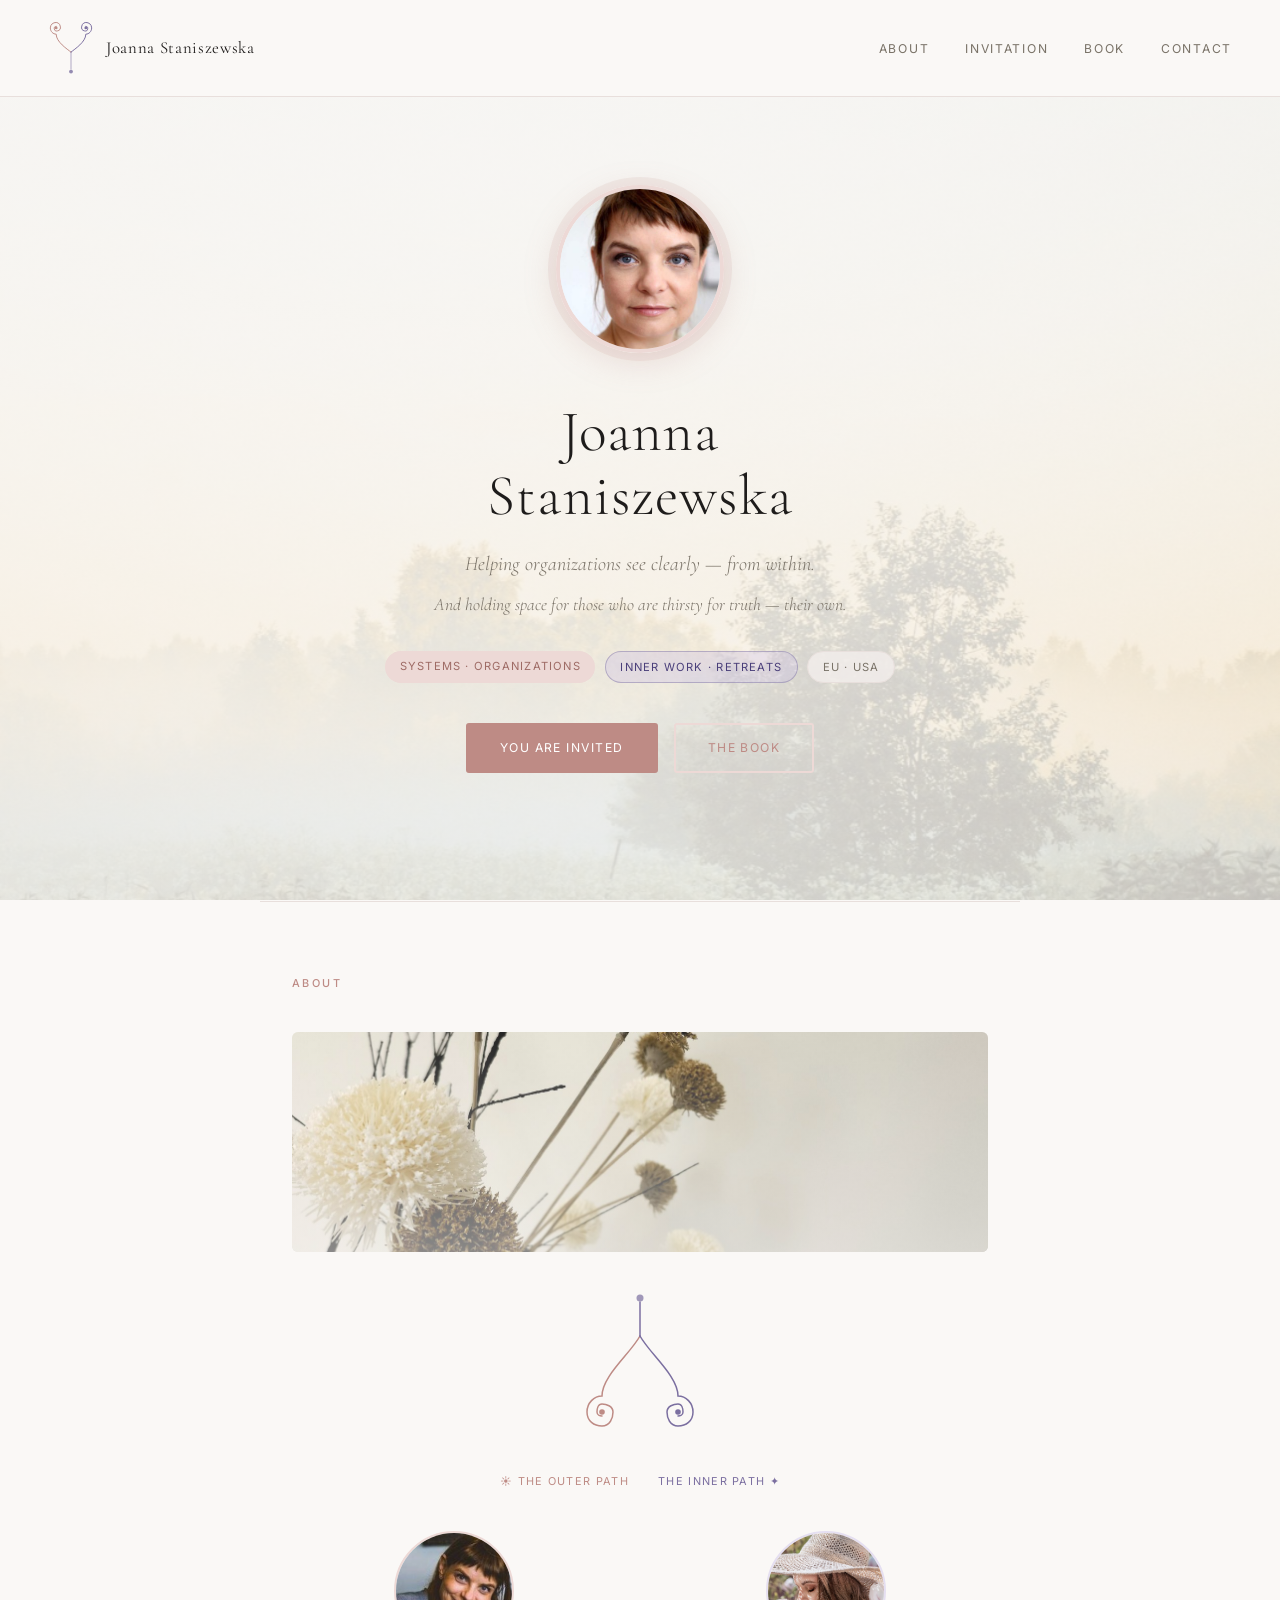
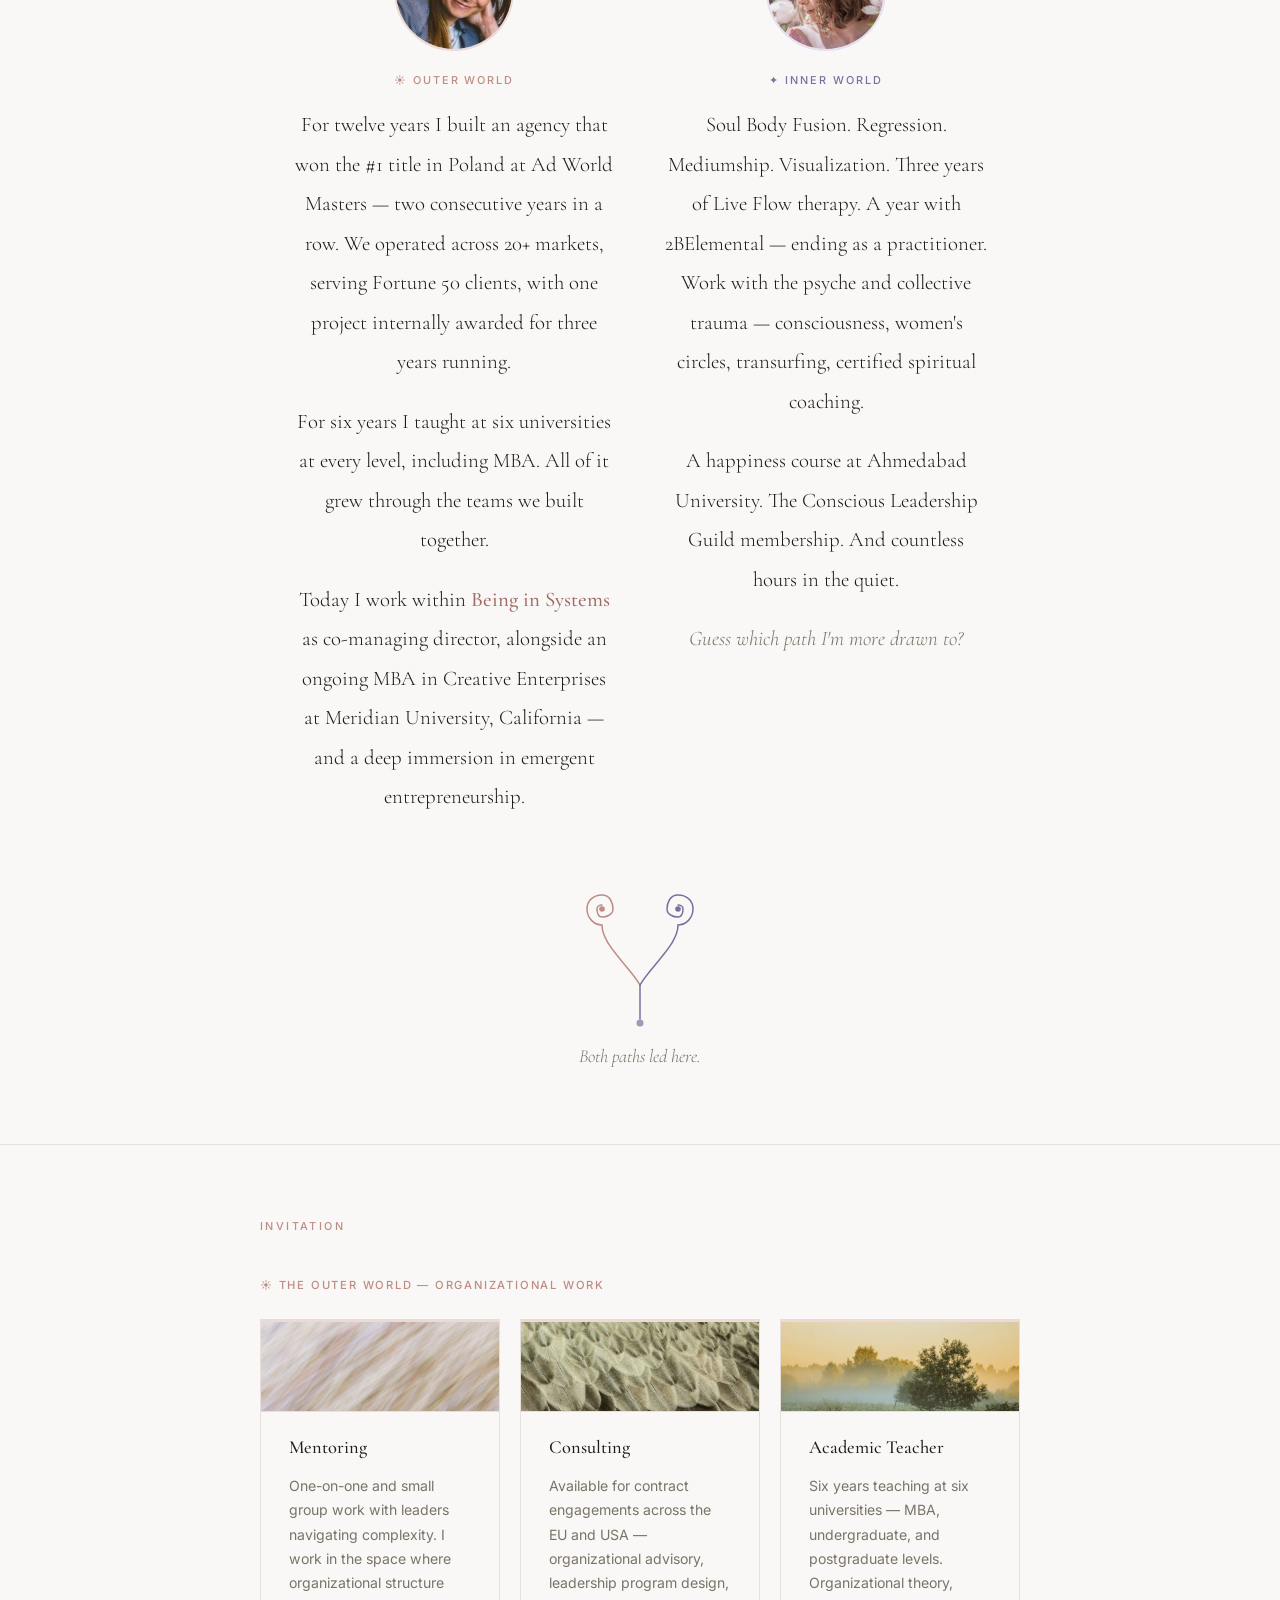
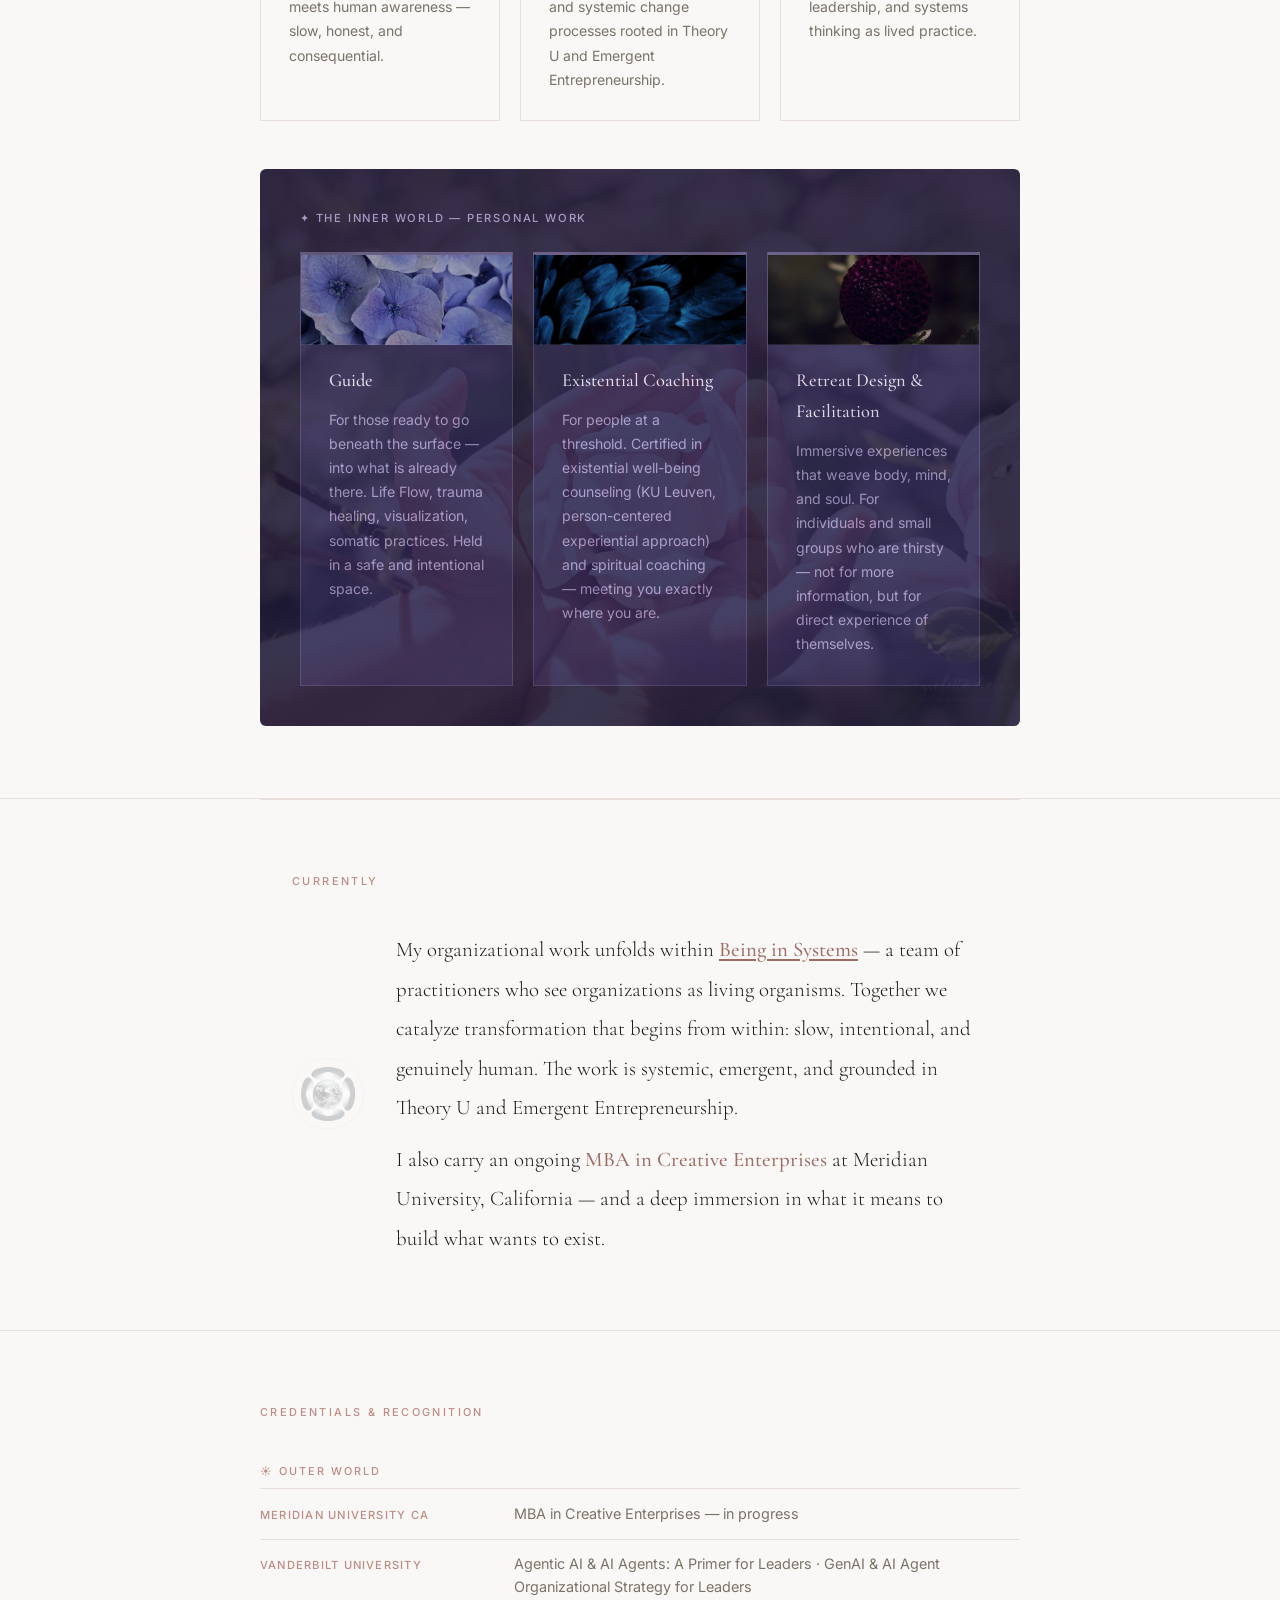
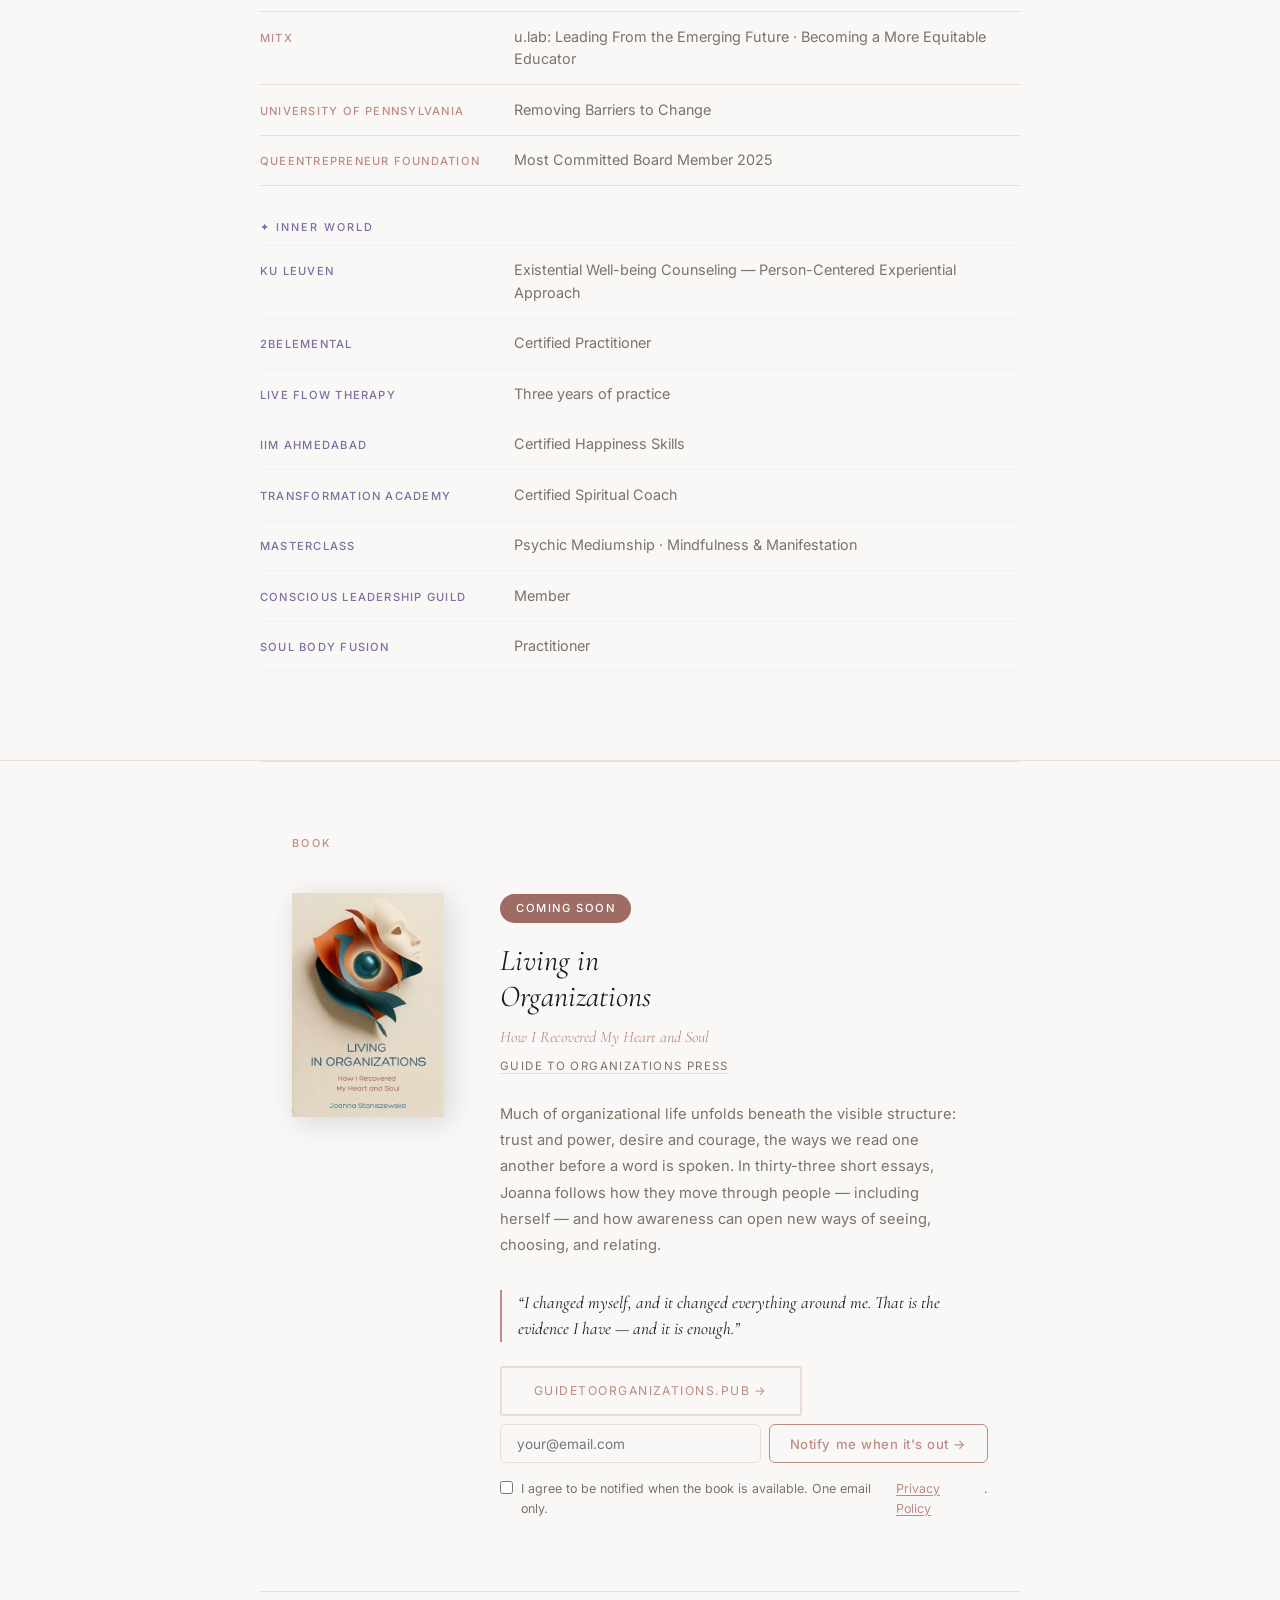
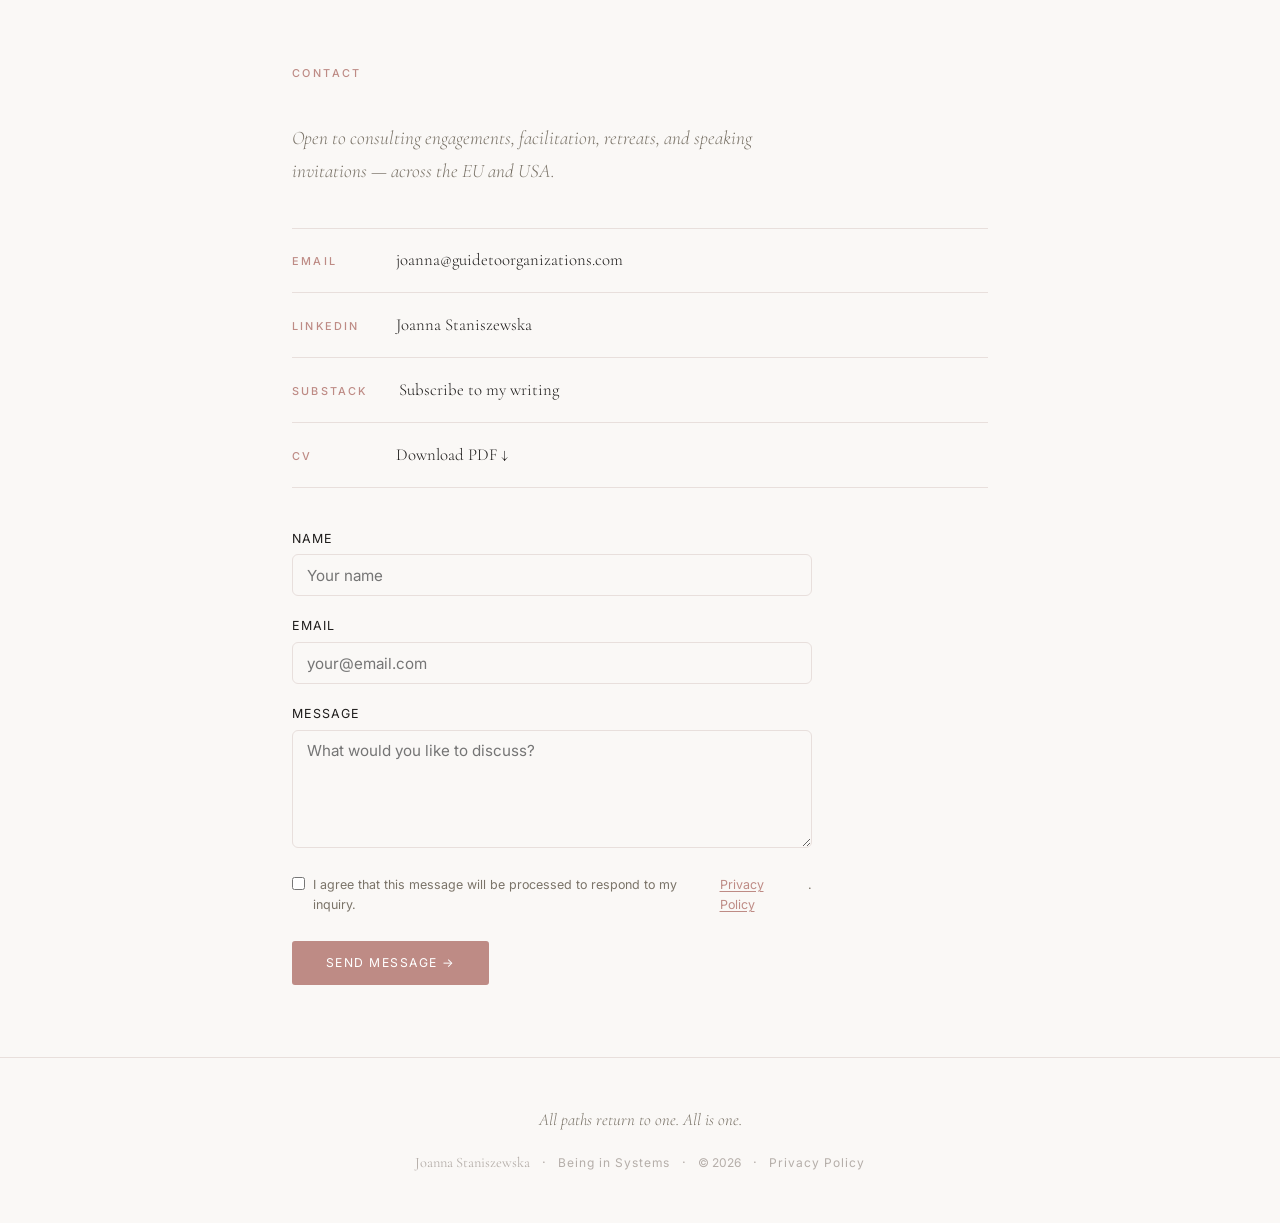
==== index.html @ 924b937a "Reuse back-cover copy: new blurb + pull quote in book section Replace generic book description with " ====
<!DOCTYPE html>
<html lang="en">
<head>
  <meta charset="UTF-8" />
  <meta name="viewport" content="width=device-width, initial-scale=1.0" />
  <meta name="description" content="Joanna Staniszewska — facilitator, systems thinker, and author. Helping organizations see clearly — from within. Available across the EU and USA." />
  <meta property="og:title" content="Joanna Staniszewska" />
  <meta property="og:description" content="Facilitator · Systems Thinker · Author · Being in Systems" />
  <meta property="og:type" content="website" />
  <meta property="og:url" content="https://jstaniszewska-101.github.io/" />
  <meta property="og:image" content="https://jstaniszewska-101.github.io/Joanna_Staniszewska_400x400.jpeg" />
  <meta property="og:image:width" content="400" />
  <meta property="og:image:height" content="400" />
  <meta name="twitter:card" content="summary" />
  <meta name="twitter:title" content="Joanna Staniszewska" />
  <meta name="twitter:description" content="Facilitator · Systems Thinker · Author · Being in Systems" />
  <meta name="twitter:image" content="https://jstaniszewska-101.github.io/Joanna_Staniszewska_400x400.jpeg" />

  <link rel="icon" type="image/svg+xml" href="favicon.svg" />
  <link rel="apple-touch-icon" href="Joanna_Staniszewska_400x400.jpeg" />
  <title>Joanna Staniszewska</title>

  <!--
    Typography: two families only.
    Cormorant Garamond — serif, for headings and flowing prose
    Inter — sans-serif, for labels, captions, navigation
  -->
  <link rel="preconnect" href="https://fonts.googleapis.com" />
  <link rel="preconnect" href="https://fonts.gstatic.com" crossorigin />
  <link href="https://fonts.googleapis.com/css2?family=Cormorant+Garamond:ital,wght@0,300;0,400;0,500;1,300;1,400;1,500&family=Inter:wght@300;400;500&display=swap" rel="stylesheet" />
  <link rel="stylesheet" href="style.css" />
</head>
<body>

  <!-- ——— Navigation ——— -->
  <nav>
    <a href="#" class="nav-brand">
      <svg width="46" height="56" viewBox="41 56 118 143" fill="none" xmlns="http://www.w3.org/2000/svg" aria-hidden="true">
        <circle cx="62" cy="76" r="3.5" fill="#BE8B85"/>
        <path d="M 62 72 C 60 72, 57 73, 57 76 C 57 79, 58 84, 62 84 C 66 84, 73 82, 73 76 C 73 70, 70 62, 62 62 C 54 62, 47 67, 47 76 C 47 85, 54 92, 62 92 C 62 112, 90 130, 100 138" stroke="#BE8B85" stroke-width="2.5" stroke-linecap="round" fill="none"/>
        <circle cx="138" cy="76" r="3.5" fill="#7b6fa0"/>
        <path d="M 138 72 C 140 72, 143 73, 143 76 C 143 79, 142 84, 138 84 C 134 84, 127 82, 127 76 C 127 70, 130 62, 138 62 C 146 62, 153 67, 153 76 C 153 85, 146 92, 138 92 C 138 112, 110 130, 100 138" stroke="#7b6fa0" stroke-width="2.5" stroke-linecap="round" fill="none"/>
        <path d="M 100 138 L 100 182" stroke="#7b6fa0" stroke-width="1.5" stroke-linecap="round"/>
        <circle cx="100" cy="188" r="5" fill="#7b6fa0" opacity="0.8"/>
      </svg>
      <span class="nav-name">Joanna Staniszewska</span>
    </a>
    <ul class="nav-links">
      <li><a href="#about">About</a></li>
      <li><a href="#invitation">Invitation</a></li>
      <li><a href="#book">Book</a></li>
      <li><a href="#contact">Contact</a></li>
    </ul>
  </nav>

  <!-- ——— Hero ——— -->
  <section class="hero">

    <div class="hero-center-photo-wrap">
      <img src="Joanna_Staniszewska_400x400.jpeg"
           alt="Joanna Staniszewska"
           class="hero-center-photo" />
    </div>

    <h1>Joanna<br>Staniszewska</h1>

    <p class="tagline">
      Helping organizations see clearly — from within.
    </p>
    <p class="tagline-inner">
      And holding space for those who are thirsty for truth — their own.
    </p>

    <div class="hero-badges">
      <span class="badge badge--day">Systems · Organizations</span>
      <span class="badge badge--night">Inner Work · Retreats</span>
      <span class="badge">EU · USA</span>
    </div>

    <div class="hero-cta">
      <a href="#invitation" class="btn btn-primary">You are invited</a>
      <a href="#book" class="btn btn-outline">The Book</a>
    </div>


  </section>

  <!-- ——— About: Two Paths ——— -->
  <section class="section" id="about">
    <span class="section-label">About</span>

    <!-- Two paths atmospheric photo -->
    <div class="about-wide-photo" aria-hidden="true">
      <img src="about_wide.jpg" alt="" class="about-wide-img" />
      <div class="about-wide-overlay"></div>
    </div>

    <!-- Fork visual — same muted spirals as the merge-visual below, flipped upside down.
         One stem at the top divides into two paths. -->
    <div class="fork-visual">
      <svg viewBox="0 0 200 172" fill="none" xmlns="http://www.w3.org/2000/svg" aria-hidden="true">
        <!-- scale(1,-1) translate(0,-172) = vertical flip of the merge-visual.
             End dot (100,166)→(100,6) becomes the top stem.
             Junction (100,128) flips up; spirals (y 38–68) drop below. -->
        <g transform="scale(1,-1) translate(0,-172)">
          <circle cx="62" cy="52" r="2.8" fill="#BE8B85"/>
          <path d="M 62 48
                   C 60 48, 57 49, 57 52
                   C 57 55, 58 60, 62 60
                   C 66 60, 73 58, 73 52
                   C 73 46, 70 38, 62 38
                   C 54 38, 47 43, 47 52
                   C 47 61, 54 68, 62 68
                   C 62 88, 90 110, 100 128"
                stroke="#BE8B85" stroke-width="1.5" stroke-linecap="round" fill="none"/>
          <circle cx="138" cy="52" r="2.8" fill="#7b6fa0"/>
          <path d="M 138 48
                   C 140 48, 143 49, 143 52
                   C 143 55, 142 60, 138 60
                   C 134 60, 127 58, 127 52
                   C 127 46, 130 38, 138 38
                   C 146 38, 153 43, 153 52
                   C 153 61, 146 68, 138 68
                   C 138 88, 110 110, 100 128"
                stroke="#7b6fa0" stroke-width="1.5" stroke-linecap="round" fill="none"/>
          <path d="M100 128 L100 162" stroke="#7b6fa0" stroke-width="1.5" stroke-linecap="round"/>
          <circle cx="100" cy="166" r="3.5" fill="#7b6fa0" opacity="0.7"/>
        </g>
      </svg>
      <p class="fork-label">
        <span class="fork-label--day">☀ the outer path</span>
        <span class="fork-label--night">the inner path ✦</span>
      </p>
    </div>

    <!-- Two paths -->
    <div class="paths-grid">

      <div class="path path--day">
        <div class="path-photo-wrap">
          <img src="Joanna_business.jpeg"
               alt="Joanna — the outer world"
               class="path-photo" />
        </div>
        <p class="path-label-small">☀ outer world</p>
        <p class="about-text">
          For twelve years I built an agency that won the&nbsp;#1 title in Poland
          at Ad World Masters — two consecutive years in a row. We operated
          across 20+ markets, serving Fortune&nbsp;50 clients, with one
          project internally awarded for three years running.
        </p>
        <p class="about-text">
          For six years I taught at six universities at every level,
          including MBA. All of it grew through the teams we built together.
        </p>
        <p class="about-text">
          Today I work within <strong>Being in Systems</strong> as
          co-managing director, alongside an ongoing MBA in Creative Enterprises
          at Meridian University, California — and a deep immersion
          in emergent entrepreneurship.
        </p>
      </div>

      <div class="path path--night">
        <div class="path-photo-wrap">
          <img src="Joanna_spirit.jpeg"
               alt="Joanna — the inner world"
               class="path-photo" />
        </div>
        <p class="path-label-small">✦ inner world</p>
        <p class="about-text">
          Soul Body Fusion. Regression. Mediumship. Visualization. Three years of
          Live Flow therapy. A year with 2BElemental — ending as a practitioner.
          Work with the psyche and collective trauma — consciousness, women's
          circles, transurfing, certified spiritual coaching.
        </p>
        <p class="about-text">
          A happiness course at Ahmedabad University. The Conscious Leadership
          Guild membership. And countless hours in the quiet.
        </p>
        <p class="about-text">
          <em>Guess which path I'm more drawn to?</em>
        </p>
      </div>

    </div>

    <!-- Merge visual — Version A spirals at top, arms converge to single line -->
    <div class="merge-visual">
      <svg viewBox="0 0 200 172" fill="none" xmlns="http://www.w3.org/2000/svg" aria-hidden="true">
        <!-- Left A spiral (CCW) — centre (62,52), winding left-first -->
        <circle cx="62" cy="52" r="2.8" fill="#BE8B85"/>
        <path d="M 62 48
                 C 60 48, 57 49, 57 52
                 C 57 55, 58 60, 62 60
                 C 66 60, 73 58, 73 52
                 C 73 46, 70 38, 62 38
                 C 54 38, 47 43, 47 52
                 C 47 61, 54 68, 62 68
                 C 62 88, 90 110, 100 128"
              stroke="#BE8B85" stroke-width="1.5" stroke-linecap="round" fill="none"/>
        <!-- Right A spiral (CW mirror) — centre (138,52) -->
        <circle cx="138" cy="52" r="2.8" fill="#7b6fa0"/>
        <path d="M 138 48
                 C 140 48, 143 49, 143 52
                 C 143 55, 142 60, 138 60
                 C 134 60, 127 58, 127 52
                 C 127 46, 130 38, 138 38
                 C 146 38, 153 43, 153 52
                 C 153 61, 146 68, 138 68
                 C 138 88, 110 110, 100 128"
              stroke="#7b6fa0" stroke-width="1.5" stroke-linecap="round" fill="none"/>
        <!-- Merged single line + end dot -->
        <path d="M100 128 L100 162" stroke="#7b6fa0" stroke-width="1.5" stroke-linecap="round"/>
        <circle cx="100" cy="166" r="3.5" fill="#7b6fa0" opacity="0.7"/>
      </svg>
      <p class="merge-caption">Both paths led here.</p>
    </div>

  </section>

  <!-- ——— Invitation (formerly Work) ——— -->
  <div class="section-wide" id="invitation">
    <div class="section-wide-inner">
      <span class="section-label">Invitation</span>

      <!-- Day: business offerings -->
      <div class="offers-block offers-block--day">
        <p class="offers-subtitle">☀ the outer world — organizational work</p>
        <div class="roles-grid">

          <div class="role-card role-card--day">
            <div class="card-photo" style="background-image: url('card_mentoring.jpg')"></div>
            <h3 class="role-title">Mentoring</h3>
            <p class="role-desc">
              One-on-one and small group work with leaders navigating complexity.
              I work in the space where organizational structure meets human
              awareness — slow, honest, and consequential.
            </p>
          </div>

          <div class="role-card role-card--day">
            <div class="card-photo" style="background-image: url('card_consulting.jpg')"></div>
            <h3 class="role-title">Consulting</h3>
            <p class="role-desc">
              Available for contract engagements across the EU and USA —
              organizational advisory, leadership program design, and
              systemic change processes rooted in Theory U and
              Emergent Entrepreneurship.
            </p>
          </div>

          <div class="role-card role-card--day">
            <div class="card-photo" style="background-image: url('card_writing.jpg')"></div>
            <h3 class="role-title">Academic Teacher</h3>
            <p class="role-desc">
              Six years teaching at six universities — MBA, undergraduate,
              and postgraduate levels. Organizational theory, leadership,
              and systems thinking as lived practice.
            </p>
          </div>

        </div>
      </div>

      <!-- Night: inner offerings -->
      <div class="offers-block offers-block--night">
        <p class="offers-subtitle offers-subtitle--night">✦ the inner world — personal work</p>
        <div class="roles-grid">

          <div class="role-card role-card--night">
            <div class="card-photo card-photo--night" style="background-image: url('card_guide.jpg')"></div>
            <h3 class="role-title role-title--night">Guide</h3>
            <p class="role-desc role-desc--night">
              For those ready to go beneath the surface — into what is already
              there. Life Flow, trauma healing, visualization, somatic
              practices. Held in a safe and intentional space.
            </p>
          </div>

          <div class="role-card role-card--night">
            <div class="card-photo card-photo--night" style="background-image: url('card_coaching.jpg')"></div>
            <h3 class="role-title role-title--night">Existential Coaching</h3>
            <p class="role-desc role-desc--night">
              For people at a threshold. Certified in existential well-being
              counseling (KU Leuven, person-centered experiential approach)
              and spiritual coaching — meeting you exactly where you are.
            </p>
          </div>

          <div class="role-card role-card--night">
            <div class="card-photo card-photo--night" style="background-image: url('card_retreat.jpg')"></div>
            <h3 class="role-title role-title--night">Retreat Design &amp; Facilitation</h3>
            <p class="role-desc role-desc--night">
              Immersive experiences that weave body, mind, and soul.
              For individuals and small groups who are thirsty — not for
              more information, but for direct experience of themselves.
            </p>
          </div>

        </div>
      </div>

    </div>
  </div>

  <!-- ——— Being in Systems ——— -->
  <section class="section" id="being">
    <span class="section-label">Currently</span>
    <div class="bis-currently">
      <img src="bis_globe.png" alt="Being in Systems" class="bis-globe"/>
      <div>
        <p class="about-text">
          My organizational work unfolds within
          <strong><a href="https://www.beinginsystems.com" class="inline-link" target="_blank" rel="noopener">Being in Systems</a></strong> —
          a team of practitioners who see organizations as living organisms.
          Together we catalyze transformation that begins from within: slow,
          intentional, and genuinely human. The work is systemic, emergent,
          and grounded in Theory U and Emergent Entrepreneurship.
        </p>
        <p class="about-text" style="margin-top:0.75rem;">
          I also carry an ongoing <strong>MBA in Creative Enterprises</strong>
          at Meridian University, California — and a deep immersion in
          what it means to build what wants to exist.
        </p>
      </div>
    </div>
  </section>

  <!-- ——— Credentials ——— -->
  <div class="section-wide" id="credentials">
    <div class="section-wide-inner">
      <span class="section-label">Credentials &amp; Recognition</span>

      <p class="cred-path-label">☀ outer world</p>
      <ul class="cred-list">
        <li class="cred-item">
          <span class="cred-org">Meridian University CA</span>
          <span class="cred-name">MBA in Creative Enterprises — in progress</span>
        </li>
        <li class="cred-item">
          <span class="cred-org">Vanderbilt University</span>
          <span class="cred-name">Agentic AI &amp; AI Agents: A Primer for Leaders · GenAI &amp; AI Agent Organizational Strategy for Leaders</span>
        </li>
        <li class="cred-item">
          <span class="cred-org">MITx</span>
          <span class="cred-name">u.lab: Leading From the Emerging Future · Becoming a More Equitable Educator</span>
        </li>
        <li class="cred-item">
          <span class="cred-org">University of Pennsylvania</span>
          <span class="cred-name">Removing Barriers to Change</span>
        </li>
        <li class="cred-item">
          <span class="cred-org">Queentrepreneur Foundation</span>
          <span class="cred-name">Most Committed Board Member 2025</span>
        </li>
      </ul>

      <p class="cred-path-label cred-path-label--night">✦ inner world</p>
      <ul class="cred-list cred-list--night">
        <li class="cred-item cred-item--night">
          <span class="cred-org cred-org--night">KU Leuven</span>
          <span class="cred-name cred-name--night">Existential Well-being Counseling — Person-Centered Experiential Approach</span>
        </li>
        <li class="cred-item cred-item--night">
          <span class="cred-org cred-org--night">2BElemental</span>
          <span class="cred-name cred-name--night">Certified Practitioner</span>
        </li>
        <li class="cred-item cred-item--night">
          <span class="cred-org cred-org--night">Live Flow Therapy</span>
          <span class="cred-name cred-name--night">Three years of practice</span>
        </li>
        <li class="cred-item cred-item--night">
          <span class="cred-org cred-org--night">IIM Ahmedabad</span>
          <span class="cred-name cred-name--night">Certified Happiness Skills</span>
        </li>
        <li class="cred-item cred-item--night">
          <span class="cred-org cred-org--night">Transformation Academy</span>
          <span class="cred-name cred-name--night">Certified Spiritual Coach</span>
        </li>
        <li class="cred-item cred-item--night">
          <span class="cred-org cred-org--night">Masterclass</span>
          <span class="cred-name cred-name--night">Psychic Mediumship · Mindfulness &amp; Manifestation</span>
        </li>
        <li class="cred-item cred-item--night">
          <span class="cred-org cred-org--night">Conscious Leadership Guild</span>
          <span class="cred-name cred-name--night">Member</span>
        </li>
        <li class="cred-item cred-item--night">
          <span class="cred-org cred-org--night">Soul Body Fusion</span>
          <span class="cred-name cred-name--night">Practitioner</span>
        </li>
      </ul>

    </div>
  </div>

  <!-- ——— Book ——— -->
  <section class="section" id="book">
    <span class="section-label">Book</span>

    <div class="book-inner">

      <div class="book-cover-wrapper">
        <img src="book-cover.png" alt="Living in Organizations — How I Recovered My Heart and Soul" class="book-cover-img" />
      </div>

      <div class="book-content">
        <span class="badge-pill">Coming Soon</span>

        <h2 class="book-title">
          <em>Living in<br>Organizations</em>
        </h2>
        <p class="book-subtitle">How I Recovered My Heart and Soul</p>
        <p class="book-publisher"><a href="https://guidetoorganizations.pub" target="_blank" rel="noopener">Guide to Organizations Press</a></p>

        <p class="book-desc">
          Much of organizational life unfolds beneath the visible structure:
          trust and power, desire and courage, the ways we read one another
          before a word is spoken. In thirty-three short essays, Joanna follows
          how they move through people — including herself — and how awareness
          can open new ways of seeing, choosing, and relating.
        </p>

        <blockquote class="book-quote">
          &ldquo;I changed myself, and it changed everything around me. That is the evidence I have &mdash; and it is enough.&rdquo;
        </blockquote>

        <a href="https://guidetoorganizations.pub" class="btn btn-outline" target="_blank" rel="noopener">
          guidetoorganizations.pub &rarr;
        </a>

        <form action="https://formspree.io/f/xpqvgyab" method="POST" class="notify-form-inline">
          <input type="hidden" name="_next" value="https://jstaniszewska-101.github.io/?subscribed=1" />
          <input type="email" name="email" placeholder="your@email.com" required autocomplete="email" aria-label="Email address" />
          <button type="submit">Notify me when it's out &rarr;</button>
          <label class="consent-label">
            <input type="checkbox" name="consent" value="yes" required />
            I agree to be notified when the book is available. One email only. <a href="privacy-policy.html" target="_blank">Privacy Policy</a>.
          </label>
        </form>
      </div>

    </div>
  </section>

  <!-- ——— Contact ——— -->
  <section class="section" id="contact">
    <span class="section-label">Contact</span>

    <p class="contact-intro">
      Open to consulting engagements, facilitation, retreats, and speaking
      invitations — across the EU and USA.
    </p>

    <div class="contact-list">

      <a href="mailto:joanna@guidetoorganizations.com" class="contact-link">
        <span class="contact-link-label">Email</span>
        <span class="contact-link-value">joanna@guidetoorganizations.com</span>
      </a>

      <a href="https://www.linkedin.com/in/joannastaniszewska" class="contact-link" target="_blank" rel="noopener noreferrer">
        <span class="contact-link-label">LinkedIn</span>
        <span class="contact-link-value">Joanna Staniszewska</span>
      </a>

      <a href="https://substack.com/@joannastaniszewska" class="contact-link" target="_blank" rel="noopener noreferrer">
        <span class="contact-link-label">Substack</span>
        <span class="contact-link-value">Subscribe to my writing</span>
      </a>

      <a href="CV_Joanna_Staniszewska.pdf" class="contact-link" download>
        <span class="contact-link-label">CV</span>
        <span class="contact-link-value">Download PDF &darr;</span>
      </a>

    </div>

    <form action="https://formspree.io/f/xdennyqb" method="POST" class="contact-form">
      <input type="hidden" name="_next" value="https://guidetoorganizations.pub/?sent=1" />
      <div class="contact-form-row">
        <label for="cf-name">Name</label>
        <input type="text" id="cf-name" name="name" placeholder="Your name" required autocomplete="name" />
      </div>
      <div class="contact-form-row">
        <label for="cf-email">Email</label>
        <input type="email" id="cf-email" name="email" placeholder="your@email.com" required autocomplete="email" />
      </div>
      <div class="contact-form-row">
        <label for="cf-message">Message</label>
        <textarea id="cf-message" name="message" rows="5" placeholder="What would you like to discuss?" required></textarea>
      </div>
      <label class="consent-label">
        <input type="checkbox" name="consent" value="yes" required />
        I agree that this message will be processed to respond to my inquiry. <a href="privacy-policy.html" target="_blank">Privacy Policy</a>.
      </label>
      <button type="submit" class="btn btn-primary">Send message &rarr;</button>
    </form>

  </section>

  <!-- ——— Footer ——— -->
  <footer>
    <div class="footer-inner">
      <p class="footer-philosophy">
        All paths return to one. All is one.
      </p>
      <div class="footer-meta">
        <span class="footer-name">Joanna Staniszewska</span>
        <span class="footer-sep">&middot;</span>
        <a href="https://www.beinginsystems.com" class="footer-org" target="_blank" rel="noopener">Being in Systems</a>
        <span class="footer-sep">&middot;</span>
        <span class="footer-copy">&copy; 2026</span>
        <span class="footer-sep">&middot;</span>
        <a href="privacy-policy.html" class="footer-org">Privacy Policy</a>
      </div>
    </div>
  </footer>

</body>
</html>
---- style.css ----
/* ============================================
   JOANNA STANISZEWSKA — Personal Website
   Two paths: Day (outer) · Night (inner)

   Typography — two families, three sizes:
   • Cormorant Garamond  — headings, prose (serif)
   • Inter               — labels, navigation, captions (sans-serif)

   Palette — Day:
   • Dusty Rose  #BE8B85 · rose-light #EDD9D6 · rose-deep #9E6B65
   Palette — Night:
   • Deep indigo #1e1a38 · soft lavender #c5b8e8 · gold #d4af7a
   ============================================ */

:root {
  /* Layout */
  --max-w: 760px;

  /* Backgrounds */
  --bg:       #FAF8F6;
  --bg-alt:   #F3EEEC;
  --bg-night: #1e1a38;

  /* Day palette */
  --rose:       #BE8B85;
  --rose-light: #EDD9D6;
  --rose-deep:  #9E6B65;

  /* Night palette */
  --night-mid:  #2a2550;
  --star:       #c5b8e8;
  --gold:       #d4af7a;

  /* Text */
  --text:       #1E1C1B;
  --text-muted: #7A7368;
  --text-light: #B5AEA9;
  --text-night: #e8e2f8;
  --text-night-muted: #a396c8;

  /* Borders */
  --border:       #E8DFDC;
  --border-night: rgba(197, 184, 232, 0.18);
}

/* ——— Reset ——— */
*, *::before, *::after {
  margin: 0;
  padding: 0;
  box-sizing: border-box;
}

html {
  scroll-behavior: smooth;
}

body {
  font-family: 'Inter', -apple-system, BlinkMacSystemFont, sans-serif;
  background: var(--bg);
  color: var(--text);
  font-size: 16px;
  line-height: 1.7;
  -webkit-font-smoothing: antialiased;
}

/* ——— Navigation ——— */

nav {
  position: sticky;
  top: 0;
  z-index: 100;
  background: rgba(250, 248, 246, 0.94);
  backdrop-filter: blur(14px);
  -webkit-backdrop-filter: blur(14px);
  border-bottom: 1px solid var(--border);
  padding: 1.25rem 3rem;
  display: flex;
  justify-content: space-between;
  align-items: center;
}

.nav-brand {
  display: flex;
  align-items: center;
  gap: 0.75rem;
  text-decoration: none;
}

.nav-name {
  font-family: 'Cormorant Garamond', Georgia, serif;
  font-size: 1.05rem;
  font-weight: 400;
  letter-spacing: 0.04em;
  color: var(--text);
  text-decoration: none;
}

.bis-currently {
  display: flex;
  align-items: center;
  gap: 2rem;
  margin-top: 1.5rem;
}

.bis-globe {
  width: 72px;
  height: 72px;
  border-radius: 50%;
  object-fit: contain;
  flex-shrink: 0;
  opacity: 0.45;
  filter: saturate(0.3) brightness(1.05);
  background: rgba(243,238,236,0.5);
  border: 1px solid var(--border);
  padding: 6px;
}

.nav-links {
  list-style: none;
  display: flex;
  gap: 2.25rem;
}

.nav-links a {
  font-size: 0.76rem;
  font-weight: 400;
  letter-spacing: 0.14em;
  text-transform: uppercase;
  color: var(--text-muted);
  text-decoration: none;
  transition: color 0.2s ease;
}

.nav-links a:hover { color: var(--rose); }

/* ——— Hero ——— */

.hero {
  position: relative;
  overflow: hidden;
  /* Parallax background */
  background-image: url('hero_bg.jpg');
  background-size: cover;
  background-position: center 30%;
  background-attachment: fixed;
  /* Cream overlay so text is legible */
  padding: 0;
}

/* Overlay gradient — warm cream from top, transparent at bottom */
.hero::before {
  content: '';
  position: absolute;
  inset: 0;
  background: linear-gradient(
    160deg,
    rgba(250,248,246,0.93) 0%,
    rgba(250,248,246,0.86) 50%,
    rgba(250,248,246,0.75) 100%
  );
  pointer-events: none;
  z-index: 1;
}

.hero > * { position: relative; z-index: 2; }

/* Inner centering wrapper */
.hero {
  display: flex;
  flex-direction: column;
  align-items: center;
  text-align: center;
  padding: 5.5rem 2rem 6rem;
  max-width: 100%;
}

/* Fix: re-scope inner content width */
.hero h1,
.hero .tagline,
.hero .tagline-inner,
.hero .hero-badges,
.hero .hero-cta,
.hero .hero-welcome {
  max-width: var(--max-w);
}

/* Central identity headshot */
.hero-center-photo-wrap {
  margin-bottom: 2.5rem;
}

.hero-center-photo {
  width: 168px;
  height: 168px;
  border-radius: 50%;
  object-fit: cover;
  object-position: center top;
  border: 4px solid var(--rose-light);
  box-shadow:
    0 0 0 8px rgba(190,139,133,0.12),
    0 8px 32px rgba(190, 139, 133, 0.25);
}

h1 {
  font-family: 'Cormorant Garamond', Georgia, serif;
  font-size: clamp(2.6rem, 6vw, 3.6rem);
  font-weight: 300;
  letter-spacing: 0.02em;
  line-height: 1.1;
  margin-bottom: 1.25rem;
  color: var(--text);
}

.tagline {
  font-family: 'Cormorant Garamond', Georgia, serif;
  font-size: clamp(1.05rem, 2.3vw, 1.25rem);
  font-weight: 300;
  font-style: italic;
  color: var(--text-muted);
  max-width: 460px;
  margin-bottom: 0.6rem;
  line-height: 1.65;
}

.tagline-inner {
  font-family: 'Cormorant Garamond', Georgia, serif;
  font-size: clamp(0.95rem, 2vw, 1.1rem);
  font-weight: 300;
  font-style: italic;
  color: var(--text-muted);
  opacity: 1;
  max-width: 420px;
  margin-bottom: 2rem;
  line-height: 1.65;
}

.hero-badges {
  display: flex;
  flex-wrap: wrap;
  gap: 0.6rem;
  justify-content: center;
  margin-bottom: 2.5rem;
}

.badge {
  font-size: 0.7rem;
  font-weight: 400;
  letter-spacing: 0.11em;
  text-transform: uppercase;
  padding: 0.32rem 0.9rem;
  border-radius: 100px;
}

.badge--day {
  color: var(--rose-deep);
  background: var(--rose-light);
}

.badge--night {
  color: #4a3f7a;
  background: rgba(197, 184, 232, 0.28);
  border: 1px solid rgba(123, 111, 160, 0.45);
}

.badge:not(.badge--day):not(.badge--night) {
  color: var(--text-muted);
  background: rgba(243, 238, 236, 0.85);
  border: 1px solid var(--border);
}

.hero-cta {
  display: flex;
  gap: 1rem;
  flex-wrap: wrap;
  justify-content: center;
  margin-bottom: 2rem;
}

.hero-welcome {
  font-family: 'Cormorant Garamond', Georgia, serif;
  font-size: 0.95rem;
  font-style: italic;
  color: var(--text-light);
  letter-spacing: 0.02em;
}

/* ——— Buttons ——— */

.btn {
  display: inline-block;
  padding: 0.8rem 2rem;
  font-family: 'Inter', sans-serif;
  font-size: 0.76rem;
  font-weight: 400;
  letter-spacing: 0.12em;
  text-transform: uppercase;
  text-decoration: none;
  border-radius: 3px;
  transition: all 0.2s ease;
  cursor: pointer;
}

.btn-primary {
  background: var(--rose);
  color: #fff;
  border: 2px solid var(--rose);
}

.btn-primary:hover {
  background: var(--rose-deep);
  border-color: var(--rose-deep);
}

.btn-outline {
  background: transparent;
  color: var(--rose);
  border: 2px solid var(--rose-light);
}

.btn-outline:hover {
  border-color: var(--rose);
  background: var(--rose-light);
}

/* ——— Section base ——— */

.section {
  max-width: var(--max-w);
  margin: 0 auto;
  padding: 4.5rem 2rem;
  border-top: 1px solid var(--border);
}

.section-wide {
  border-top: 1px solid var(--border);
  border-bottom: 1px solid var(--border);
  padding: 4.5rem 2rem;
}

.section-wide-inner {
  max-width: var(--max-w);
  margin: 0 auto;
}

.section-label {
  display: block;
  font-size: 0.68rem;
  font-weight: 500;
  letter-spacing: 0.22em;
  text-transform: uppercase;
  color: var(--rose);
  margin-bottom: 2.5rem;
}

/* ——— About prose ——— */

.about-text {
  font-family: 'Cormorant Garamond', Georgia, serif;
  font-size: clamp(1.1rem, 2.4vw, 1.3rem);
  font-weight: 300;
  line-height: 1.9;
  color: var(--text);
}

.about-text + .about-text {
  margin-top: 1.25rem;
}

.about-text strong {
  font-weight: 500;
  color: var(--rose-deep);
}

.about-text em {
  color: var(--text-muted);
}

.inline-link {
  color: var(--rose-deep);
  text-decoration: underline;
  text-underline-offset: 3px;
  transition: color 0.2s;
}

.inline-link:hover { color: var(--rose); }

/* ——— About wide atmospheric photo ——— */

.about-wide-photo {
  position: relative;
  width: 100%;
  height: 220px;
  overflow: hidden;
  border-radius: 6px;
  margin-bottom: 2.5rem;
}

.about-wide-img {
  width: 100%;
  height: 100%;
  object-fit: cover;
  object-position: center 60%;
}

.about-wide-overlay {
  position: absolute;
  inset: 0;
  background: linear-gradient(
    to bottom,
    rgba(250,248,246,0.15) 0%,
    rgba(250,248,246,0.55) 100%
  );
}

/* ——— Role card photo thumbnails ——— */

.role-card {
  overflow: hidden; /* clip the photo thumbnail */
}

.card-photo {
  margin: -1.75rem -1.75rem 1.25rem -1.75rem;
  height: 90px;
  background-size: cover;
  background-position: center;
  border-bottom: 1px solid var(--border);
  transition: transform 0.4s ease;
}

.role-card:hover .card-photo {
  transform: scale(1.04);
}

.card-photo--night {
  border-bottom: 1px solid var(--border-night);
  filter: saturate(0.7) brightness(0.75);
}

/* ——— Fork / Merge SVG visuals ——— */

.fork-visual,
.merge-visual {
  display: flex;
  flex-direction: column;
  align-items: center;
  margin: 2rem auto 0;
}

.fork-visual svg {
  width: 200px;
  height: 172px;
}

.merge-visual svg {
  width: 200px;
  height: 172px;
}

.fork-label {
  display: flex;
  justify-content: space-between;
  width: 280px;
  margin-top: 0.5rem;
}

.fork-label--day {
  font-size: 0.68rem;
  letter-spacing: 0.12em;
  text-transform: uppercase;
  color: var(--rose);
}

.fork-label--night {
  font-size: 0.68rem;
  letter-spacing: 0.12em;
  text-transform: uppercase;
  color: #7b6fa0;
}

.merge-visual {
  margin-top: 0;
  margin-bottom: 0;
}

.merge-caption {
  font-family: 'Cormorant Garamond', Georgia, serif;
  font-size: 1.15rem;
  font-style: italic;
  font-weight: 300;
  color: var(--text-muted);
  margin-top: 0.75rem;
  text-align: center;
}

/* ——— Two Paths grid (About) ——— */

.paths-grid {
  display: grid;
  grid-template-columns: 1fr 1fr;
  gap: 3rem;
  margin: 2.5rem 0;
}

.path {
  display: flex;
  flex-direction: column;
  align-items: center;
  text-align: center;
}

.path-photo-wrap {
  width: 120px;
  height: 120px;
  border-radius: 50%;
  overflow: hidden;
  margin-bottom: 1.25rem;
}

.path-photo {
  width: 100%;
  height: 100%;
  object-fit: cover;
  object-position: center top;
  display: block;
}

.path--day .path-photo-wrap {
  border: 2px solid var(--rose-light);
}

.path--night .path-photo-wrap {
  border: 2px solid rgba(197, 184, 232, 0.4);
}

/* Zoom in on the face and drop below the picture frame at the top */
.path--day .path-photo {
  object-position: 67% 58%;
  transform: scale(1.82);
  transform-origin: 67% 58%;
}

.path--night .path-photo {
  filter: saturate(0.8) brightness(0.95);
}

.path-label-small {
  font-size: 0.68rem;
  font-weight: 500;
  letter-spacing: 0.18em;
  text-transform: uppercase;
  margin-bottom: 1rem;
}

.path--day .path-label-small { color: var(--rose); }
.path--night .path-label-small { color: #7b6fa0; }

/* ——— Invitation / Work section ——— */

.offers-block {
  margin-bottom: 3rem;
}

.offers-block--night {
  padding: 2.5rem;
  background-color: var(--bg-night);
  background-image: url('night_bg.jpg');
  background-size: cover;
  background-position: center 40%;
  background-attachment: fixed;
  background-blend-mode: multiply;
  border-radius: 6px;
  margin-bottom: 0;
  position: relative;
}

/* Second layer: petals as ::before overlay */
.offers-block--night::before {
  content: '';
  position: absolute;
  inset: 0;
  background-image: url('Joanna_petals.jpeg');
  background-size: cover;
  background-position: center 40%;
  opacity: 0.12;
  border-radius: 6px;
  pointer-events: none;
}

.offers-subtitle {
  font-size: 0.7rem;
  font-weight: 500;
  letter-spacing: 0.16em;
  text-transform: uppercase;
  color: var(--rose);
  margin-bottom: 1.5rem;
}

.offers-subtitle--night {
  color: var(--star);
  opacity: 0.8;
}

.roles-grid {
  display: grid;
  grid-template-columns: repeat(3, 1fr);
  gap: 1.25rem;
}

.role-card {
  padding: 1.75rem;
  border: 1px solid var(--border);
  border-top: 3px solid var(--rose-light);
  background: var(--bg);
  transition: border-top-color 0.2s ease;
}

.role-card:hover { border-top-color: var(--rose); }

.role-card--night {
  background: var(--night-mid);
  border: 1px solid var(--border-night);
  border-top: 3px solid rgba(197, 184, 232, 0.3);
}

.role-card--night:hover {
  border-top-color: var(--star);
}

.role-title {
  font-family: 'Cormorant Garamond', Georgia, serif;
  font-size: 1.15rem;
  font-weight: 500;
  margin-bottom: 0.7rem;
  color: var(--text);
}

.role-title--night {
  color: var(--text-night);
}

.role-desc {
  font-size: 0.88rem;
  color: var(--text-muted);
  line-height: 1.72;
}

.role-desc--night {
  color: var(--text-night-muted);
}

/* ——— Being in Systems section ——— */

/* ——— Credentials ——— */

.cred-path-label {
  font-size: 0.68rem;
  font-weight: 500;
  letter-spacing: 0.18em;
  text-transform: uppercase;
  margin-bottom: 0.5rem;
  margin-top: 2rem;
}

.cred-path-label:first-of-type { margin-top: 0; }
.cred-path-label { color: var(--rose); }
.cred-path-label--night { color: #7b6fa0; }

.cred-list {
  list-style: none;
  display: flex;
  flex-direction: column;
  margin-bottom: 1rem;
}

.cred-item {
  display: flex;
  align-items: baseline;
  gap: 1.5rem;
  padding: 0.85rem 0;
  border-bottom: 1px solid var(--border);
}

.cred-item:first-child { border-top: 1px solid var(--border); }

.cred-item--night {
  border-bottom: 1px solid rgba(197, 184, 232, 0.12);
}

.cred-item--night:first-child {
  border-top: 1px solid rgba(197, 184, 232, 0.12);
}

.cred-org {
  font-size: 0.7rem;
  font-weight: 500;
  letter-spacing: 0.11em;
  text-transform: uppercase;
  color: var(--rose);
  min-width: 230px;
  flex-shrink: 0;
}

.cred-org--night { color: #7b6fa0; }

.cred-name {
  font-size: 0.9rem;
  color: var(--text-muted);
  line-height: 1.55;
}

.cred-name--night { color: var(--text-muted); }

/* ——— Book ——— */

.book-inner {
  display: grid;
  grid-template-columns: 152px 1fr;
  gap: 3.5rem;
  align-items: start;
}

.book-cover-img {
  width: 152px;
  height: 224px;
  object-fit: cover;
  box-shadow: 5px 5px 28px rgba(0, 0, 0, 0.14);
}

.badge-pill {
  display: inline-block;
  font-size: 0.7rem;
  font-weight: 500;
  letter-spacing: 0.14em;
  text-transform: uppercase;
  color: #fff;
  background: var(--rose-deep);
  padding: 0.32rem 1rem;
  border-radius: 100px;
  margin-bottom: 1.25rem;
}

.book-title {
  font-family: 'Cormorant Garamond', Georgia, serif;
  font-size: clamp(1.5rem, 3vw, 1.9rem);
  font-weight: 400;
  line-height: 1.2;
  margin-bottom: 0.5rem;
  color: var(--text);
}

.book-subtitle {
  font-family: 'Cormorant Garamond', Georgia, serif;
  font-size: 1rem;
  font-style: italic;
  color: var(--rose);
  margin-bottom: 0.4rem;
}

.book-publisher {
  font-size: 0.72rem;
  letter-spacing: 0.12em;
  text-transform: uppercase;
  margin-bottom: 1.5rem;
}

.book-publisher a {
  color: var(--text-muted);
  text-decoration: none;
  border-bottom: 1px solid var(--border);
  transition: color 0.2s ease;
}

.book-publisher a:hover {
  color: var(--rose);
}

.book-desc {
  font-size: 0.92rem;
  color: var(--text-muted);
  line-height: 1.78;
  margin-bottom: 2rem;
  max-width: 460px;
}

/* Inline notify form — Book section */
.notify-form-inline {
  display: flex;
  gap: 0.5rem;
  flex-wrap: wrap;
  margin-top: 0.5rem;
}

.notify-form-inline input[type="email"] {
  flex: 1 1 200px;
  padding: 0.65rem 1rem;
  border: 1px solid var(--border);
  border-radius: 6px;
  font-family: 'Inter', sans-serif;
  font-size: 0.85rem;
  color: var(--text);
  background: var(--bg);
  outline: none;
  transition: border-color 0.2s;
}

.notify-form-inline input[type="email"]:focus {
  border-color: var(--rose);
}

.notify-form-inline button {
  padding: 0.65rem 1.25rem;
  background: transparent;
  border: 1px solid var(--rose);
  border-radius: 6px;
  font-family: 'Inter', sans-serif;
  font-size: 0.82rem;
  font-weight: 500;
  letter-spacing: 0.04em;
  color: var(--rose);
  cursor: pointer;
  white-space: nowrap;
  transition: background 0.2s, color 0.2s;
}

.notify-form-inline button:hover {
  background: var(--rose);
  color: #fff;
}

.consent-label {
  display: flex;
  align-items: flex-start;
  gap: 0.5rem;
  font-size: 0.78rem;
  color: var(--text-muted);
  line-height: 1.6;
  margin-top: 0.5rem;
  cursor: pointer;
  width: 100%;
}

.consent-label input[type="checkbox"] {
  margin-top: 0.15em;
  flex-shrink: 0;
  accent-color: var(--rose);
}

.consent-label a {
  color: var(--rose);
  text-decoration: underline;
  text-underline-offset: 2px;
}

/* ——— Contact ——— */

.contact-intro {
  font-family: 'Cormorant Garamond', Georgia, serif;
  font-size: 1.2rem;
  font-weight: 300;
  font-style: italic;
  color: var(--text-muted);
  margin-bottom: 2.5rem;
  max-width: 500px;
}

.contact-list {
  display: flex;
  flex-direction: column;
}

.contact-link {
  display: flex;
  align-items: baseline;
  gap: 2rem;
  padding: 1.1rem 0;
  text-decoration: none;
  color: var(--text);
  border-bottom: 1px solid var(--border);
  transition: color 0.2s ease;
}

.contact-link:first-child { border-top: 1px solid var(--border); }

.contact-link:hover .contact-link-value { color: var(--rose); }

.contact-link-label {
  font-family: 'Inter', sans-serif;
  font-size: 0.68rem;
  font-weight: 500;
  letter-spacing: 0.2em;
  text-transform: uppercase;
  color: var(--rose);
  min-width: 72px;
  flex-shrink: 0;
}

.contact-link-value {
  font-family: 'Cormorant Garamond', Georgia, serif;
  font-size: 1.05rem;
  font-weight: 300;
  color: var(--text);
  transition: color 0.2s ease;
}

/* ——— Contact form ——— */

.contact-form {
  margin-top: 2.5rem;
  display: flex;
  flex-direction: column;
  gap: 1.2rem;
  max-width: 520px;
}

.contact-form-row {
  display: flex;
  flex-direction: column;
  gap: 0.35rem;
}

.contact-form-row label {
  font-size: 0.78rem;
  letter-spacing: 0.08em;
  text-transform: uppercase;
  color: var(--muted);
}

.contact-form-row input,
.contact-form-row textarea {
  border: 1px solid var(--border);
  border-radius: 6px;
  padding: 0.65rem 0.9rem;
  font-size: 0.95rem;
  font-family: inherit;
  background: transparent;
  color: var(--text);
  outline: none;
  transition: border-color 0.2s ease;
  resize: vertical;
}

.contact-form-row input:focus,
.contact-form-row textarea:focus {
  border-color: var(--rose);
}

.contact-form .btn-primary {
  align-self: flex-start;
  margin-top: 0.4rem;
}

/* ——— Footer ——— */

footer {
  border-top: 1px solid var(--border);
  padding: 3rem 2rem;
}

.footer-inner {
  max-width: var(--max-w);
  margin: 0 auto;
  display: flex;
  flex-direction: column;
  align-items: center;
  gap: 1rem;
  text-align: center;
}

.footer-philosophy {
  font-family: 'Cormorant Garamond', Georgia, serif;
  font-size: 1.05rem;
  font-style: italic;
  font-weight: 300;
  color: var(--text-muted);
}

.footer-meta {
  display: flex;
  align-items: center;
  gap: 0.75rem;
  flex-wrap: wrap;
  justify-content: center;
}

.footer-name {
  font-family: 'Cormorant Garamond', Georgia, serif;
  font-size: 0.9rem;
  color: var(--text-light);
}

.footer-sep {
  color: var(--text-light);
  font-size: 0.8rem;
}

.footer-org {
  font-size: 0.75rem;
  font-weight: 400;
  letter-spacing: 0.08em;
  color: var(--text-light);
  text-decoration: none;
  transition: color 0.2s;
}

.footer-org:hover { color: var(--rose); }

.footer-copy {
  font-size: 0.75rem;
  color: var(--text-light);
}

/* ——— Responsive ——— */

/* ——— Mobile parallax fallback ——— */
/* background-attachment: fixed is broken on iOS Safari */
@media (max-width: 768px) {
  .hero,
  .offers-block--night {
    background-attachment: scroll;
  }
}

@media (max-width: 680px) {

  nav {
    padding: 1.1rem 1.5rem;
  }

  .nav-links {
    gap: 1.2rem;
  }

  .nav-links a {
    font-size: 0.7rem;
  }

  .hero {
    padding: 3.5rem 1.5rem 4.5rem;
  }

  .hero-center-photo {
    width: 130px;
    height: 130px;
  }

  .about-wide-photo {
    height: 150px;
  }

  .section,
  .section-wide {
    padding: 3rem 1.5rem;
  }

  .paths-grid {
    grid-template-columns: 1fr;
    gap: 2.5rem;
  }

  .roles-grid {
    grid-template-columns: 1fr;
  }

  .offers-block--night {
    padding: 1.5rem;
  }

  .book-inner {
    grid-template-columns: 1fr;
    gap: 2rem;
  }

  .book-cover-wrapper {
    display: flex;
    justify-content: center;
  }

  .cred-item {
    flex-direction: column;
    gap: 0.25rem;
  }

  .cred-org { min-width: unset; }

  .fork-label { width: 240px; }

  footer { padding: 2rem 1.5rem; }
}

/* ——— Book pull-quote (back-cover reuse) ——— */
.book-quote {
  font-family: 'Cormorant Garamond', Georgia, serif;
  font-style: italic;
  font-size: 1.08rem;
  line-height: 1.5;
  color: var(--text);
  border-left: 2px solid var(--rose);
  padding-left: 1rem;
  margin: 0 0 1.5rem;
}
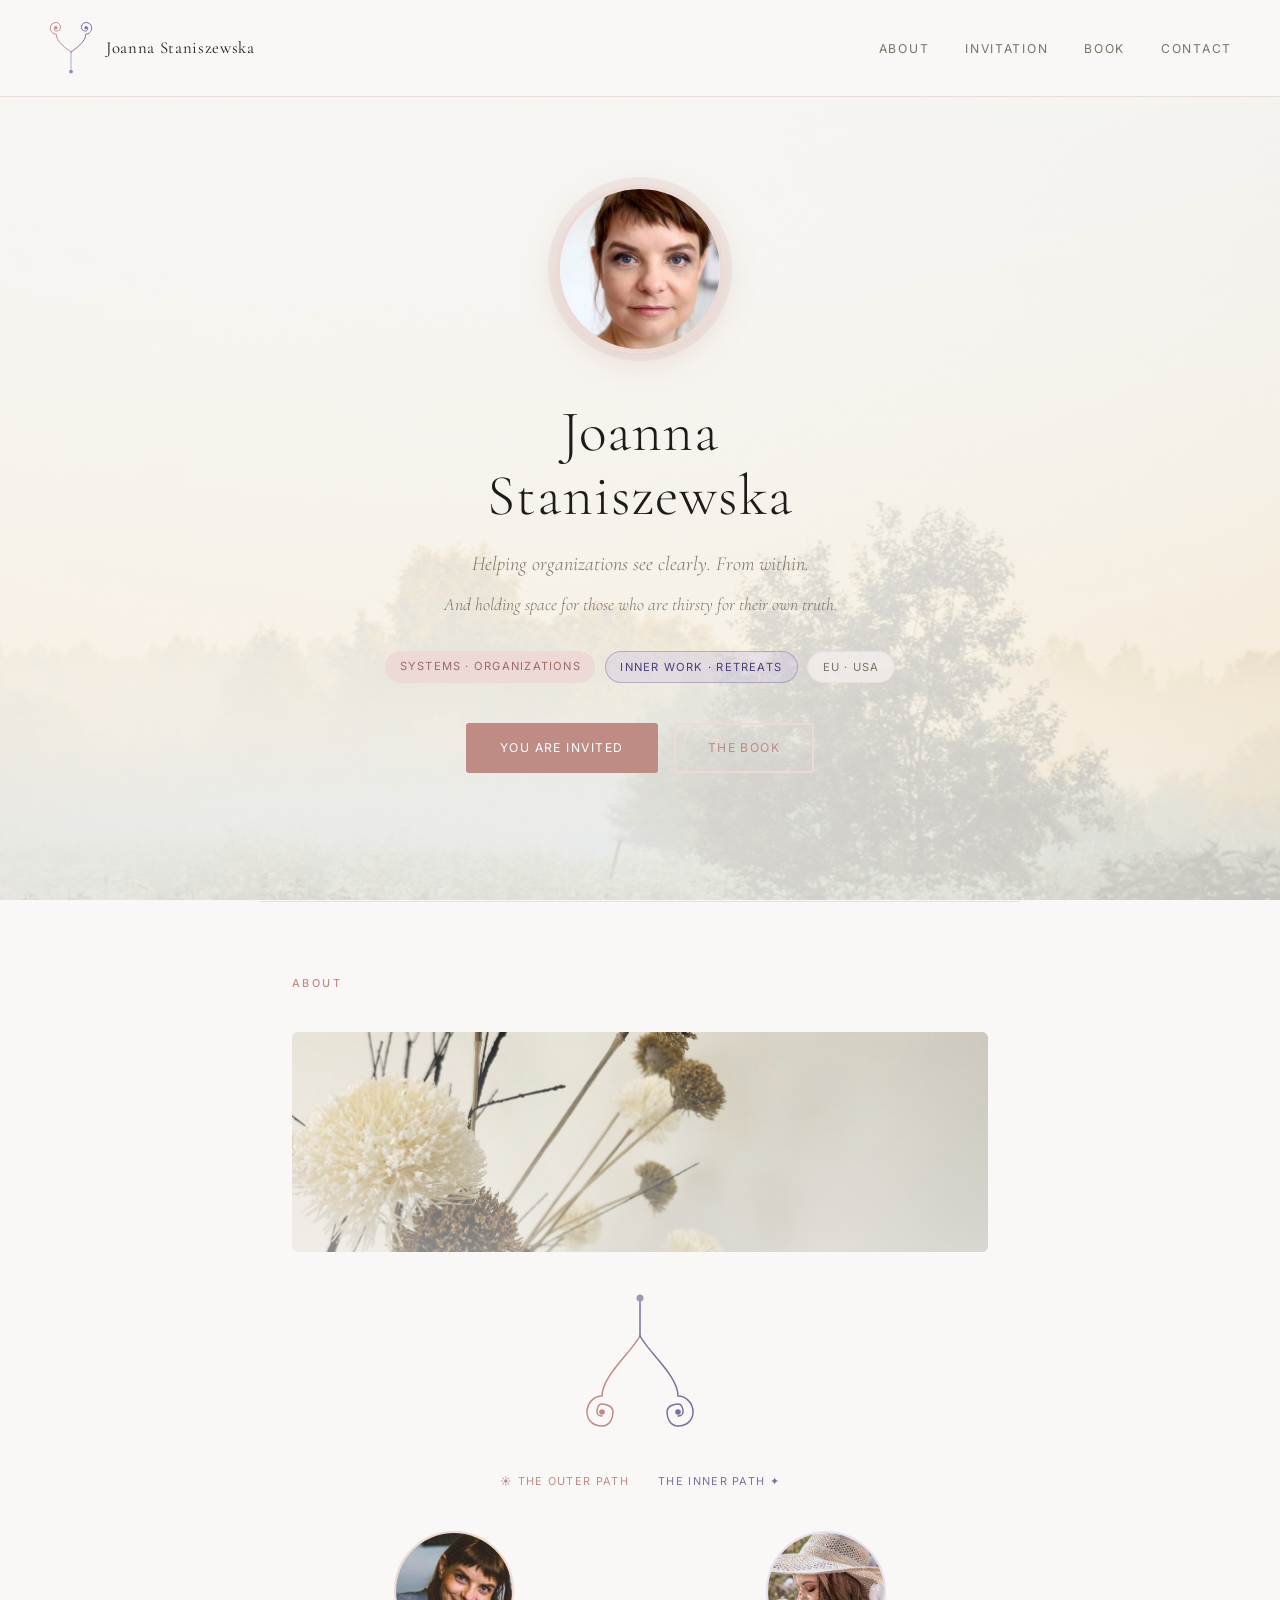
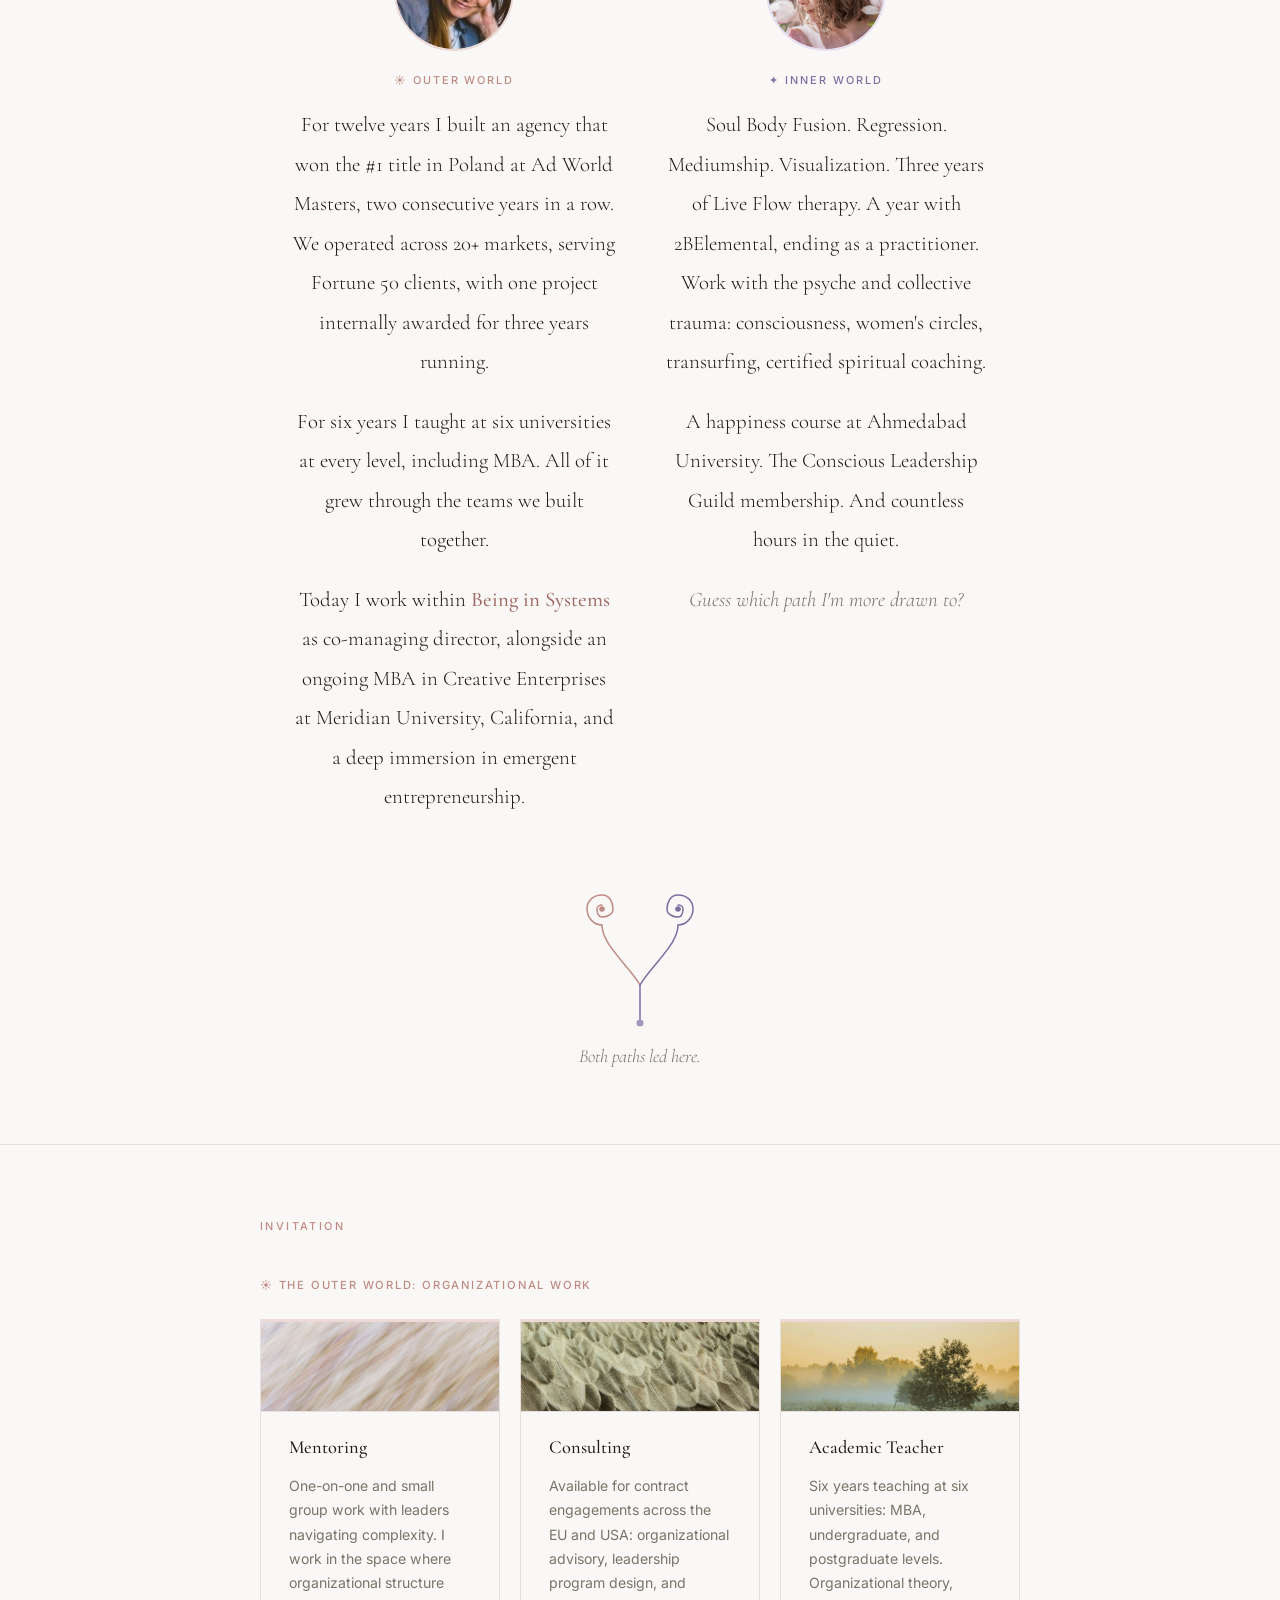
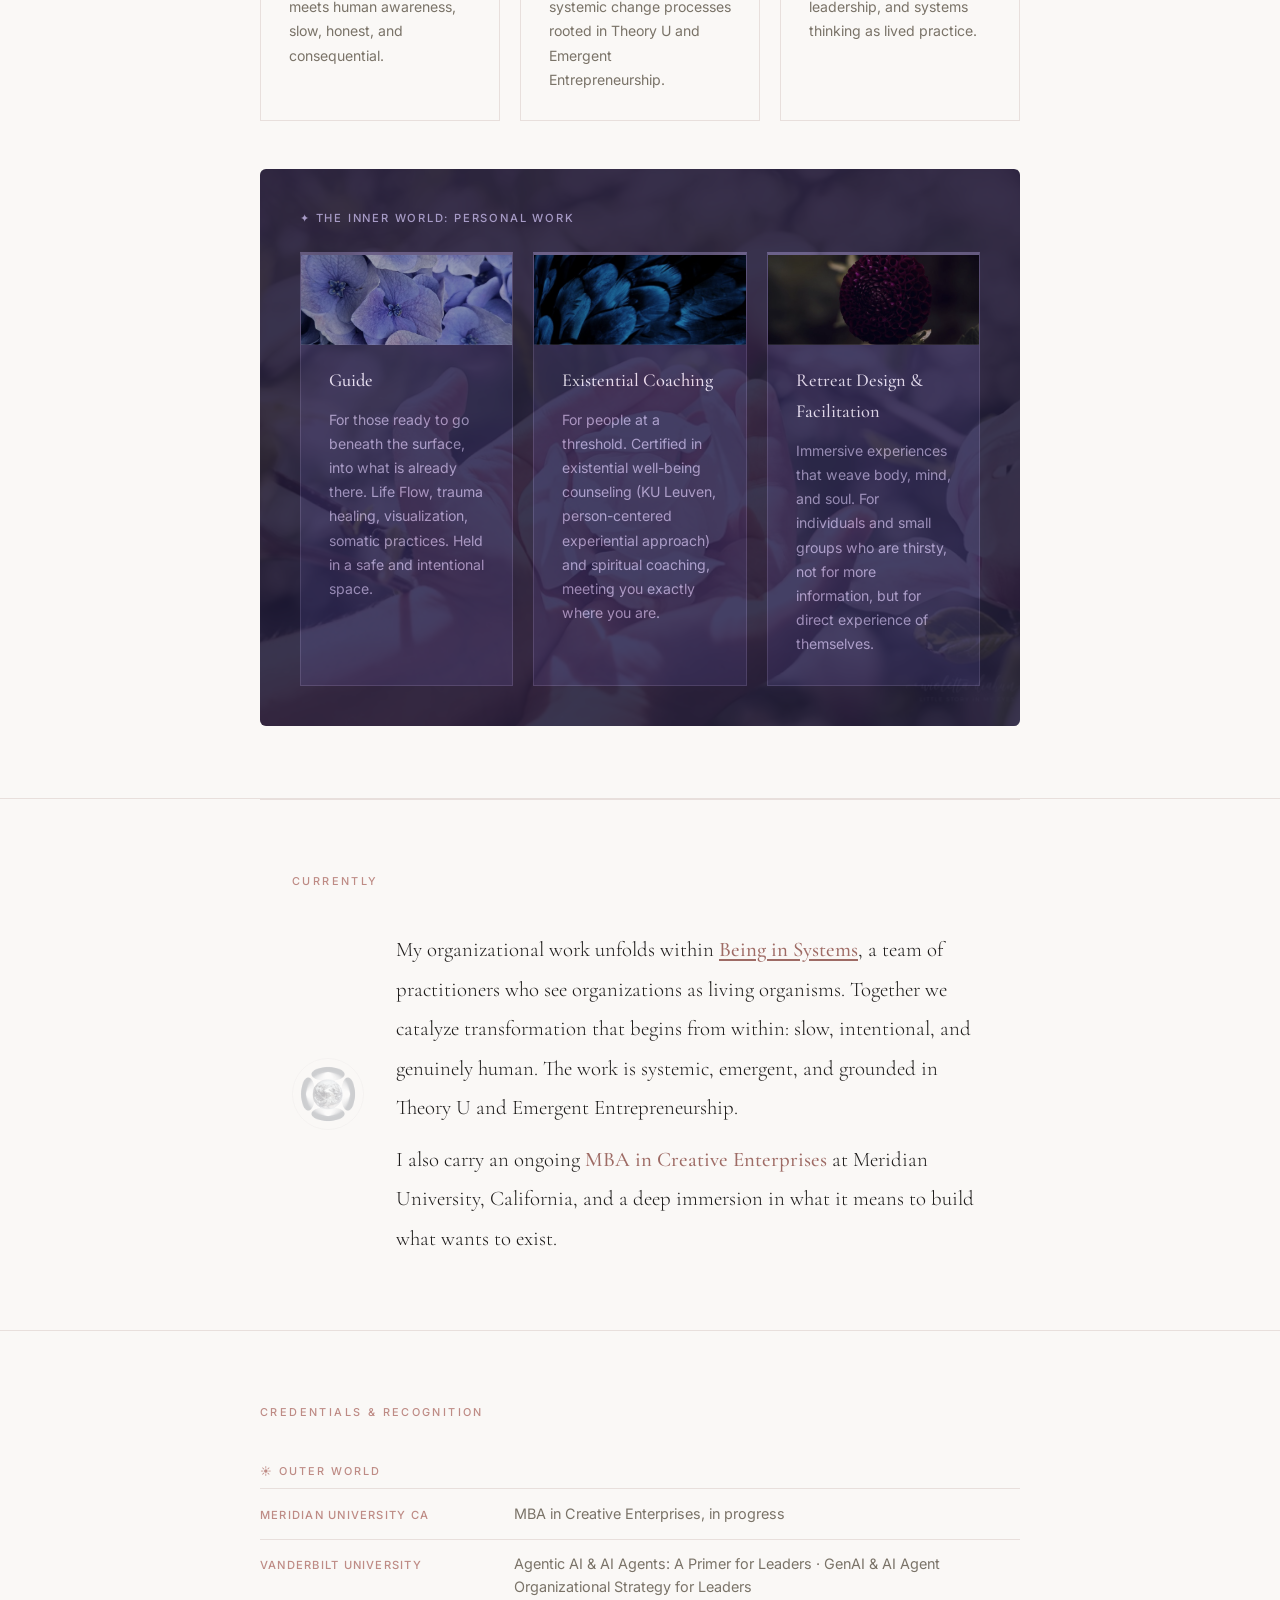
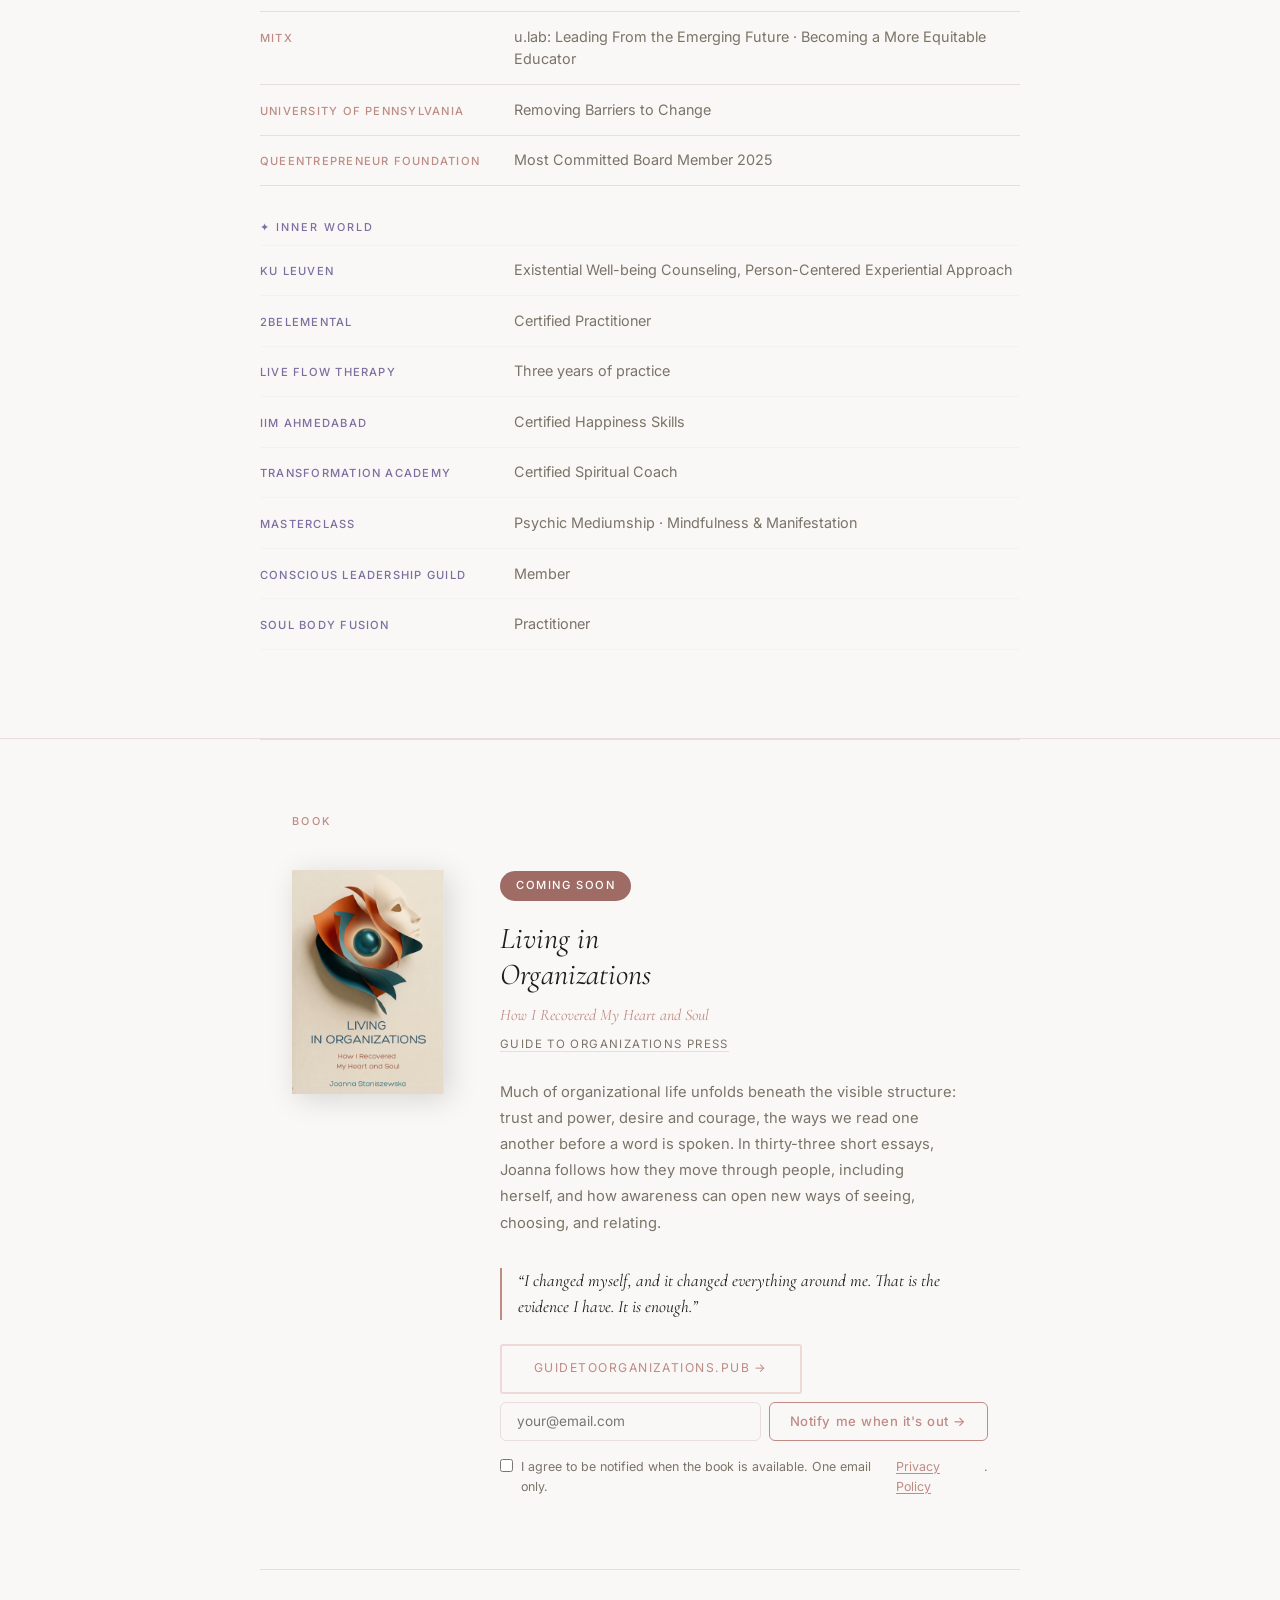
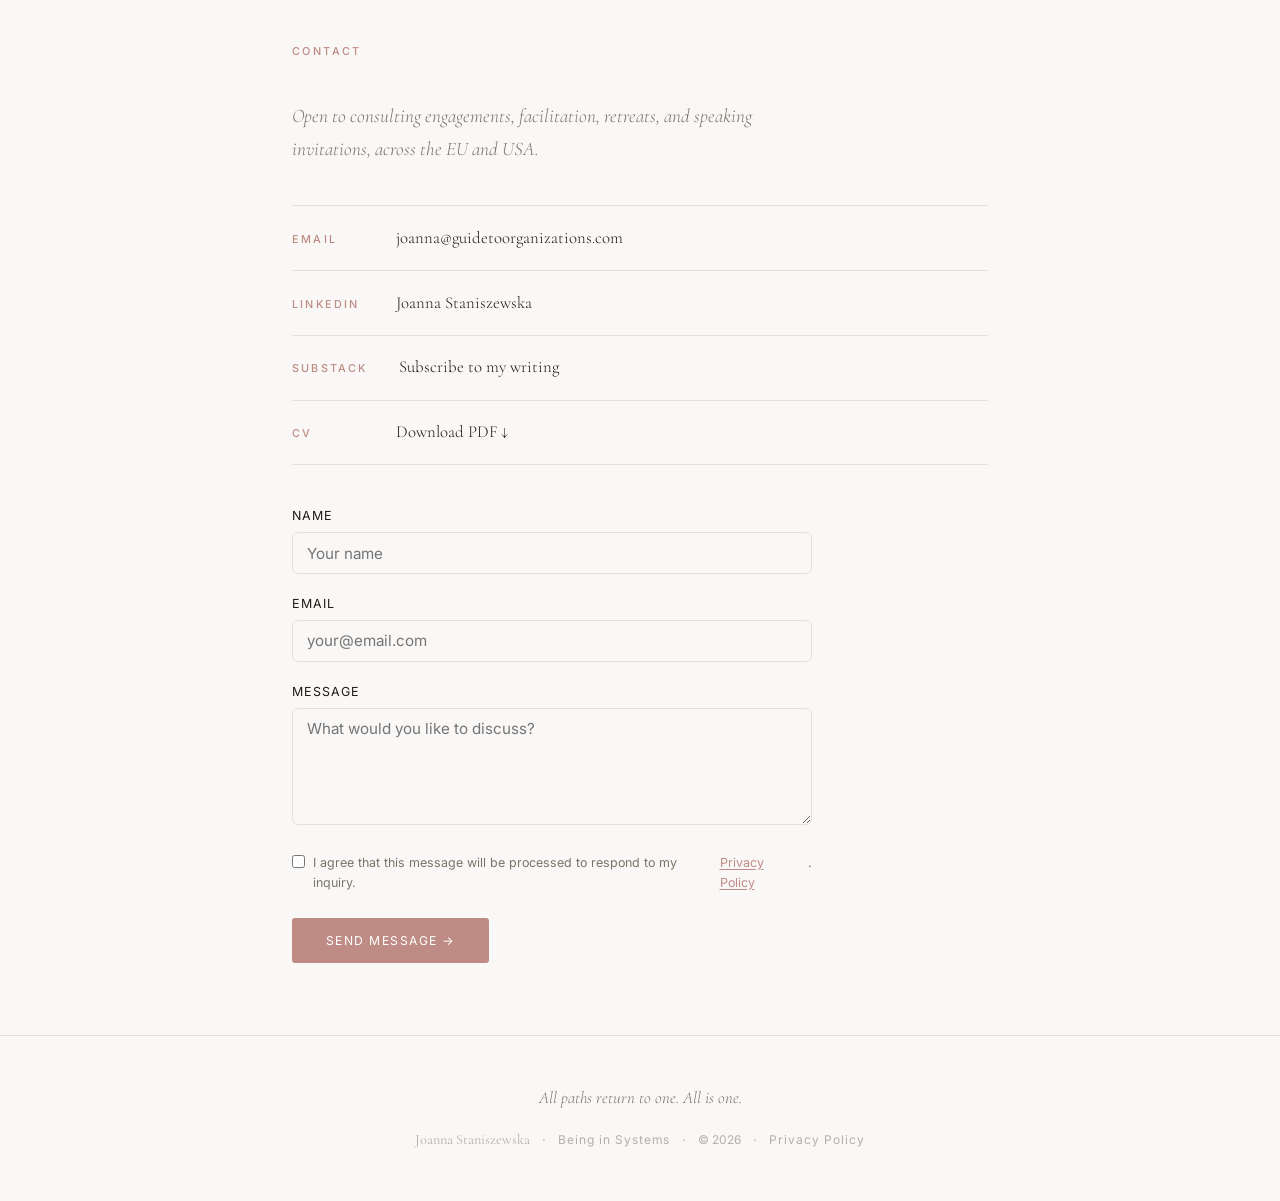
==== commit c591d327: "Remove em-dashes from visible content" ====
--- a/index.html
+++ b/index.html
@@ -3,7 +3,7 @@
 <head>
   <meta charset="UTF-8" />
   <meta name="viewport" content="width=device-width, initial-scale=1.0" />
-  <meta name="description" content="Joanna Staniszewska — facilitator, systems thinker, and author. Helping organizations see clearly — from within. Available across the EU and USA." />
+  <meta name="description" content="Joanna Staniszewska, facilitator, systems thinker, and author. Helping organizations see clearly, from within. Available across the EU and USA." />
   <meta property="og:title" content="Joanna Staniszewska" />
   <meta property="og:description" content="Facilitator · Systems Thinker · Author · Being in Systems" />
   <meta property="og:type" content="website" />
@@ -65,10 +65,10 @@
     <h1>Joanna<br>Staniszewska</h1>
 
     <p class="tagline">
-      Helping organizations see clearly — from within.
+      Helping organizations see clearly. From within.
     </p>
     <p class="tagline-inner">
-      And holding space for those who are thirsty for truth — their own.
+      And holding space for those who are thirsty for their own truth.
     </p>
 
     <div class="hero-badges">
@@ -139,13 +139,13 @@
       <div class="path path--day">
         <div class="path-photo-wrap">
           <img src="Joanna_business.jpeg"
-               alt="Joanna — the outer world"
+               alt="Joanna, the outer world"
                class="path-photo" />
         </div>
         <p class="path-label-small">☀ outer world</p>
         <p class="about-text">
           For twelve years I built an agency that won the&nbsp;#1 title in Poland
-          at Ad World Masters — two consecutive years in a row. We operated
+          at Ad World Masters, two consecutive years in a row. We operated
           across 20+ markets, serving Fortune&nbsp;50 clients, with one
           project internally awarded for three years running.
         </p>
@@ -156,7 +156,7 @@
         <p class="about-text">
           Today I work within <strong>Being in Systems</strong> as
           co-managing director, alongside an ongoing MBA in Creative Enterprises
-          at Meridian University, California — and a deep immersion
+          at Meridian University, California, and a deep immersion
           in emergent entrepreneurship.
         </p>
       </div>
@@ -164,14 +164,14 @@
       <div class="path path--night">
         <div class="path-photo-wrap">
           <img src="Joanna_spirit.jpeg"
-               alt="Joanna — the inner world"
+               alt="Joanna, the inner world"
                class="path-photo" />
         </div>
         <p class="path-label-small">✦ inner world</p>
         <p class="about-text">
           Soul Body Fusion. Regression. Mediumship. Visualization. Three years of
-          Live Flow therapy. A year with 2BElemental — ending as a practitioner.
-          Work with the psyche and collective trauma — consciousness, women's
+          Live Flow therapy. A year with 2BElemental, ending as a practitioner.
+          Work with the psyche and collective trauma: consciousness, women's
           circles, transurfing, certified spiritual coaching.
         </p>
         <p class="about-text">
@@ -226,7 +226,7 @@
 
       <!-- Day: business offerings -->
       <div class="offers-block offers-block--day">
-        <p class="offers-subtitle">☀ the outer world — organizational work</p>
+        <p class="offers-subtitle">☀ the outer world: organizational work</p>
         <div class="roles-grid">
 
           <div class="role-card role-card--day">
@@ -235,7 +235,7 @@
             <p class="role-desc">
               One-on-one and small group work with leaders navigating complexity.
               I work in the space where organizational structure meets human
-              awareness — slow, honest, and consequential.
+              awareness, slow, honest, and consequential.
             </p>
           </div>
 
@@ -243,7 +243,7 @@
             <div class="card-photo" style="background-image: url('card_consulting.jpg')"></div>
             <h3 class="role-title">Consulting</h3>
             <p class="role-desc">
-              Available for contract engagements across the EU and USA —
+              Available for contract engagements across the EU and USA:
               organizational advisory, leadership program design, and
               systemic change processes rooted in Theory U and
               Emergent Entrepreneurship.
@@ -254,7 +254,7 @@
             <div class="card-photo" style="background-image: url('card_writing.jpg')"></div>
             <h3 class="role-title">Academic Teacher</h3>
             <p class="role-desc">
-              Six years teaching at six universities — MBA, undergraduate,
+              Six years teaching at six universities: MBA, undergraduate,
               and postgraduate levels. Organizational theory, leadership,
               and systems thinking as lived practice.
             </p>
@@ -265,14 +265,14 @@
 
       <!-- Night: inner offerings -->
       <div class="offers-block offers-block--night">
-        <p class="offers-subtitle offers-subtitle--night">✦ the inner world — personal work</p>
+        <p class="offers-subtitle offers-subtitle--night">✦ the inner world: personal work</p>
         <div class="roles-grid">
 
           <div class="role-card role-card--night">
             <div class="card-photo card-photo--night" style="background-image: url('card_guide.jpg')"></div>
             <h3 class="role-title role-title--night">Guide</h3>
             <p class="role-desc role-desc--night">
-              For those ready to go beneath the surface — into what is already
+              For those ready to go beneath the surface, into what is already
               there. Life Flow, trauma healing, visualization, somatic
               practices. Held in a safe and intentional space.
             </p>
@@ -284,7 +284,7 @@
             <p class="role-desc role-desc--night">
               For people at a threshold. Certified in existential well-being
               counseling (KU Leuven, person-centered experiential approach)
-              and spiritual coaching — meeting you exactly where you are.
+              and spiritual coaching, meeting you exactly where you are.
             </p>
           </div>
 
@@ -293,7 +293,7 @@
             <h3 class="role-title role-title--night">Retreat Design &amp; Facilitation</h3>
             <p class="role-desc role-desc--night">
               Immersive experiences that weave body, mind, and soul.
-              For individuals and small groups who are thirsty — not for
+              For individuals and small groups who are thirsty, not for
               more information, but for direct experience of themselves.
             </p>
           </div>
@@ -312,7 +312,7 @@
       <div>
         <p class="about-text">
           My organizational work unfolds within
-          <strong><a href="https://www.beinginsystems.com" class="inline-link" target="_blank" rel="noopener">Being in Systems</a></strong> —
+          <strong><a href="https://www.beinginsystems.com" class="inline-link" target="_blank" rel="noopener">Being in Systems</a></strong>,
           a team of practitioners who see organizations as living organisms.
           Together we catalyze transformation that begins from within: slow,
           intentional, and genuinely human. The work is systemic, emergent,
@@ -320,7 +320,7 @@
         </p>
         <p class="about-text" style="margin-top:0.75rem;">
           I also carry an ongoing <strong>MBA in Creative Enterprises</strong>
-          at Meridian University, California — and a deep immersion in
+          at Meridian University, California, and a deep immersion in
           what it means to build what wants to exist.
         </p>
       </div>
@@ -336,7 +336,7 @@
       <ul class="cred-list">
         <li class="cred-item">
           <span class="cred-org">Meridian University CA</span>
-          <span class="cred-name">MBA in Creative Enterprises — in progress</span>
+          <span class="cred-name">MBA in Creative Enterprises, in progress</span>
         </li>
         <li class="cred-item">
           <span class="cred-org">Vanderbilt University</span>
@@ -360,7 +360,7 @@
       <ul class="cred-list cred-list--night">
         <li class="cred-item cred-item--night">
           <span class="cred-org cred-org--night">KU Leuven</span>
-          <span class="cred-name cred-name--night">Existential Well-being Counseling — Person-Centered Experiential Approach</span>
+          <span class="cred-name cred-name--night">Existential Well-being Counseling, Person-Centered Experiential Approach</span>
         </li>
         <li class="cred-item cred-item--night">
           <span class="cred-org cred-org--night">2BElemental</span>
@@ -402,7 +402,7 @@
     <div class="book-inner">
 
       <div class="book-cover-wrapper">
-        <img src="book-cover.png" alt="Living in Organizations — How I Recovered My Heart and Soul" class="book-cover-img" />
+        <img src="book-cover.png" alt="Living in Organizations: How I Recovered My Heart and Soul" class="book-cover-img" />
       </div>
 
       <div class="book-content">
@@ -418,12 +418,12 @@
           Much of organizational life unfolds beneath the visible structure:
           trust and power, desire and courage, the ways we read one another
           before a word is spoken. In thirty-three short essays, Joanna follows
-          how they move through people — including herself — and how awareness
+          how they move through people, including herself, and how awareness
           can open new ways of seeing, choosing, and relating.
         </p>
 
         <blockquote class="book-quote">
-          &ldquo;I changed myself, and it changed everything around me. That is the evidence I have &mdash; and it is enough.&rdquo;
+          &ldquo;I changed myself, and it changed everything around me. That is the evidence I have. It is enough.&rdquo;
         </blockquote>
 
         <a href="https://guidetoorganizations.pub" class="btn btn-outline" target="_blank" rel="noopener">
@@ -450,7 +450,7 @@
 
     <p class="contact-intro">
       Open to consulting engagements, facilitation, retreats, and speaking
-      invitations — across the EU and USA.
+      invitations, across the EU and USA.
     </p>
 
     <div class="contact-list">
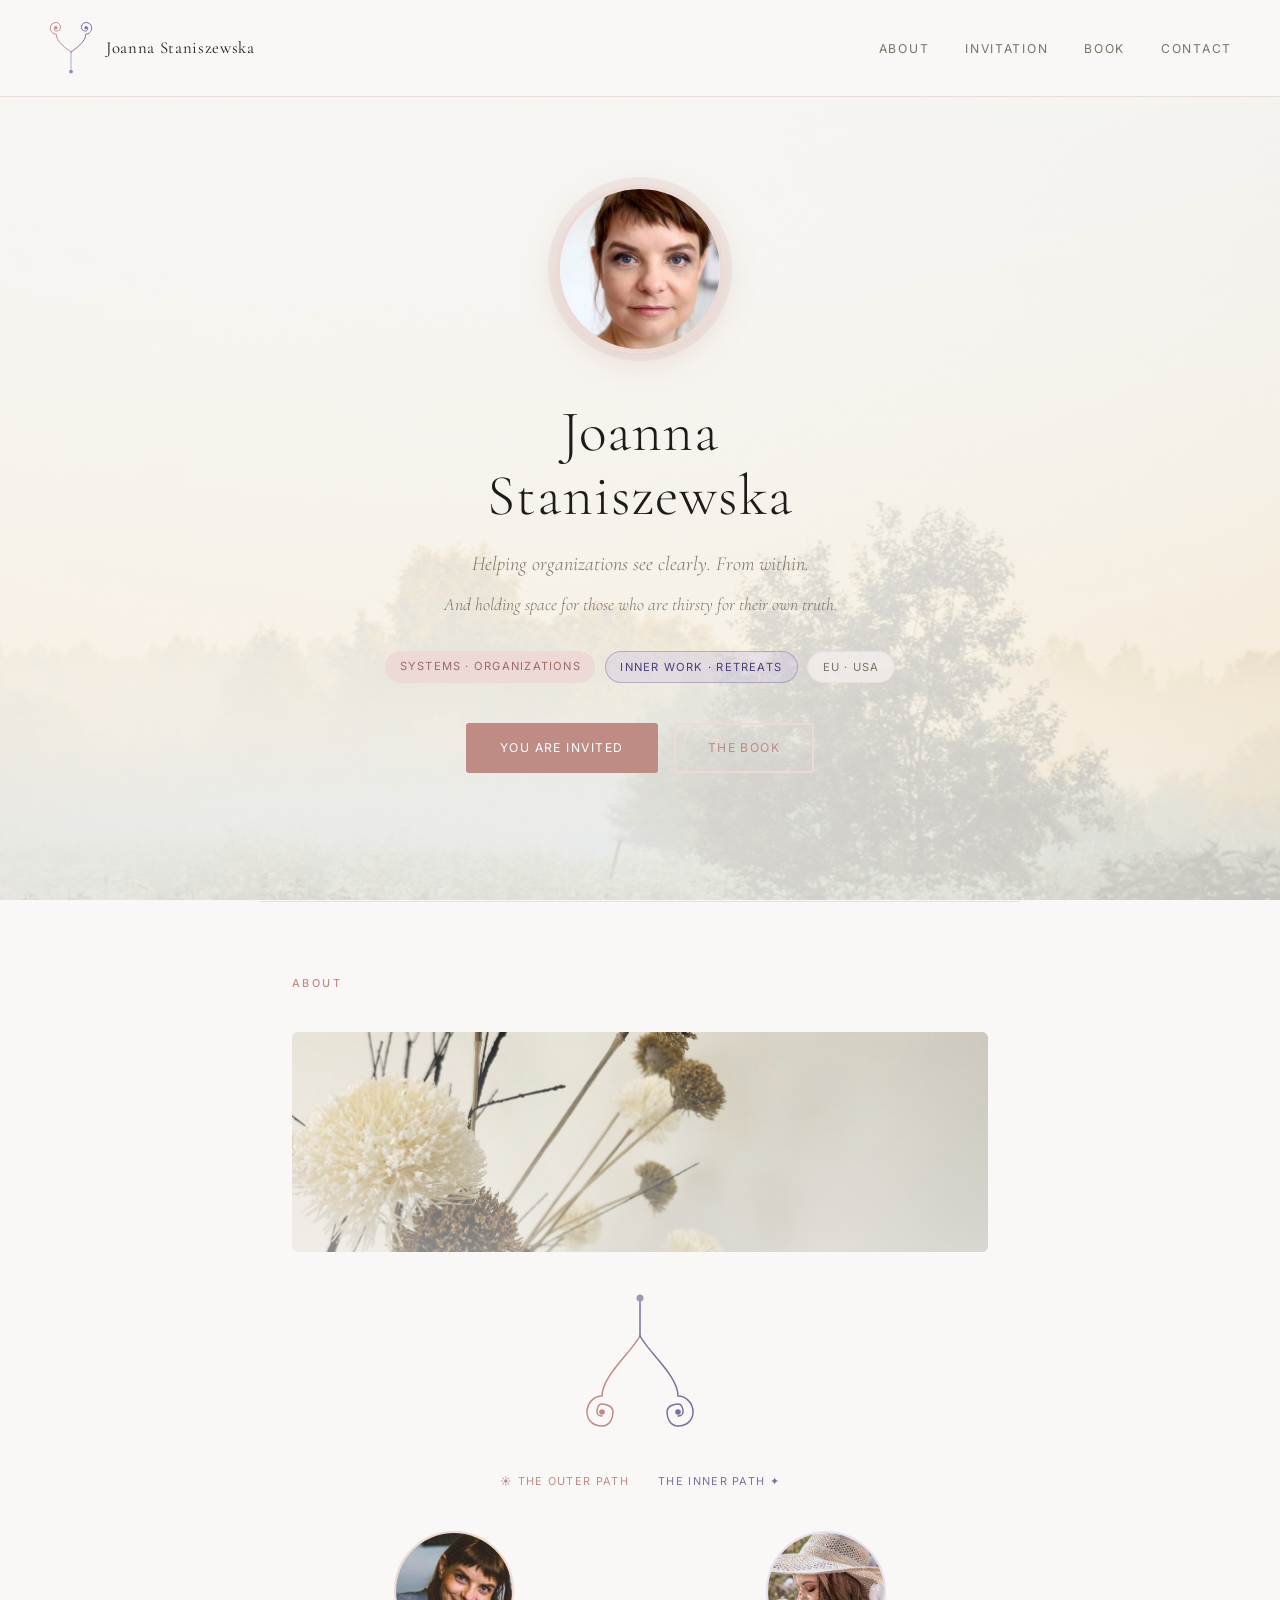
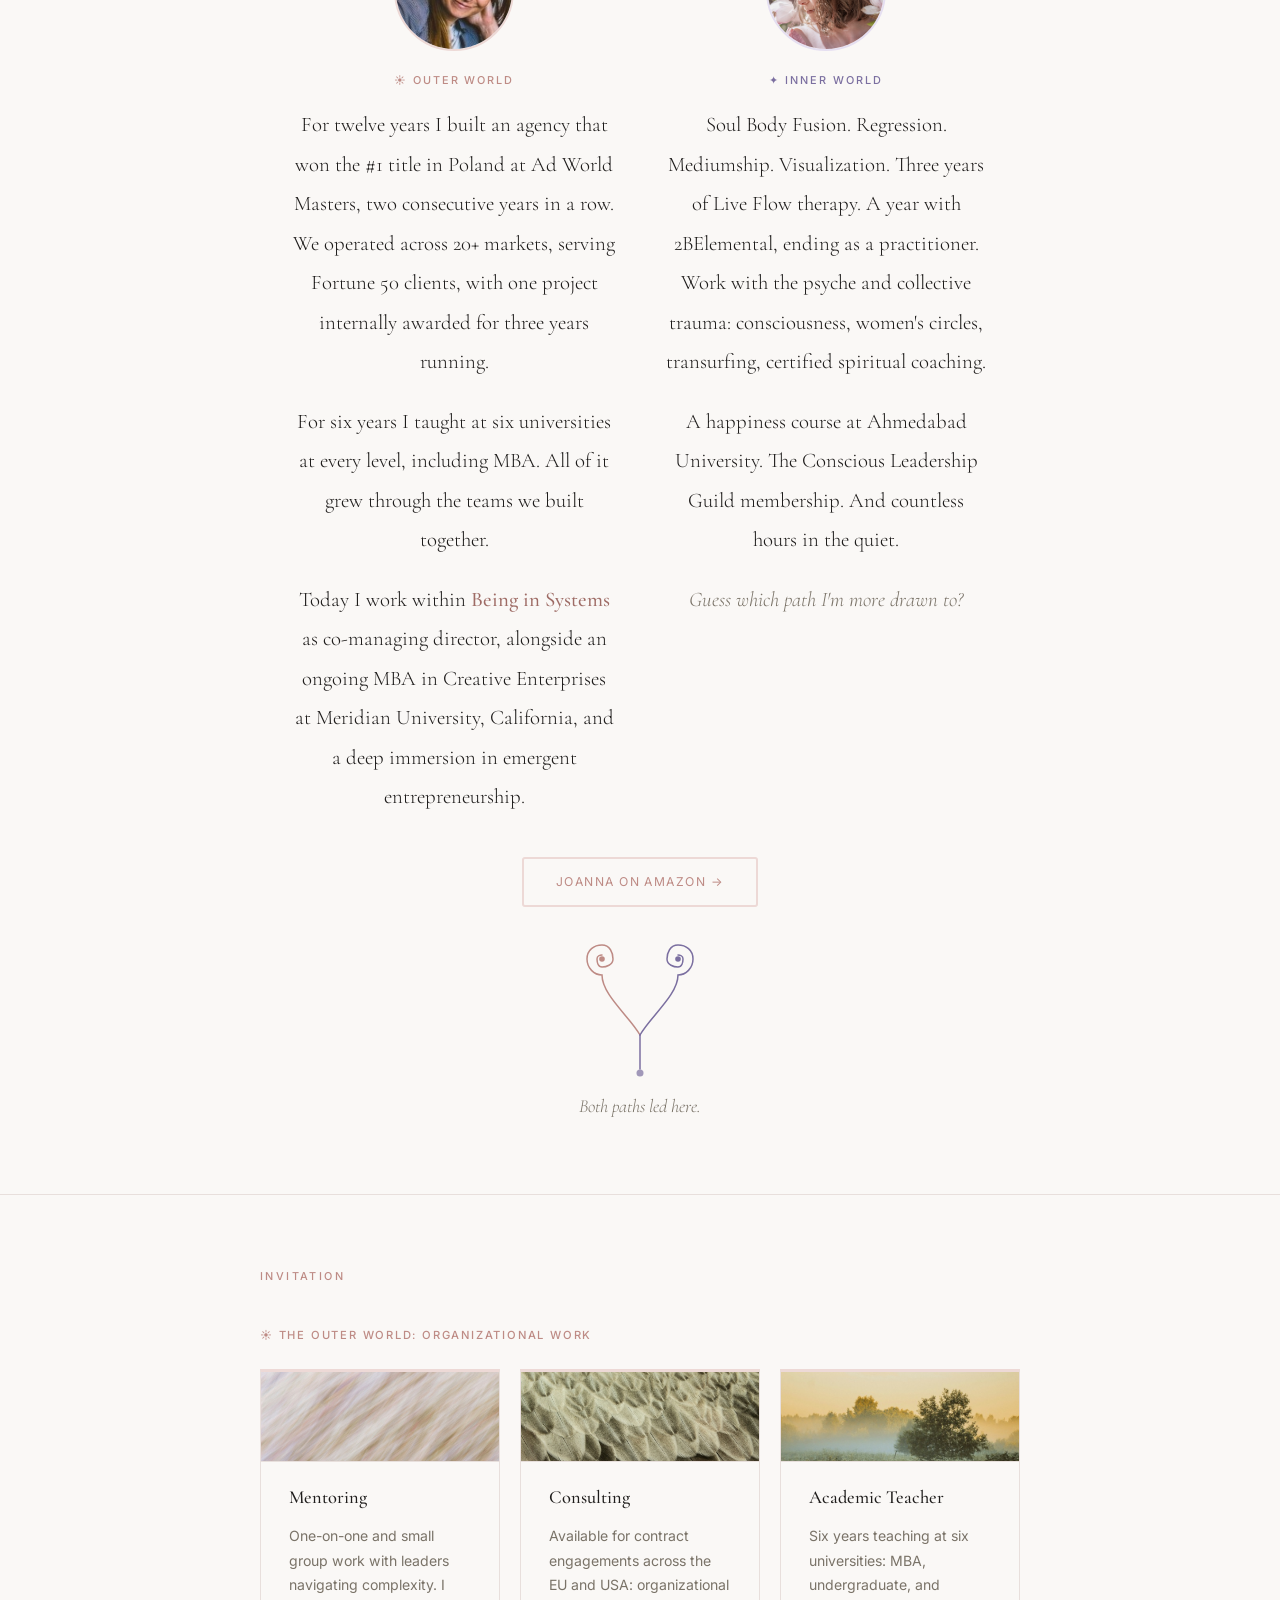
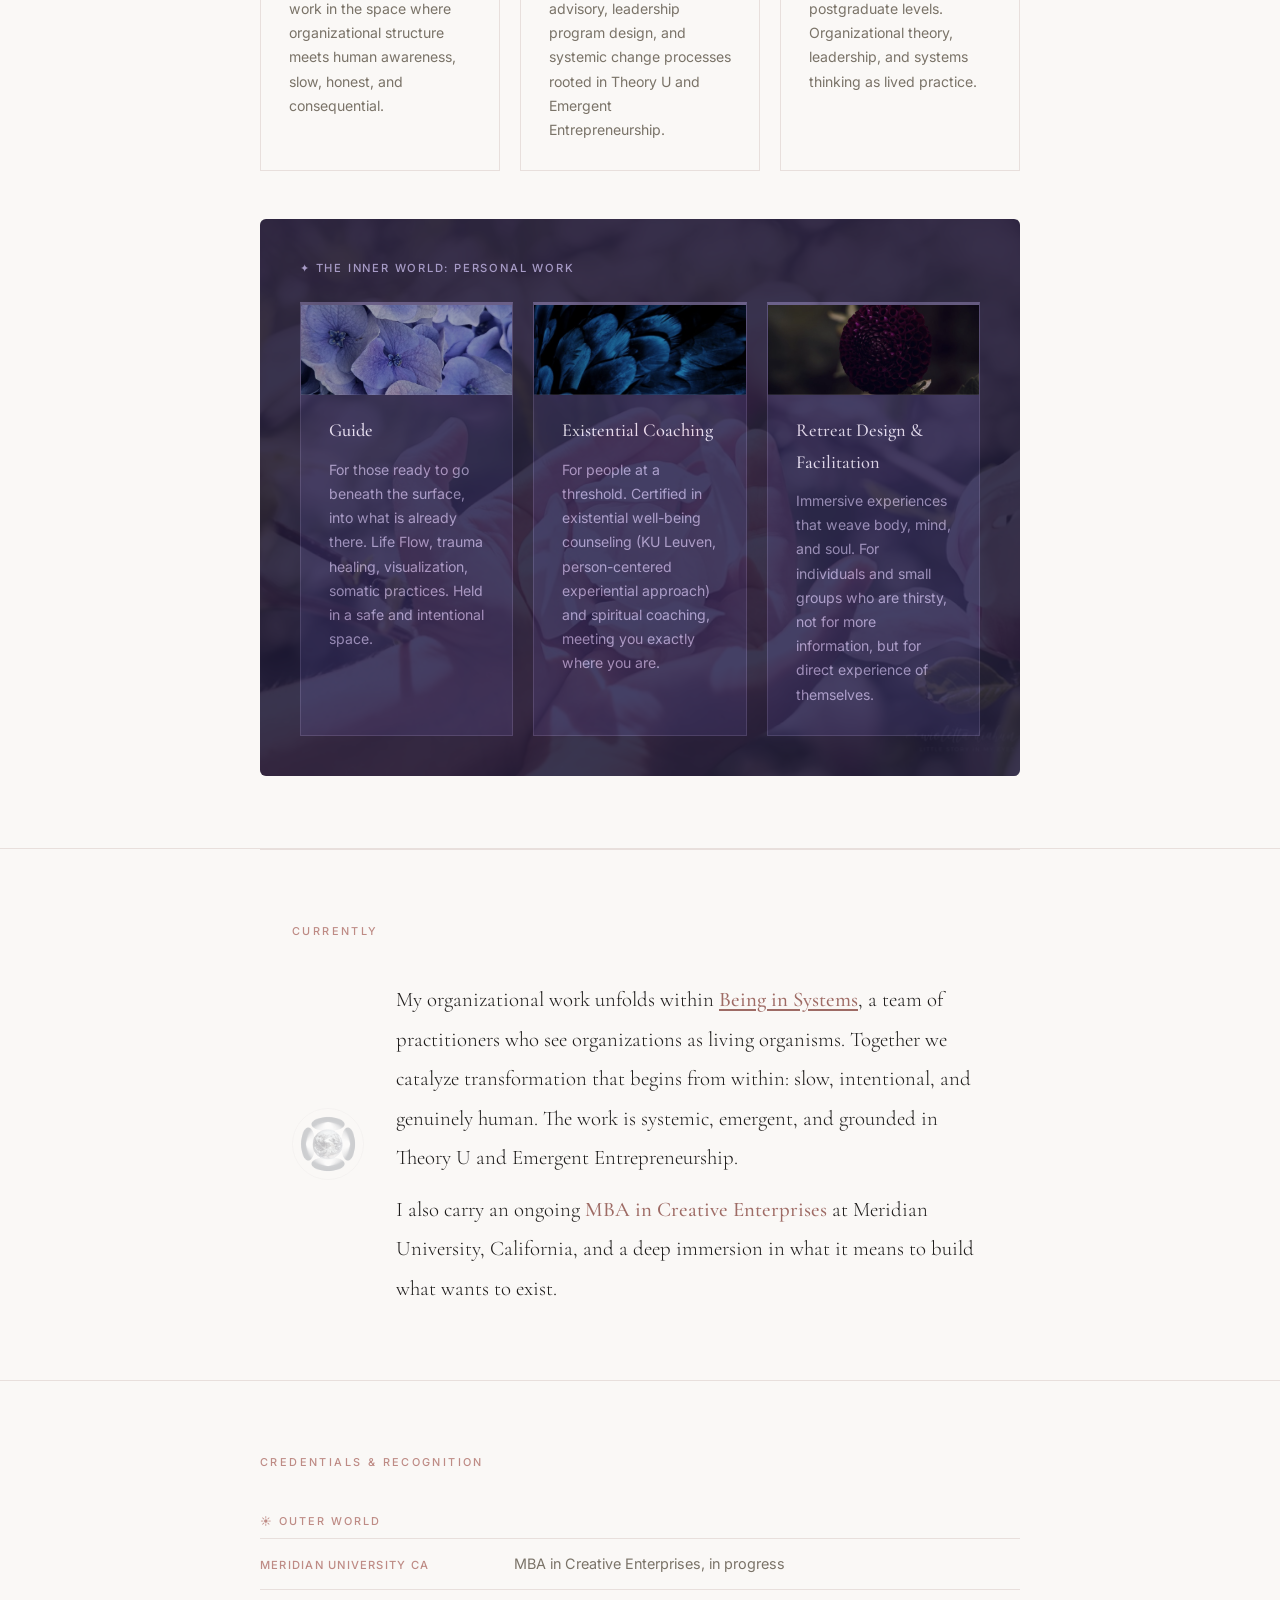
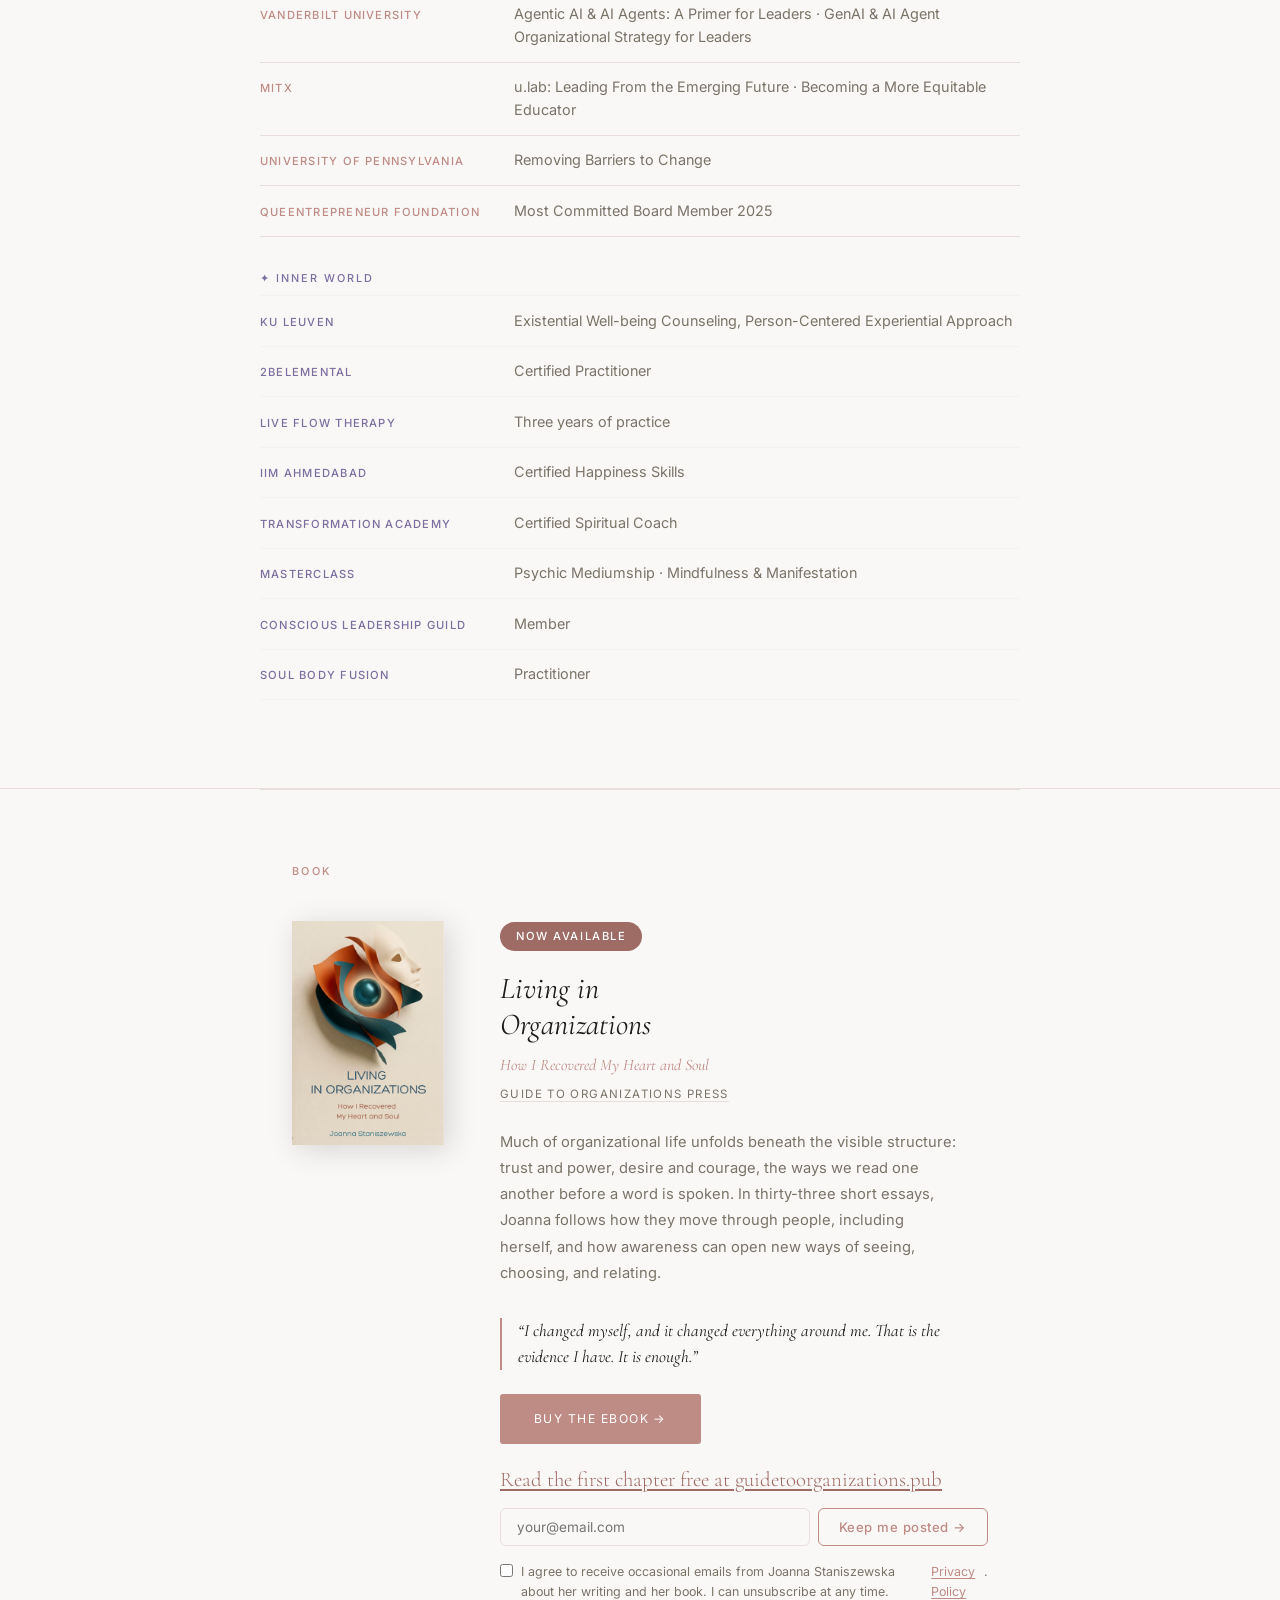
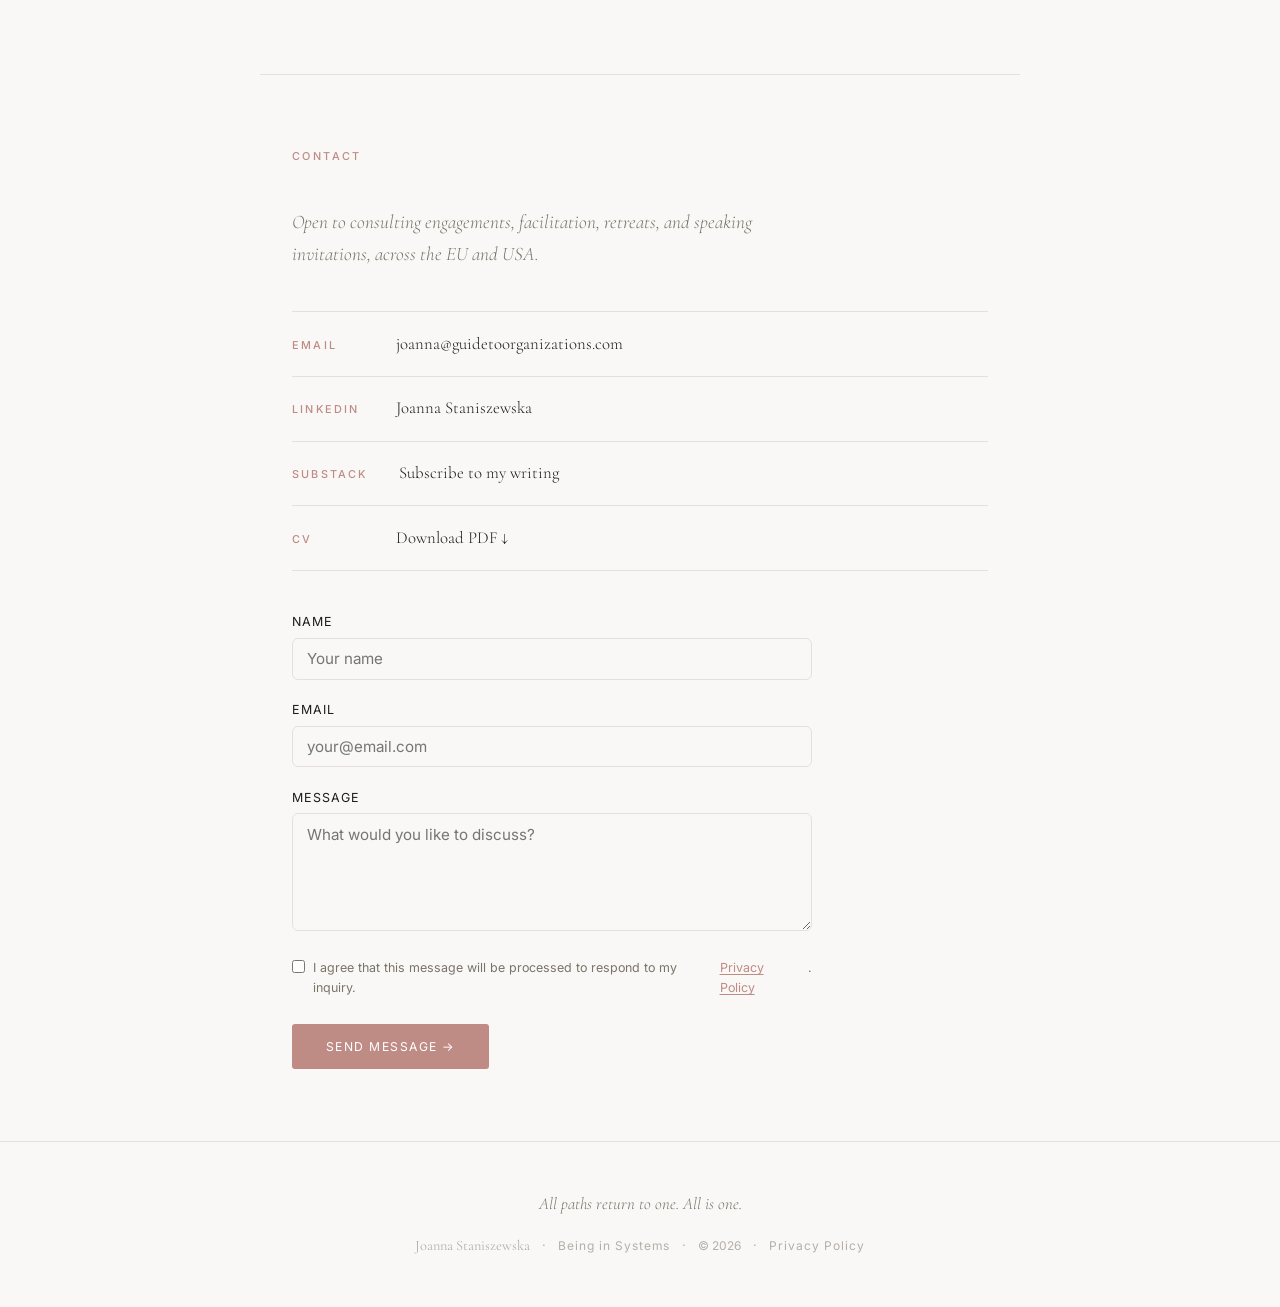
==== commit 9824c6e2: "Launch update: buy buttons, Amazon author button, new sign-up form, privacy policy Co-Authored-By: C" ====
--- a/index.html
+++ b/index.html
@@ -185,6 +185,8 @@
 
     </div>
 
+    <p style="text-align:center;margin:2rem 0 0;"><a href="https://www.amazon.com/stores/Joanna-Staniszewska/author/B0HRPYPY53" class="btn btn-outline" target="_blank" rel="noopener">Joanna on Amazon &rarr;</a></p>
+
     <!-- Merge visual — Version A spirals at top, arms converge to single line -->
     <div class="merge-visual">
       <svg viewBox="0 0 200 172" fill="none" xmlns="http://www.w3.org/2000/svg" aria-hidden="true">
@@ -406,7 +408,7 @@
       </div>
 
       <div class="book-content">
-        <span class="badge-pill">Coming Soon</span>
+        <span class="badge-pill">Now available</span>
 
         <h2 class="book-title">
           <em>Living in<br>Organizations</em>
@@ -426,17 +428,22 @@
           &ldquo;I changed myself, and it changed everything around me. That is the evidence I have. It is enough.&rdquo;
         </blockquote>
 
-        <a href="https://guidetoorganizations.pub" class="btn btn-outline" target="_blank" rel="noopener">
-          guidetoorganizations.pub &rarr;
+        <a href="https://books2read.com/livinginorganizationsjoannastaniszewska?utm_source=website-com" class="btn btn-primary" target="_blank" rel="noopener">
+          Buy the ebook &rarr;
         </a>
+        <!-- Paperback: wstaw link do druku, gdy będzie dostępny
+        <a href="PASTE-PAPERBACK-LINK" class="btn btn-outline" target="_blank" rel="noopener">Buy the paperback &rarr;</a>
+        -->
+        <p class="about-text" style="margin-top:1rem;"><a href="https://guidetoorganizations.pub" target="_blank" rel="noopener" class="inline-link">Read the first chapter free at guidetoorganizations.pub</a></p>
 
         <form action="https://formspree.io/f/xpqvgyab" method="POST" class="notify-form-inline">
-          <input type="hidden" name="_next" value="https://jstaniszewska-101.github.io/?subscribed=1" />
+          <input type="hidden" name="_subject" value="Newsletter signup (guidetoorganizations.com)" />
+          <input type="hidden" name="_next" value="https://guidetoorganizations.com/?subscribed=1" />
           <input type="email" name="email" placeholder="your@email.com" required autocomplete="email" aria-label="Email address" />
-          <button type="submit">Notify me when it's out &rarr;</button>
+          <button type="submit">Keep me posted &rarr;</button>
           <label class="consent-label">
             <input type="checkbox" name="consent" value="yes" required />
-            I agree to be notified when the book is available. One email only. <a href="privacy-policy.html" target="_blank">Privacy Policy</a>.
+            I agree to receive occasional emails from Joanna Staniszewska about her writing and her book. I can unsubscribe at any time. <a href="privacy-policy.html" target="_blank">Privacy Policy</a>.
           </label>
         </form>
       </div>
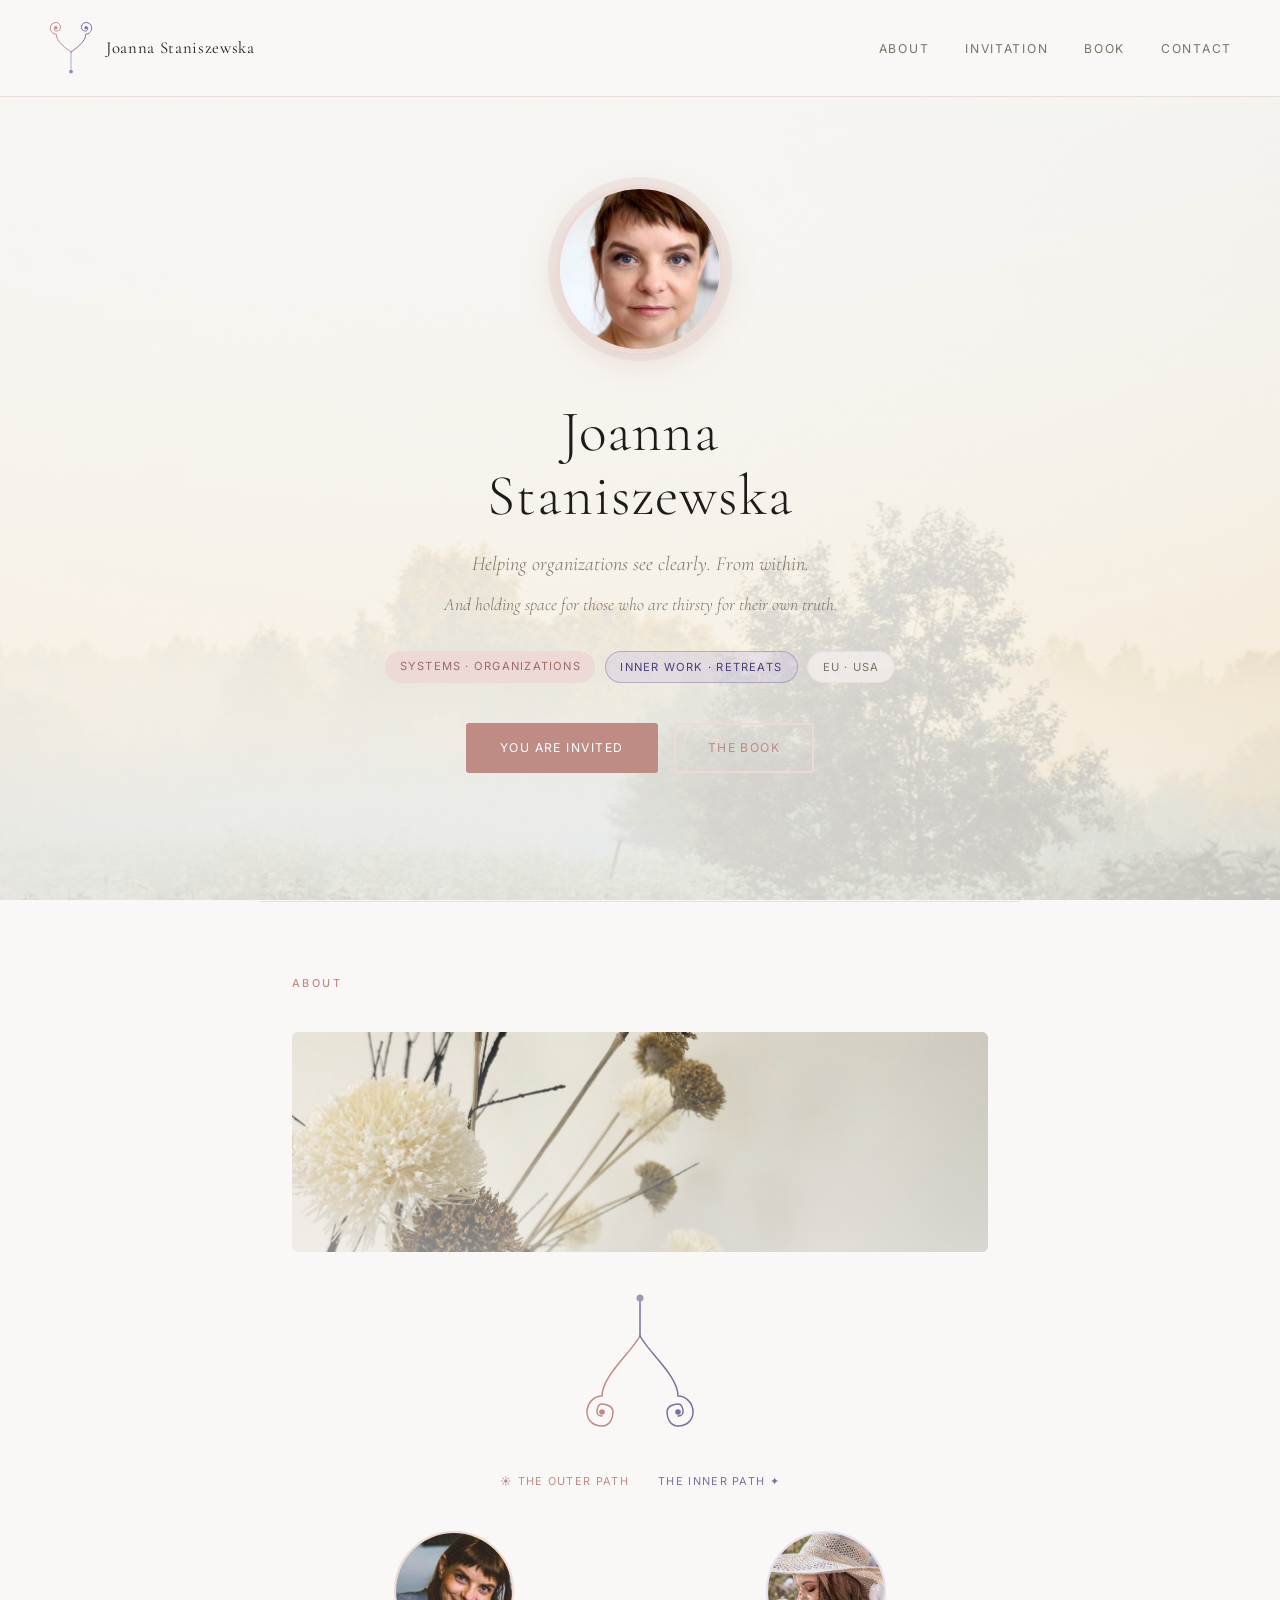
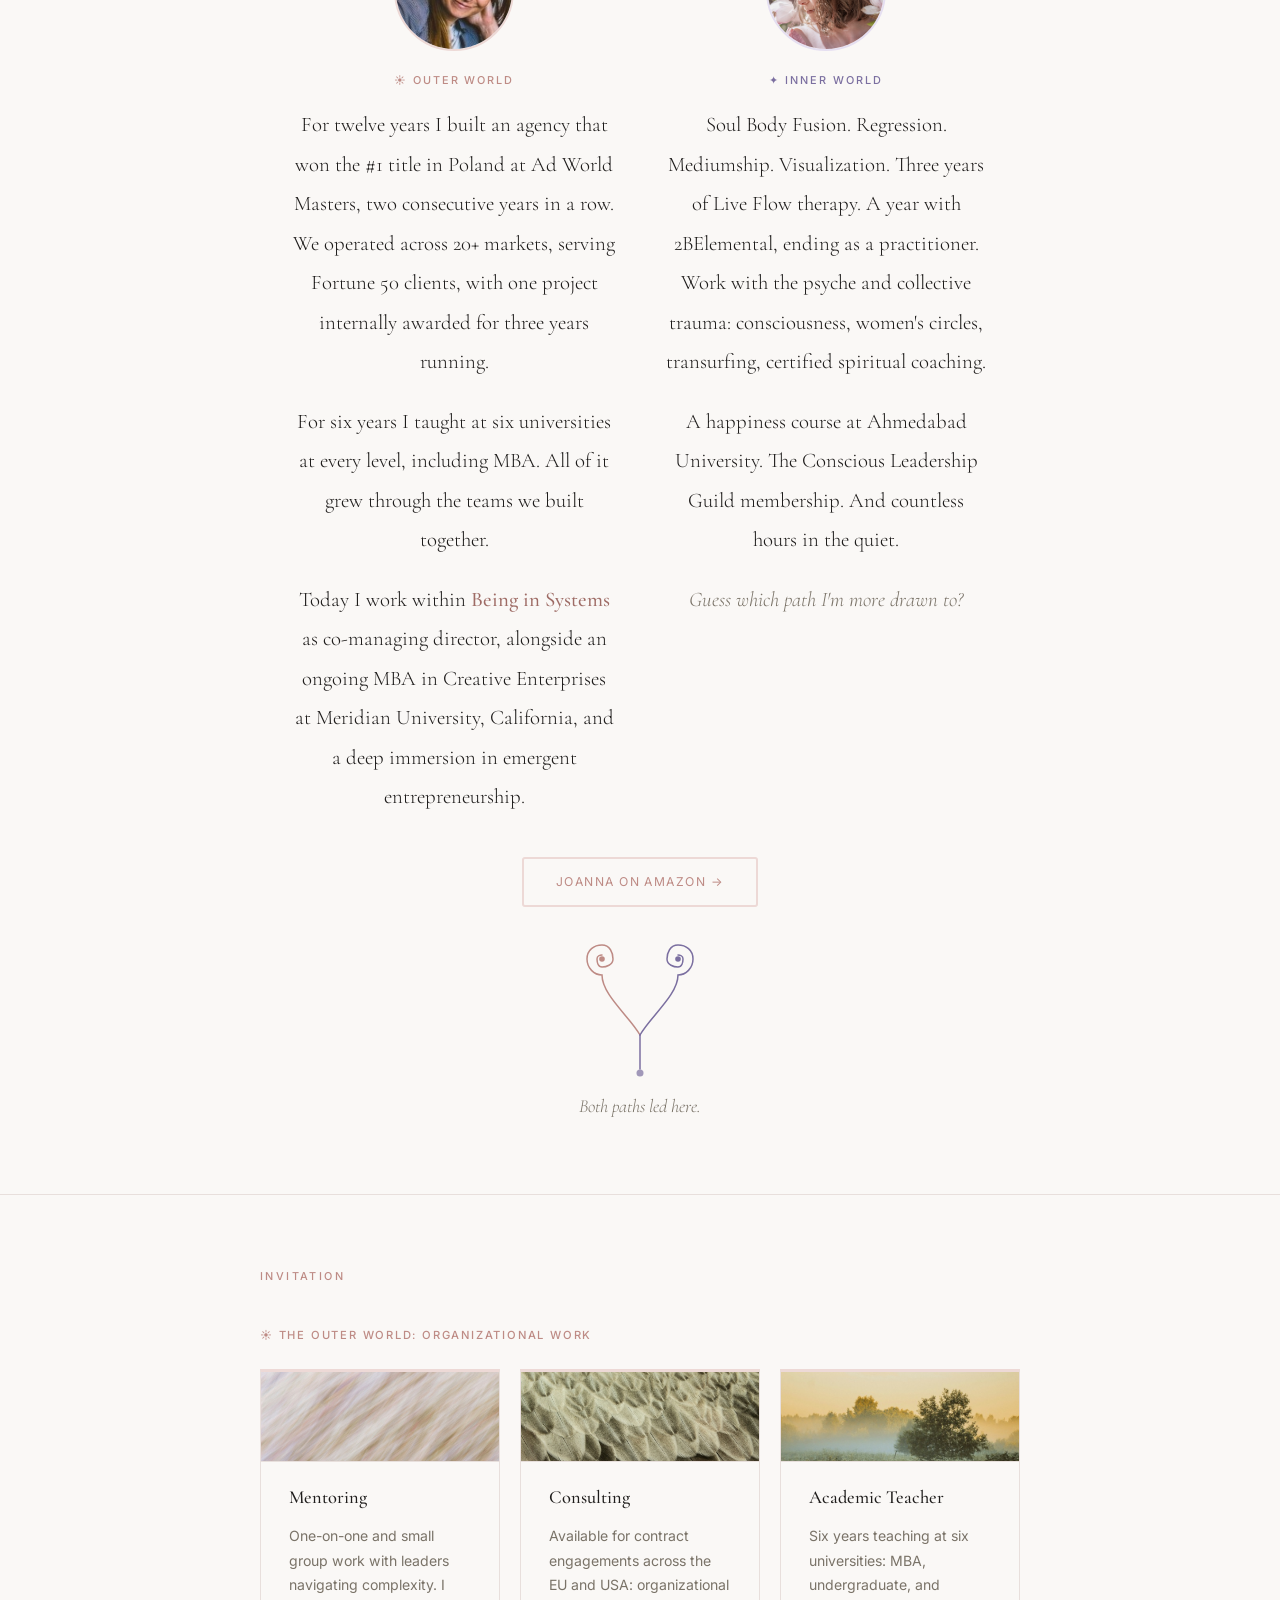
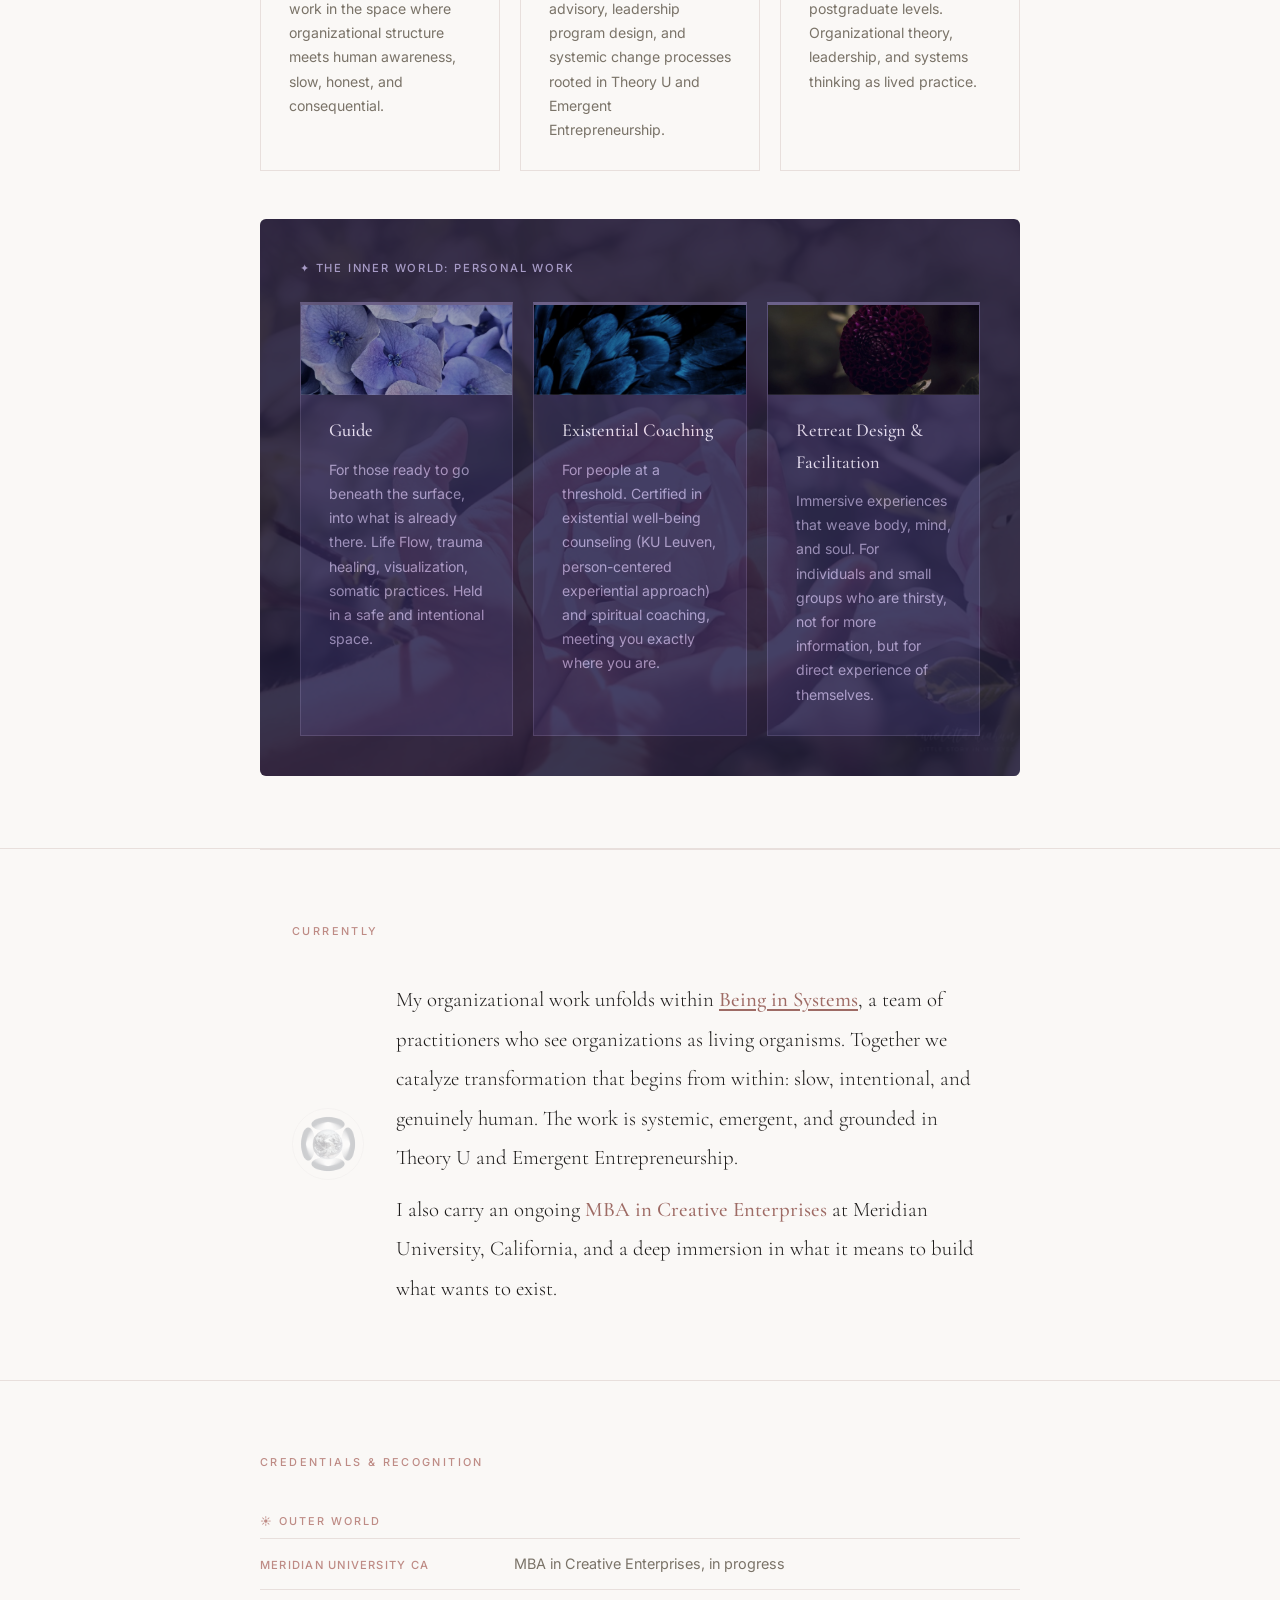
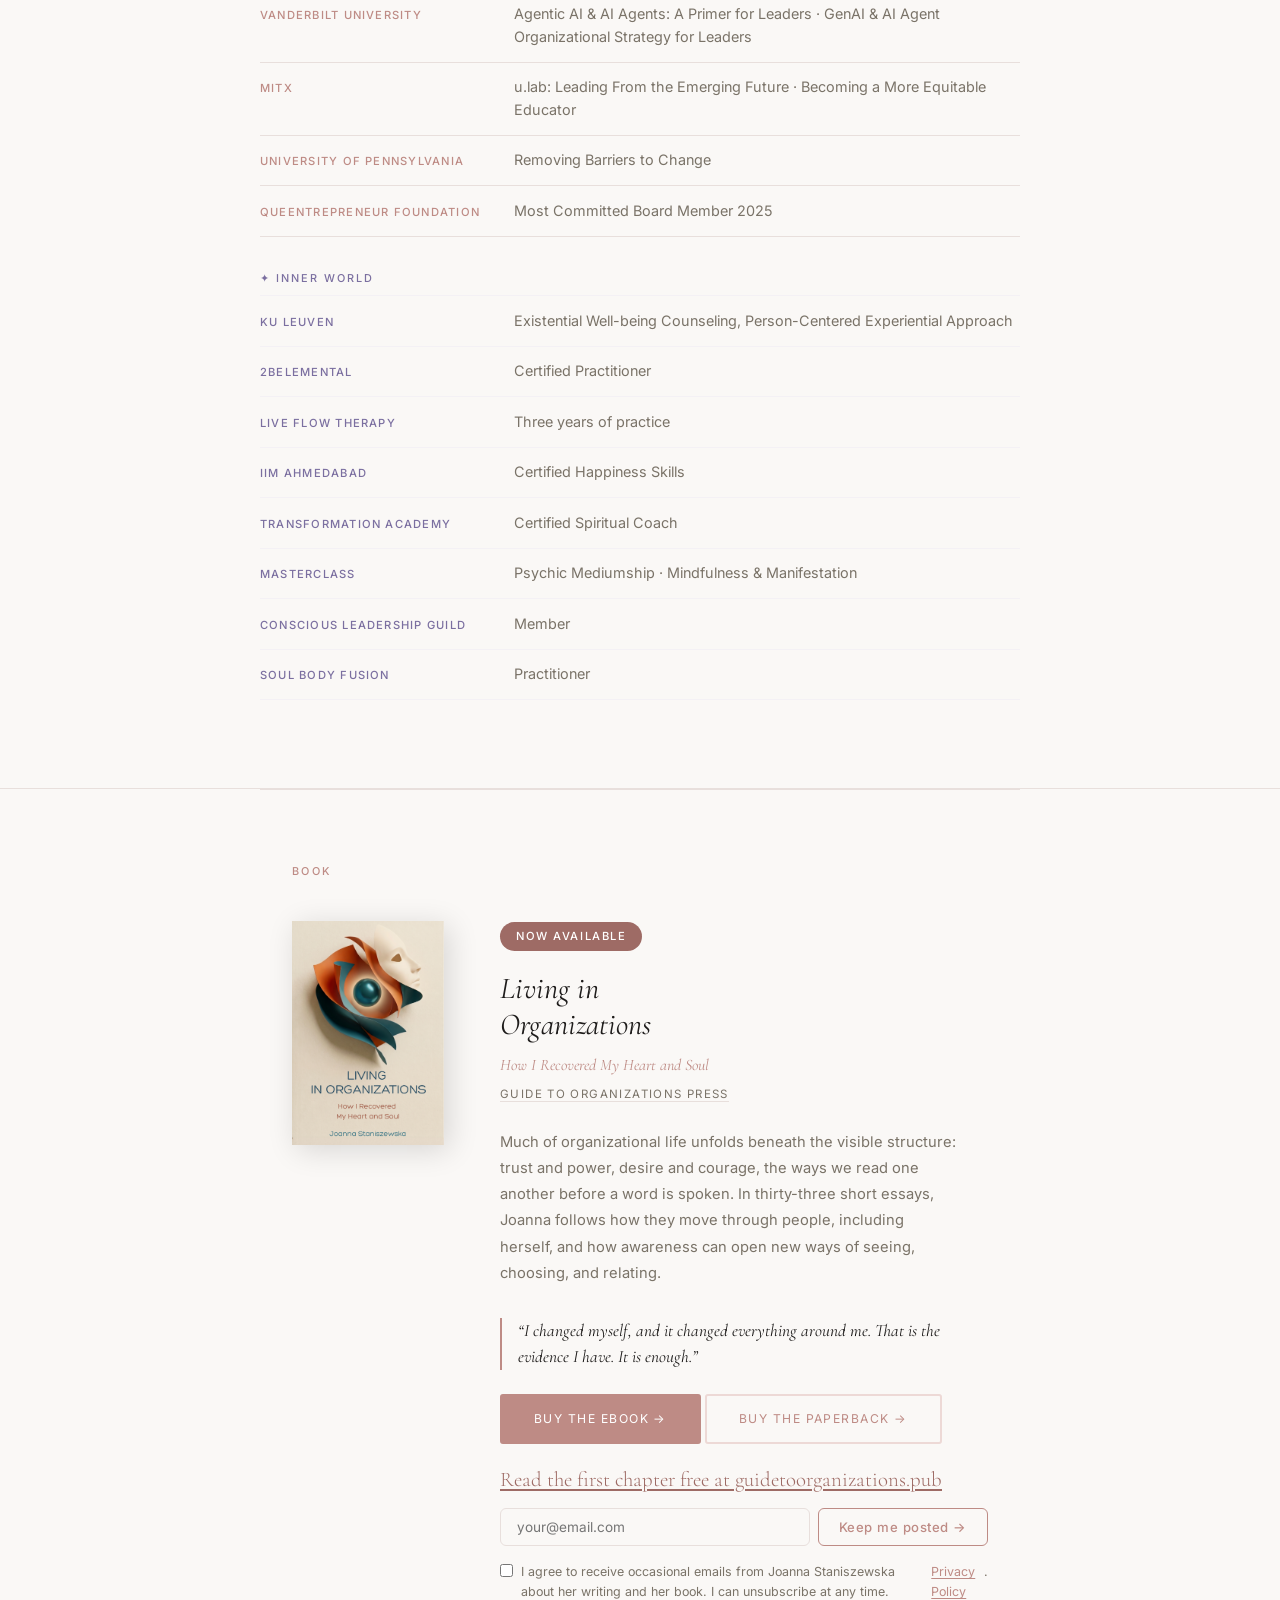
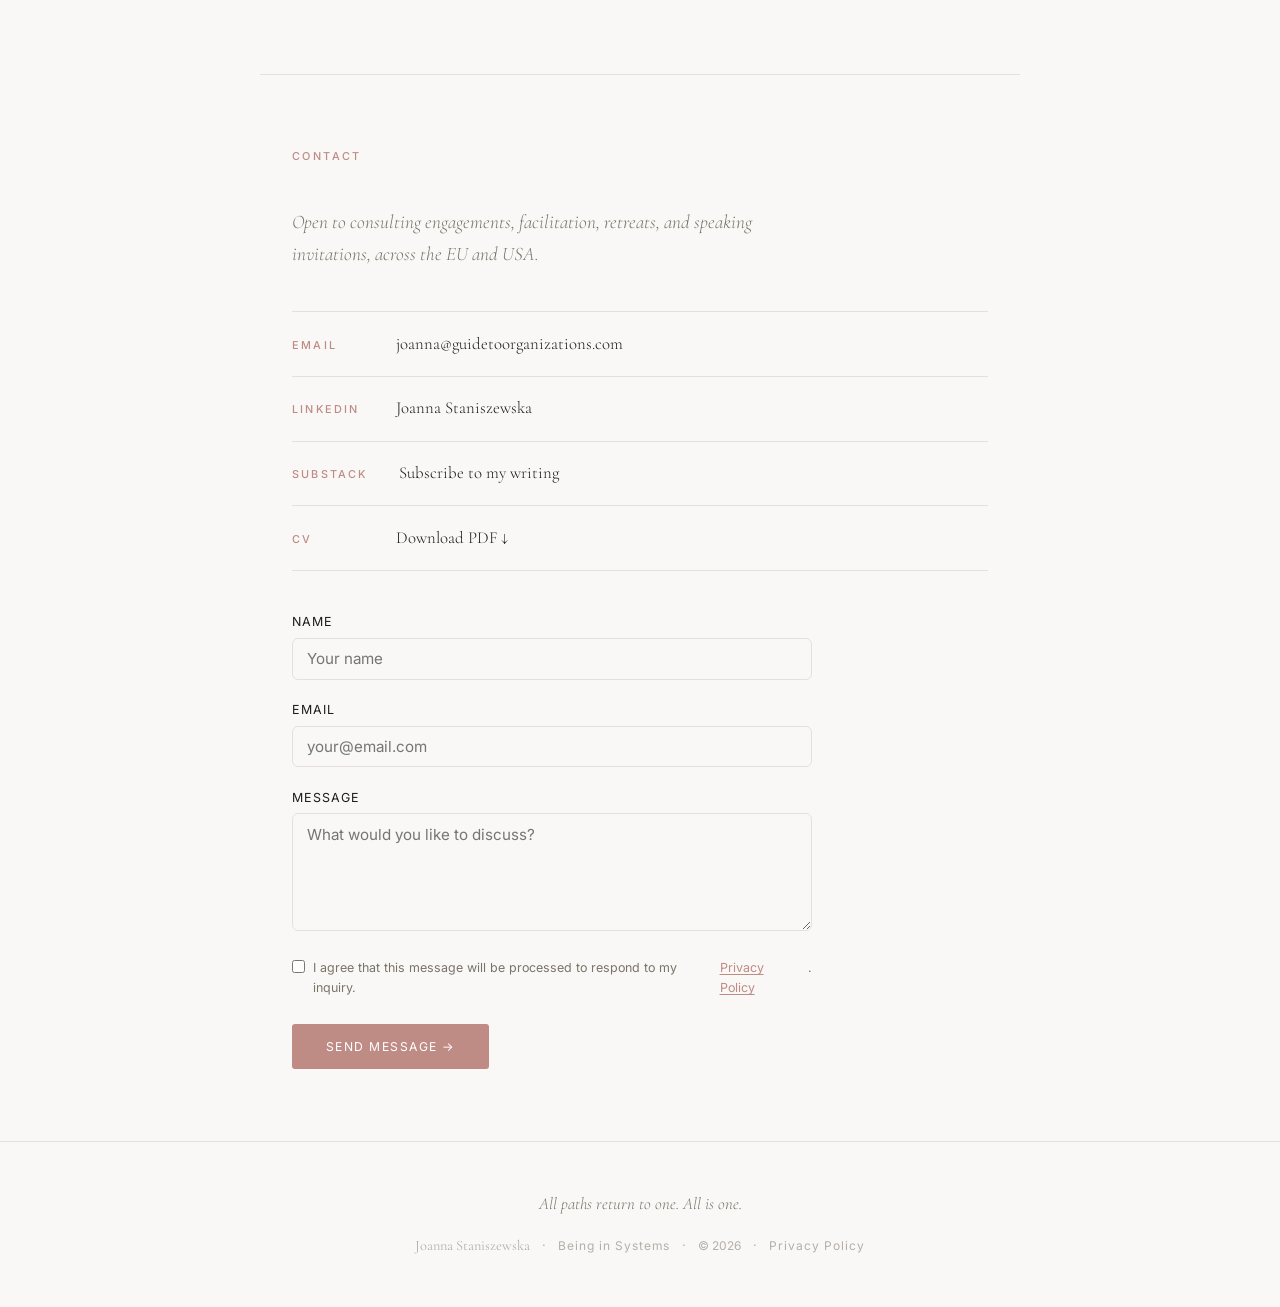
==== commit 62feaee5: "Add paperback Amazon link Co-Authored-By: Claude Opus 5.5 <noreply@anthropic.com>" ====
--- a/index.html
+++ b/index.html
@@ -185,7 +185,7 @@
 
     </div>
 
-    <p style="text-align:center;margin:2rem 0 0;"><a href="https://www.amazon.com/stores/Joanna-Staniszewska/author/B0HRPYPY53" class="btn btn-outline" target="_blank" rel="noopener">Joanna on Amazon &rarr;</a></p>
+    <p style="text-align:center;margin:2rem 0 0;"><a href="https://www.amazon.com/author/joanna_staniszewska" class="btn btn-outline" target="_blank" rel="noopener">Joanna on Amazon &rarr;</a></p>
 
     <!-- Merge visual — Version A spirals at top, arms converge to single line -->
     <div class="merge-visual">
@@ -404,7 +404,9 @@
     <div class="book-inner">
 
       <div class="book-cover-wrapper">
-        <img src="book-cover.png" alt="Living in Organizations: How I Recovered My Heart and Soul" class="book-cover-img" />
+        <a href="https://guidetoorganizations.pub" target="_blank" rel="noopener" aria-label="Living in Organizations, the book page">
+          <img src="book-cover.png" alt="Living in Organizations: How I Recovered My Heart and Soul" class="book-cover-img" />
+        </a>
       </div>
 
       <div class="book-content">
@@ -431,9 +433,7 @@
         <a href="https://books2read.com/livinginorganizationsjoannastaniszewska?utm_source=website-com" class="btn btn-primary" target="_blank" rel="noopener">
           Buy the ebook &rarr;
         </a>
-        <!-- Paperback: wstaw link do druku, gdy będzie dostępny
-        <a href="PASTE-PAPERBACK-LINK" class="btn btn-outline" target="_blank" rel="noopener">Buy the paperback &rarr;</a>
-        -->
+        <a href="https://www.amazon.com/dp/8398300906" class="btn btn-outline" target="_blank" rel="noopener">Buy the paperback &rarr;</a>
         <p class="about-text" style="margin-top:1rem;"><a href="https://guidetoorganizations.pub" target="_blank" rel="noopener" class="inline-link">Read the first chapter free at guidetoorganizations.pub</a></p>
 
         <form action="https://formspree.io/f/xpqvgyab" method="POST" class="notify-form-inline">
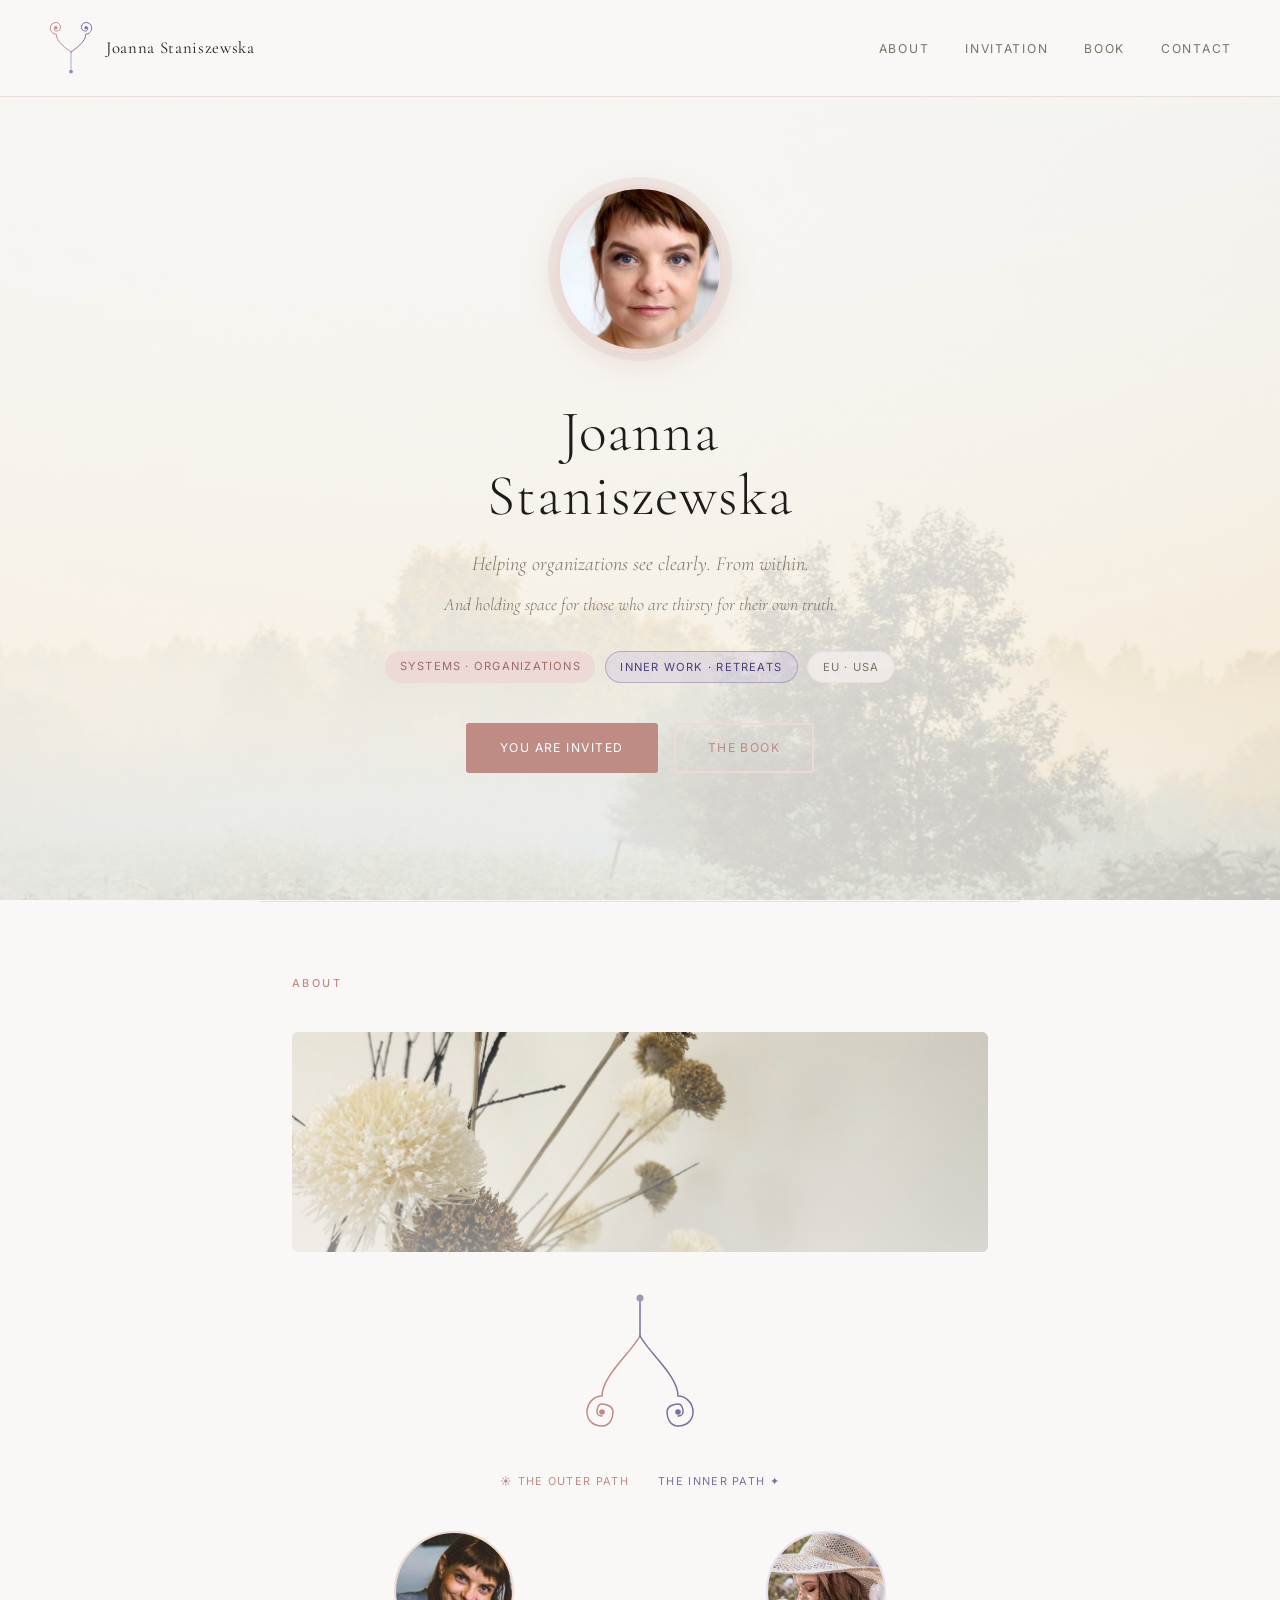
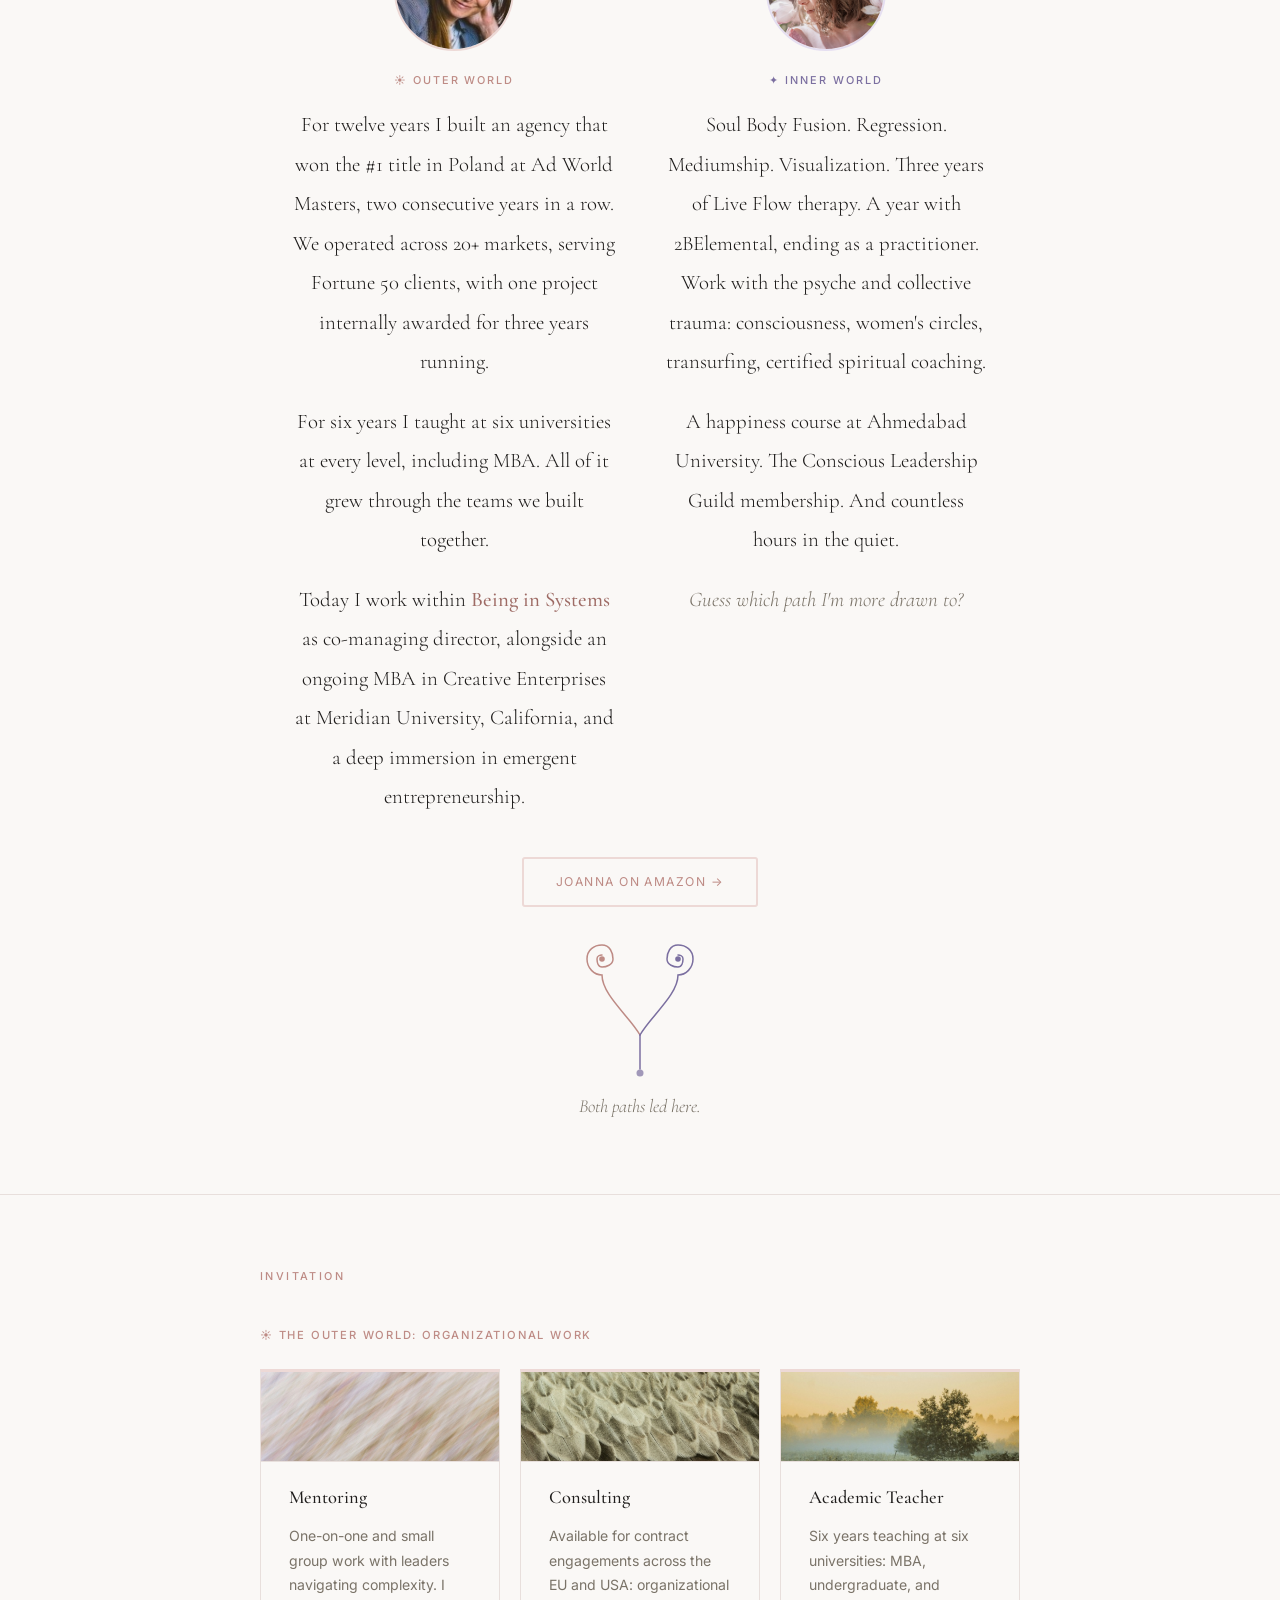
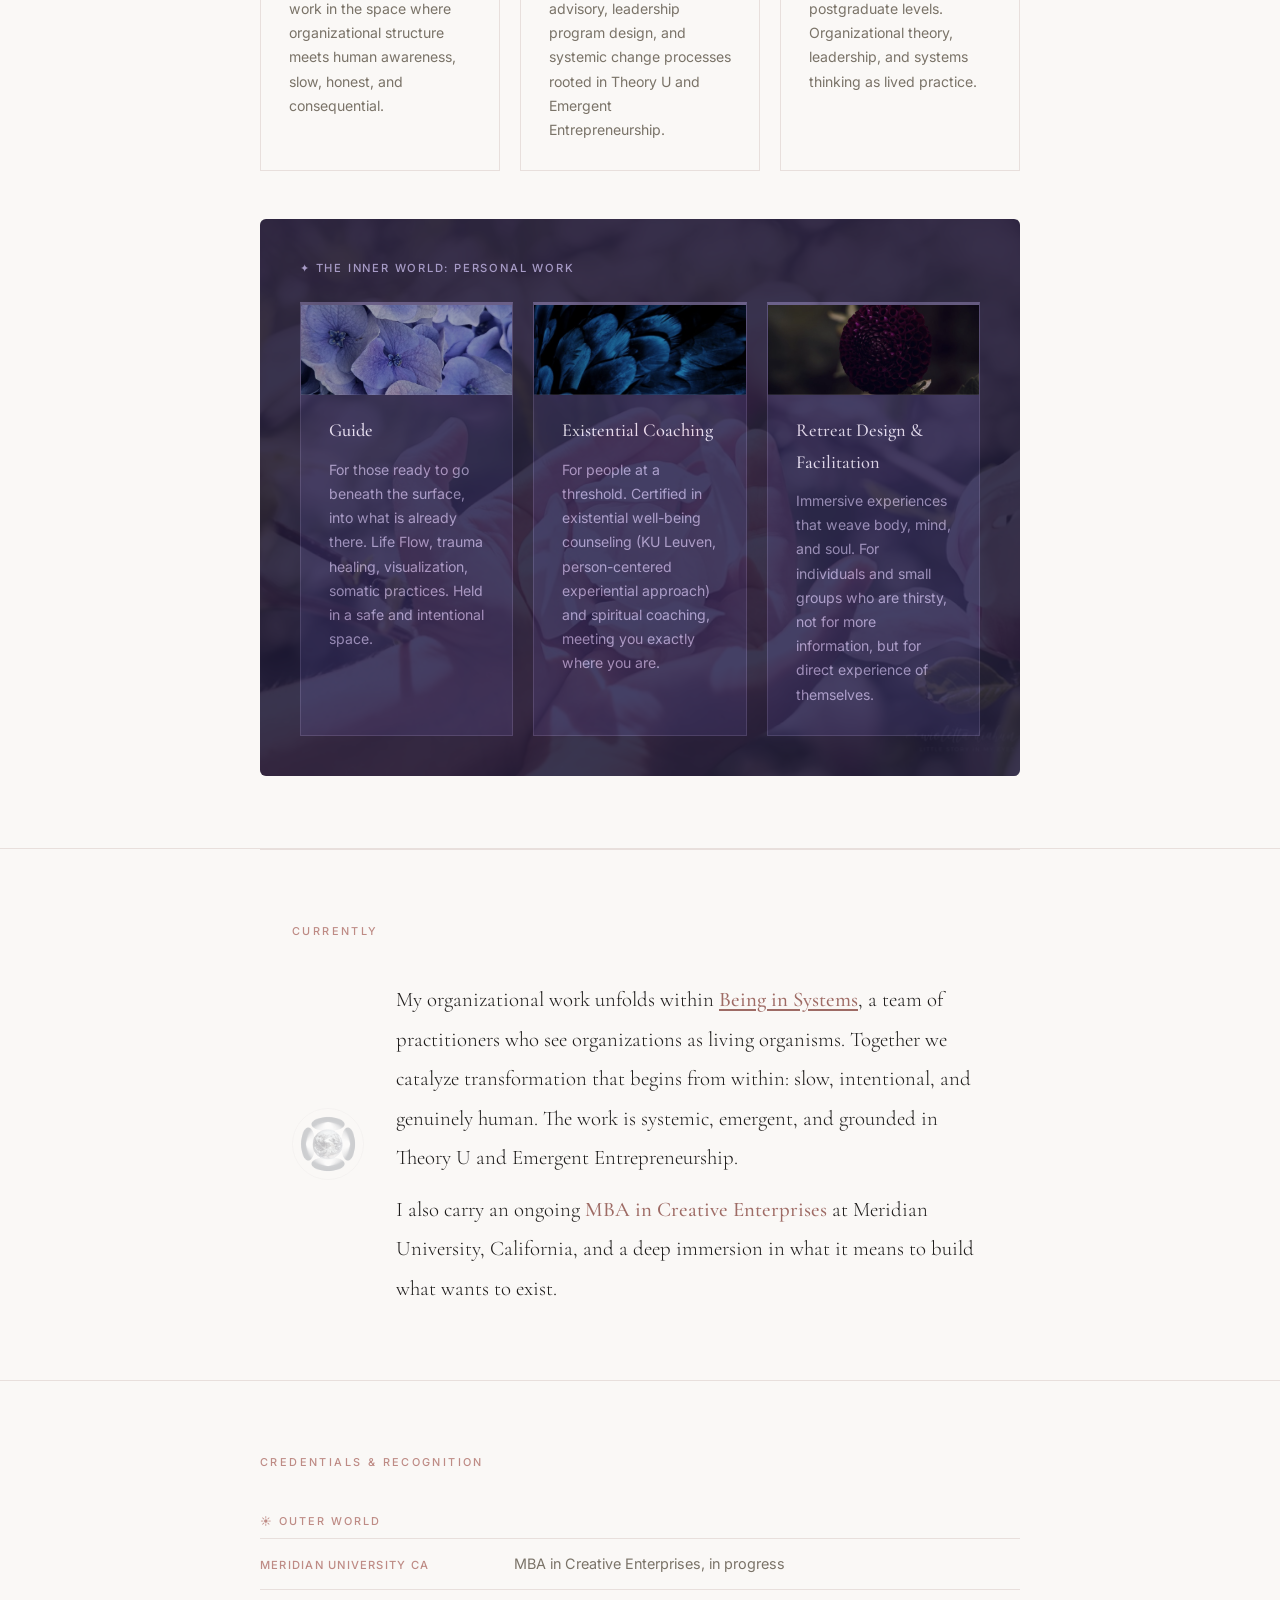
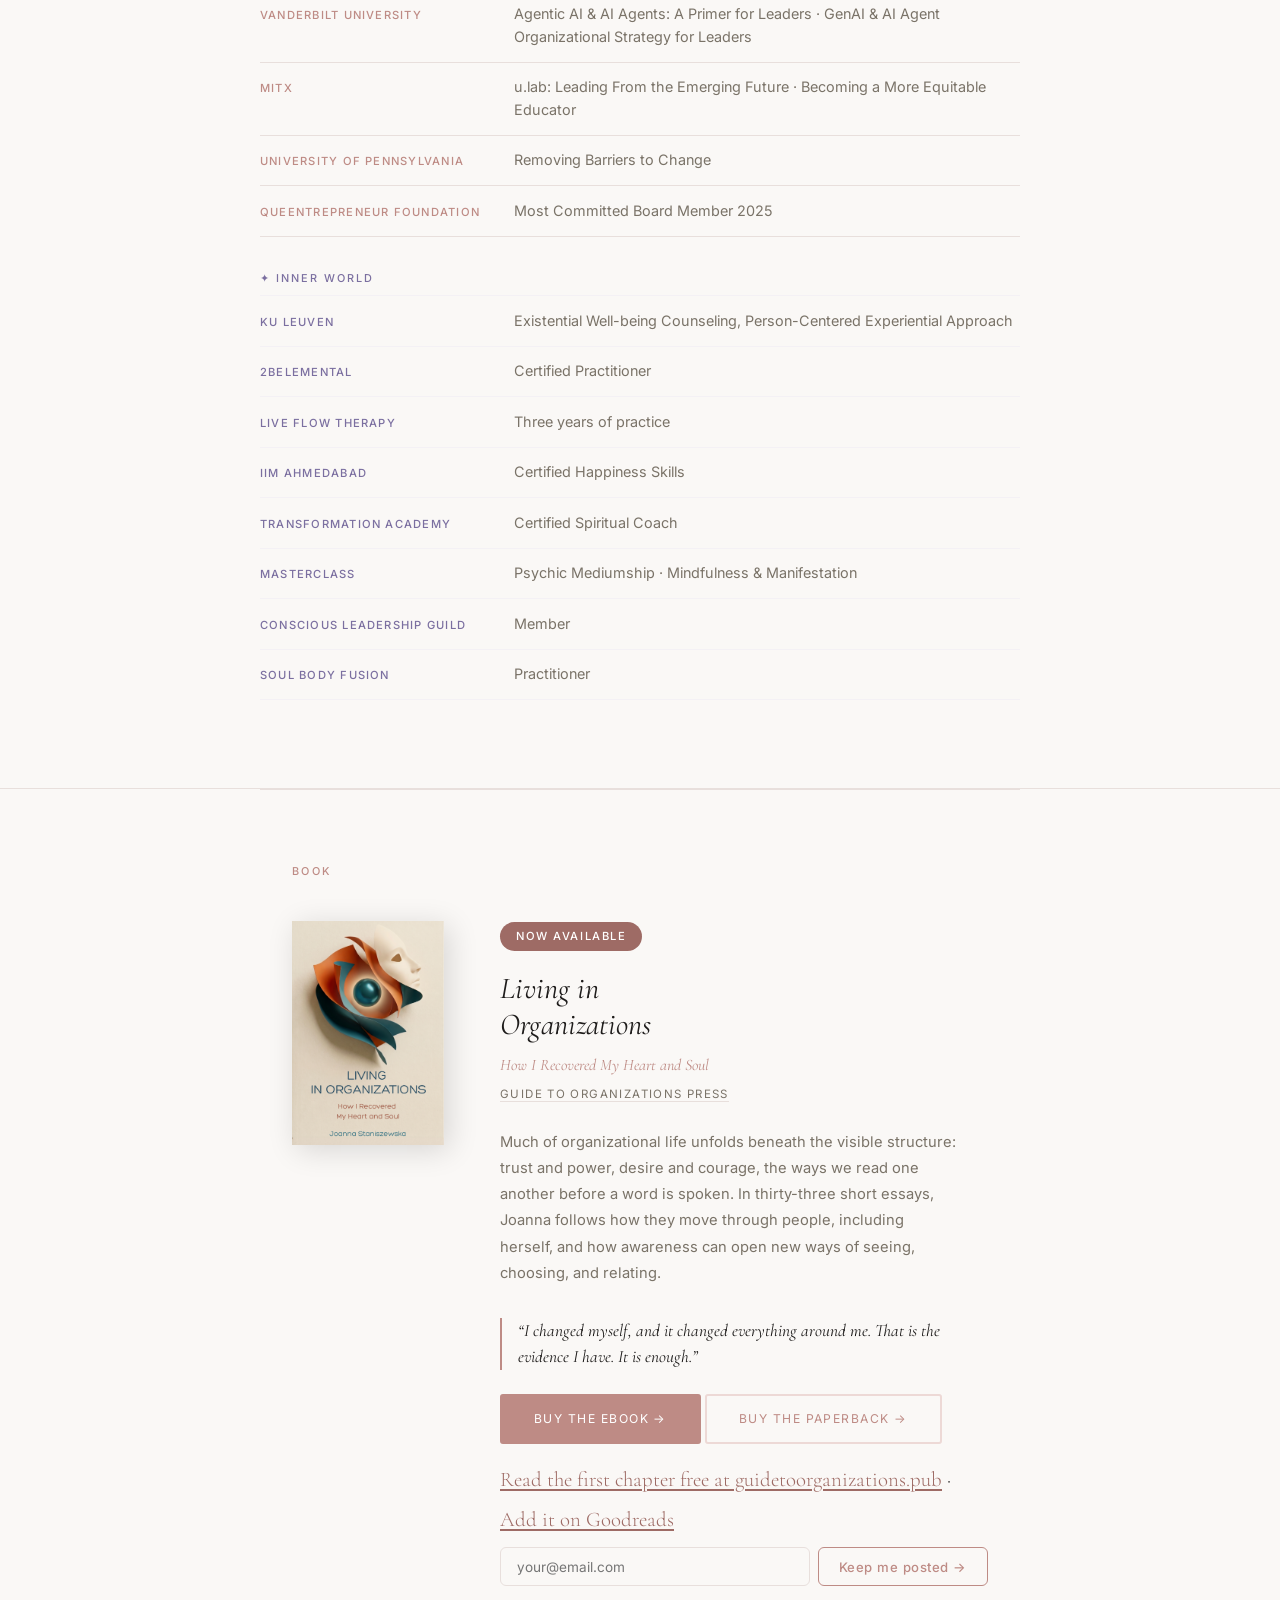
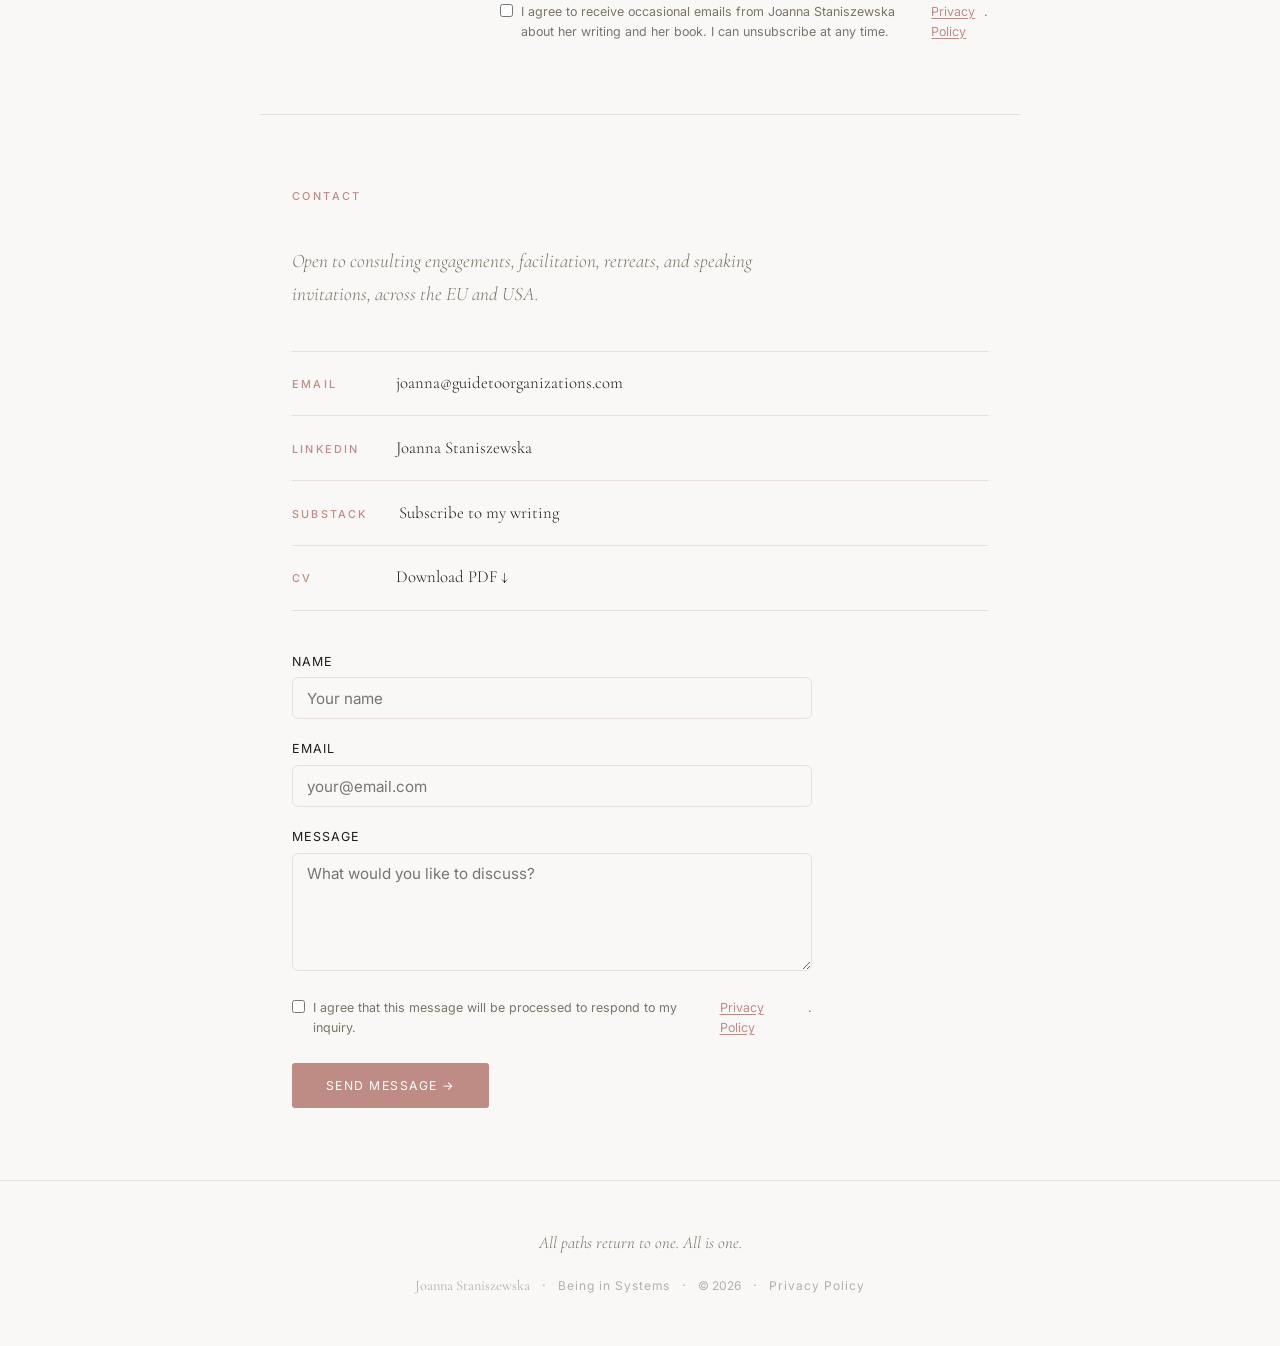
==== commit fc9932a0: "Goodreads link, secondary paperback button, FAQ store link Co-Authored-By: Claude Sonnet 5.5 <norepl" ====
--- a/index.html
+++ b/index.html
@@ -434,7 +434,7 @@
           Buy the ebook &rarr;
         </a>
         <a href="https://www.amazon.com/dp/8398300906" class="btn btn-outline" target="_blank" rel="noopener">Buy the paperback &rarr;</a>
-        <p class="about-text" style="margin-top:1rem;"><a href="https://guidetoorganizations.pub" target="_blank" rel="noopener" class="inline-link">Read the first chapter free at guidetoorganizations.pub</a></p>
+        <p class="about-text" style="margin-top:1rem;"><a href="https://guidetoorganizations.pub" target="_blank" rel="noopener" class="inline-link">Read the first chapter free at guidetoorganizations.pub</a> &middot; <a href="https://www.goodreads.com/book/show/265040933-living-in-organizations" target="_blank" rel="noopener" class="inline-link">Add it on Goodreads</a></p>
 
         <form action="https://formspree.io/f/xpqvgyab" method="POST" class="notify-form-inline">
           <input type="hidden" name="_subject" value="Newsletter signup (guidetoorganizations.com)" />
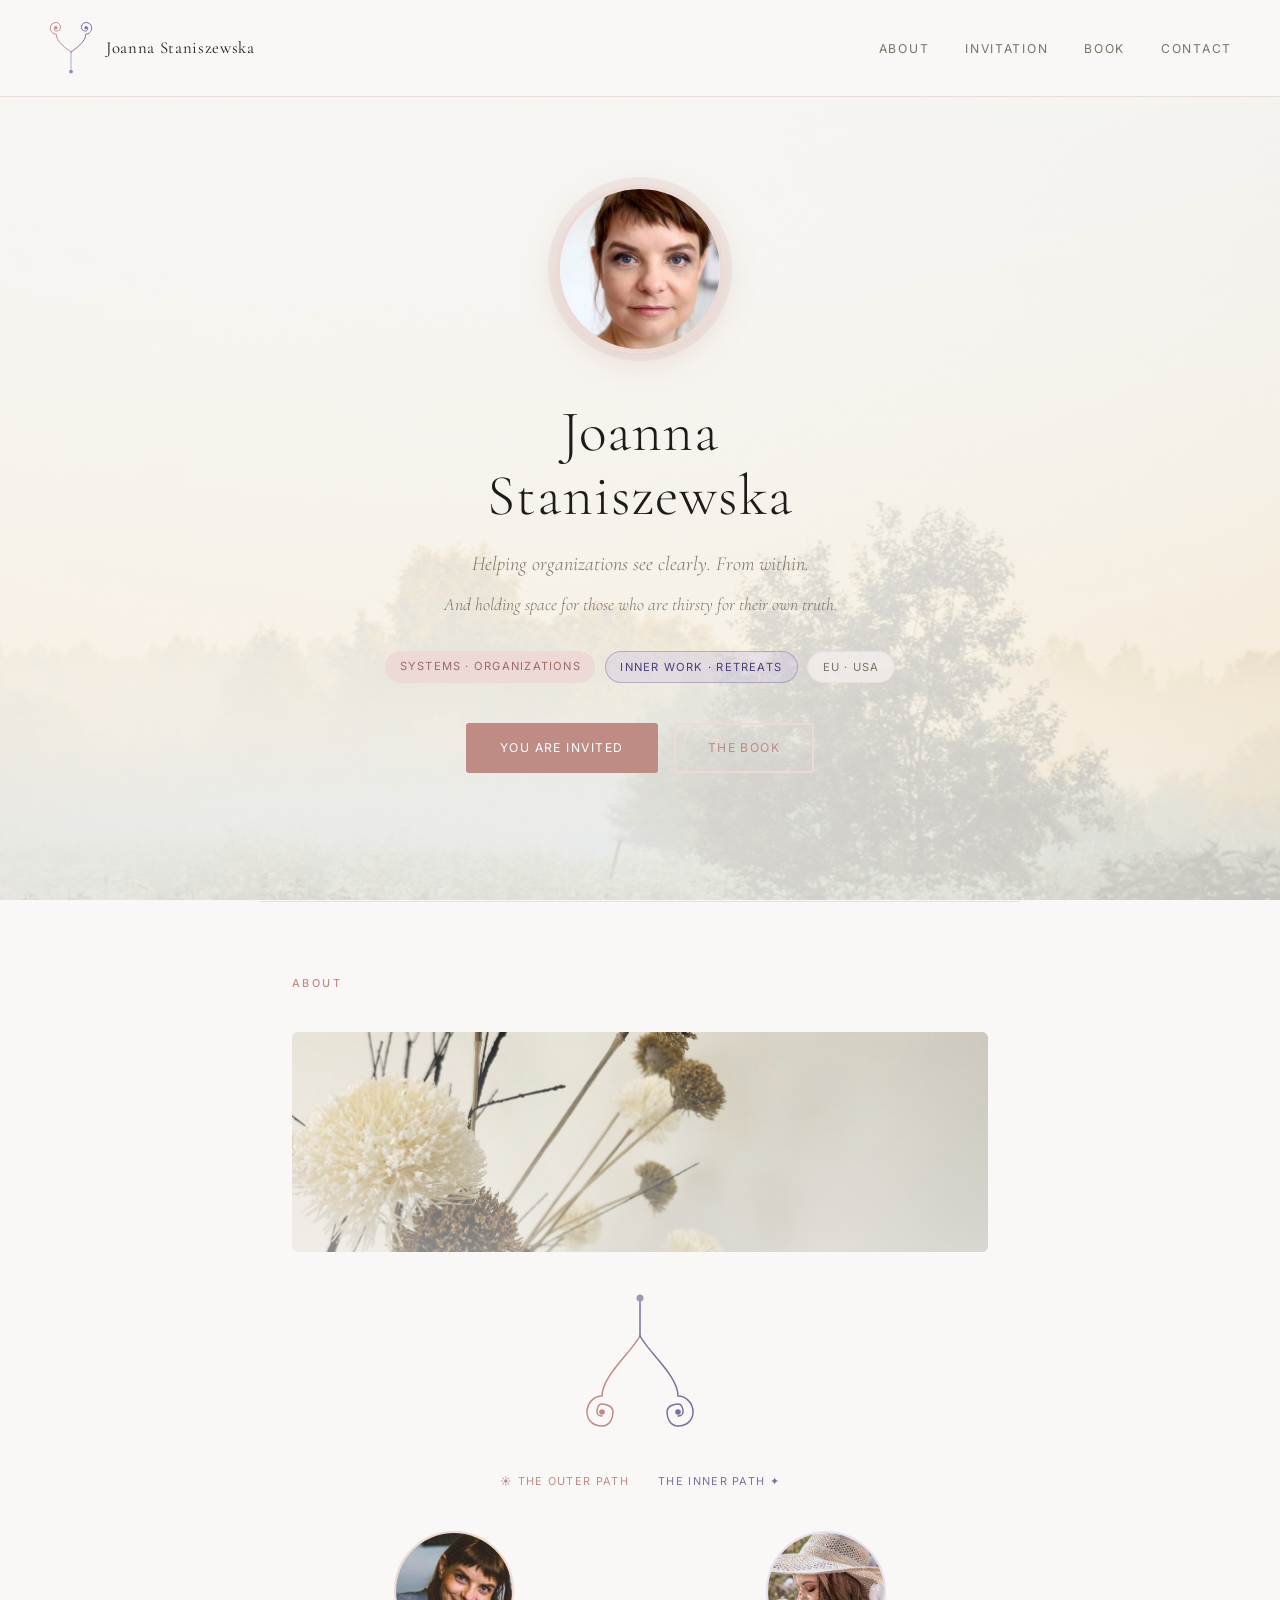
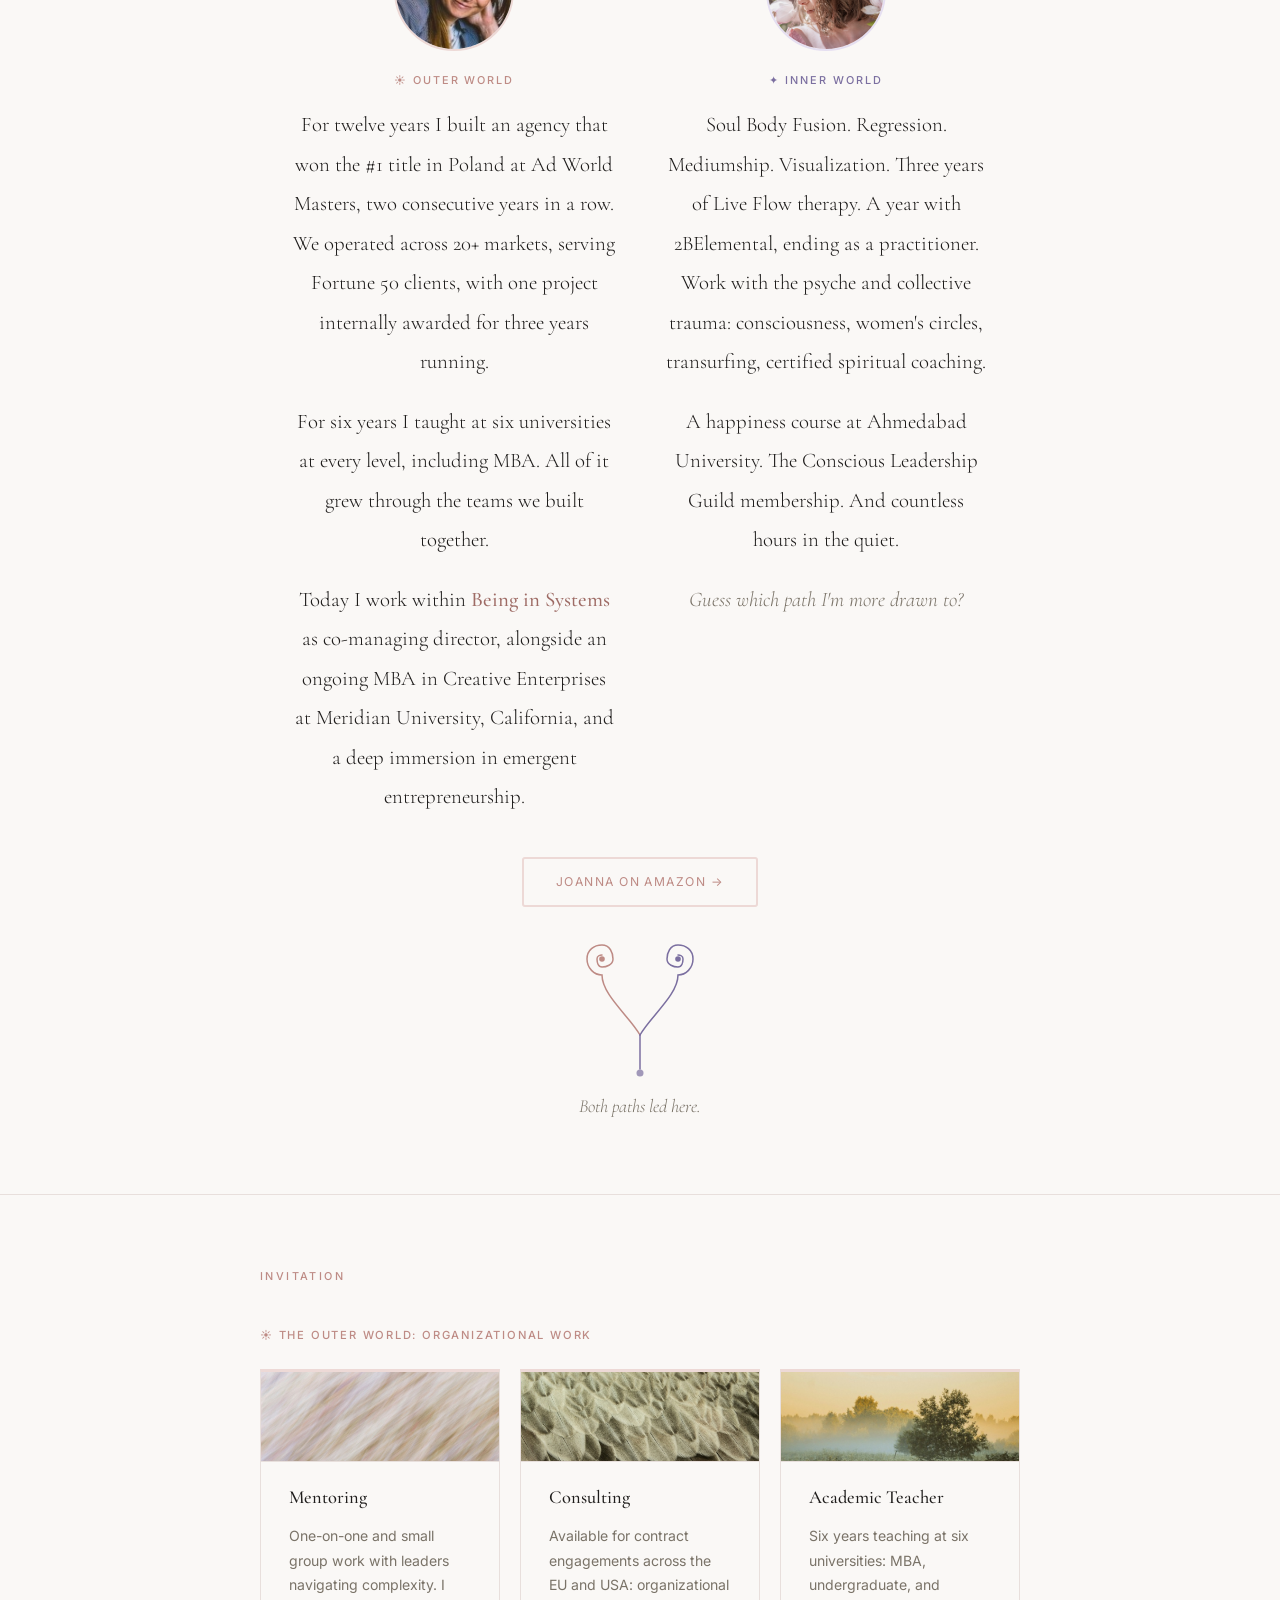
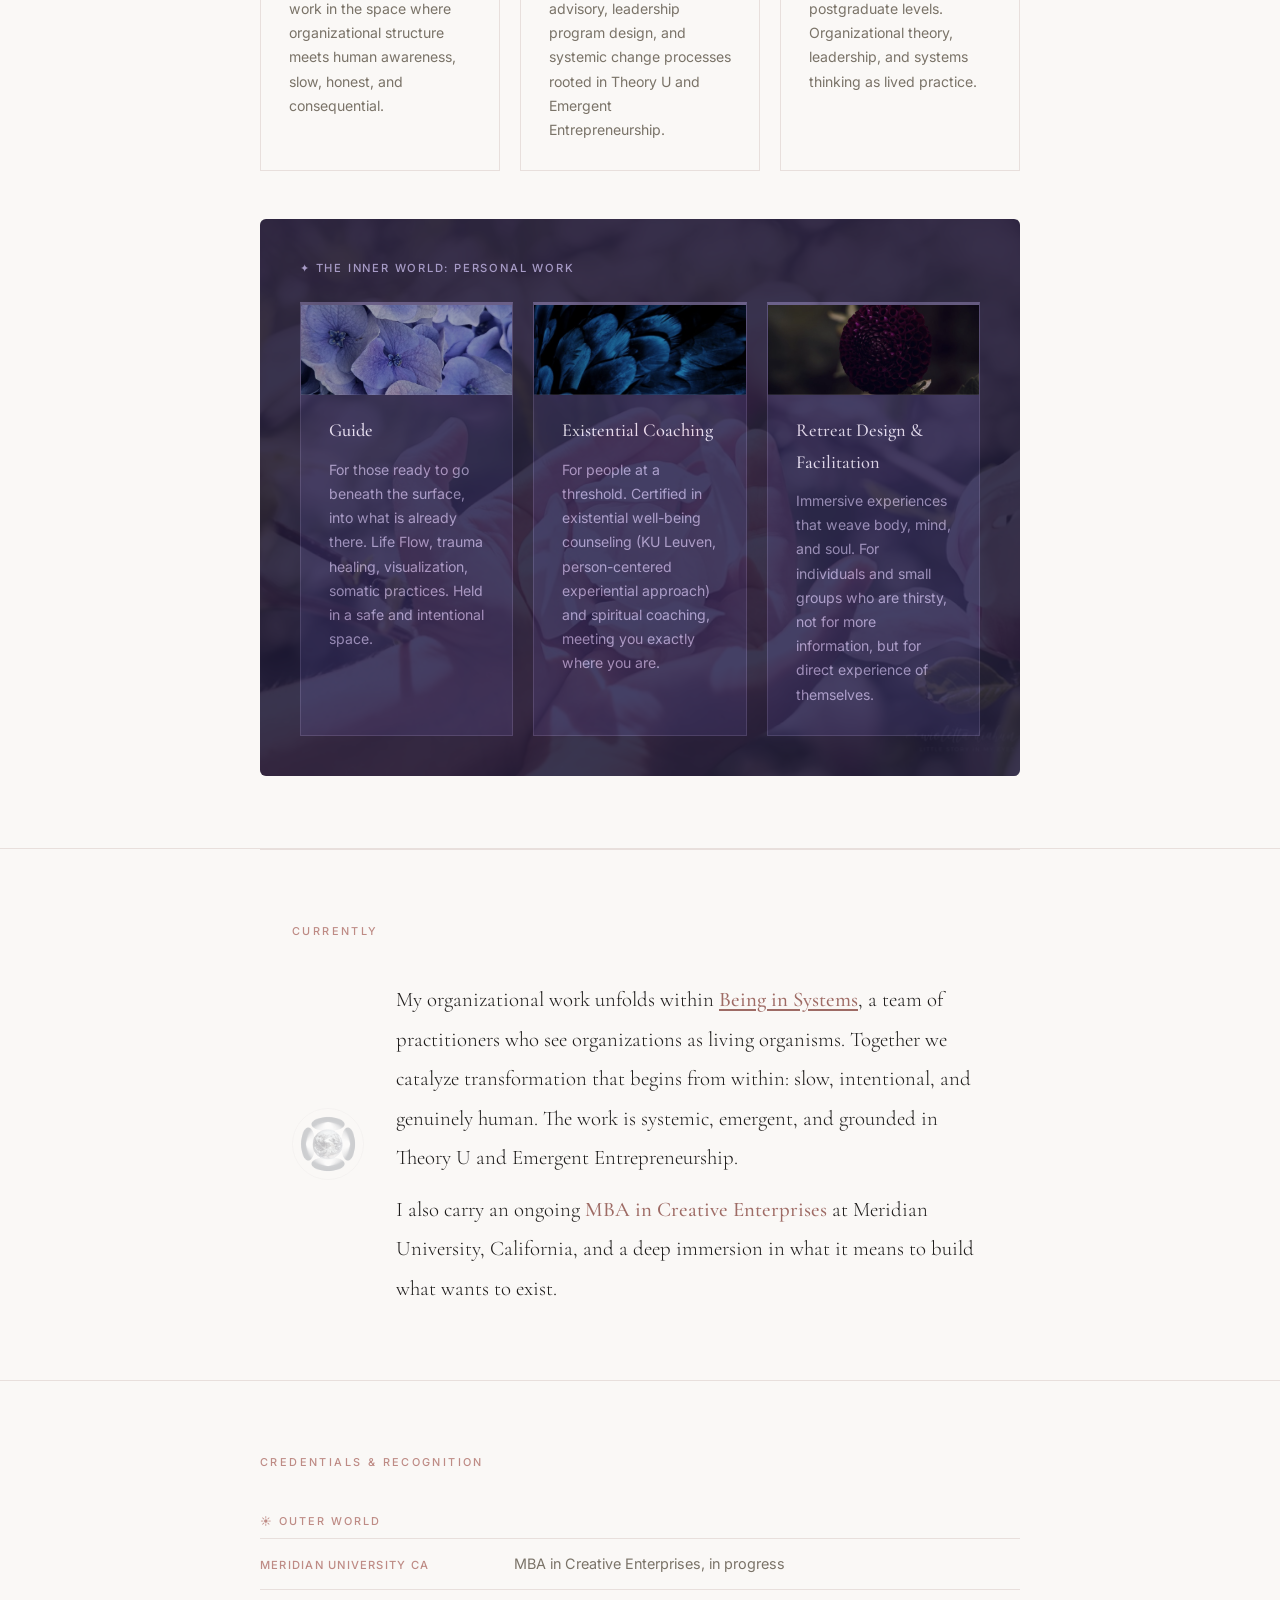
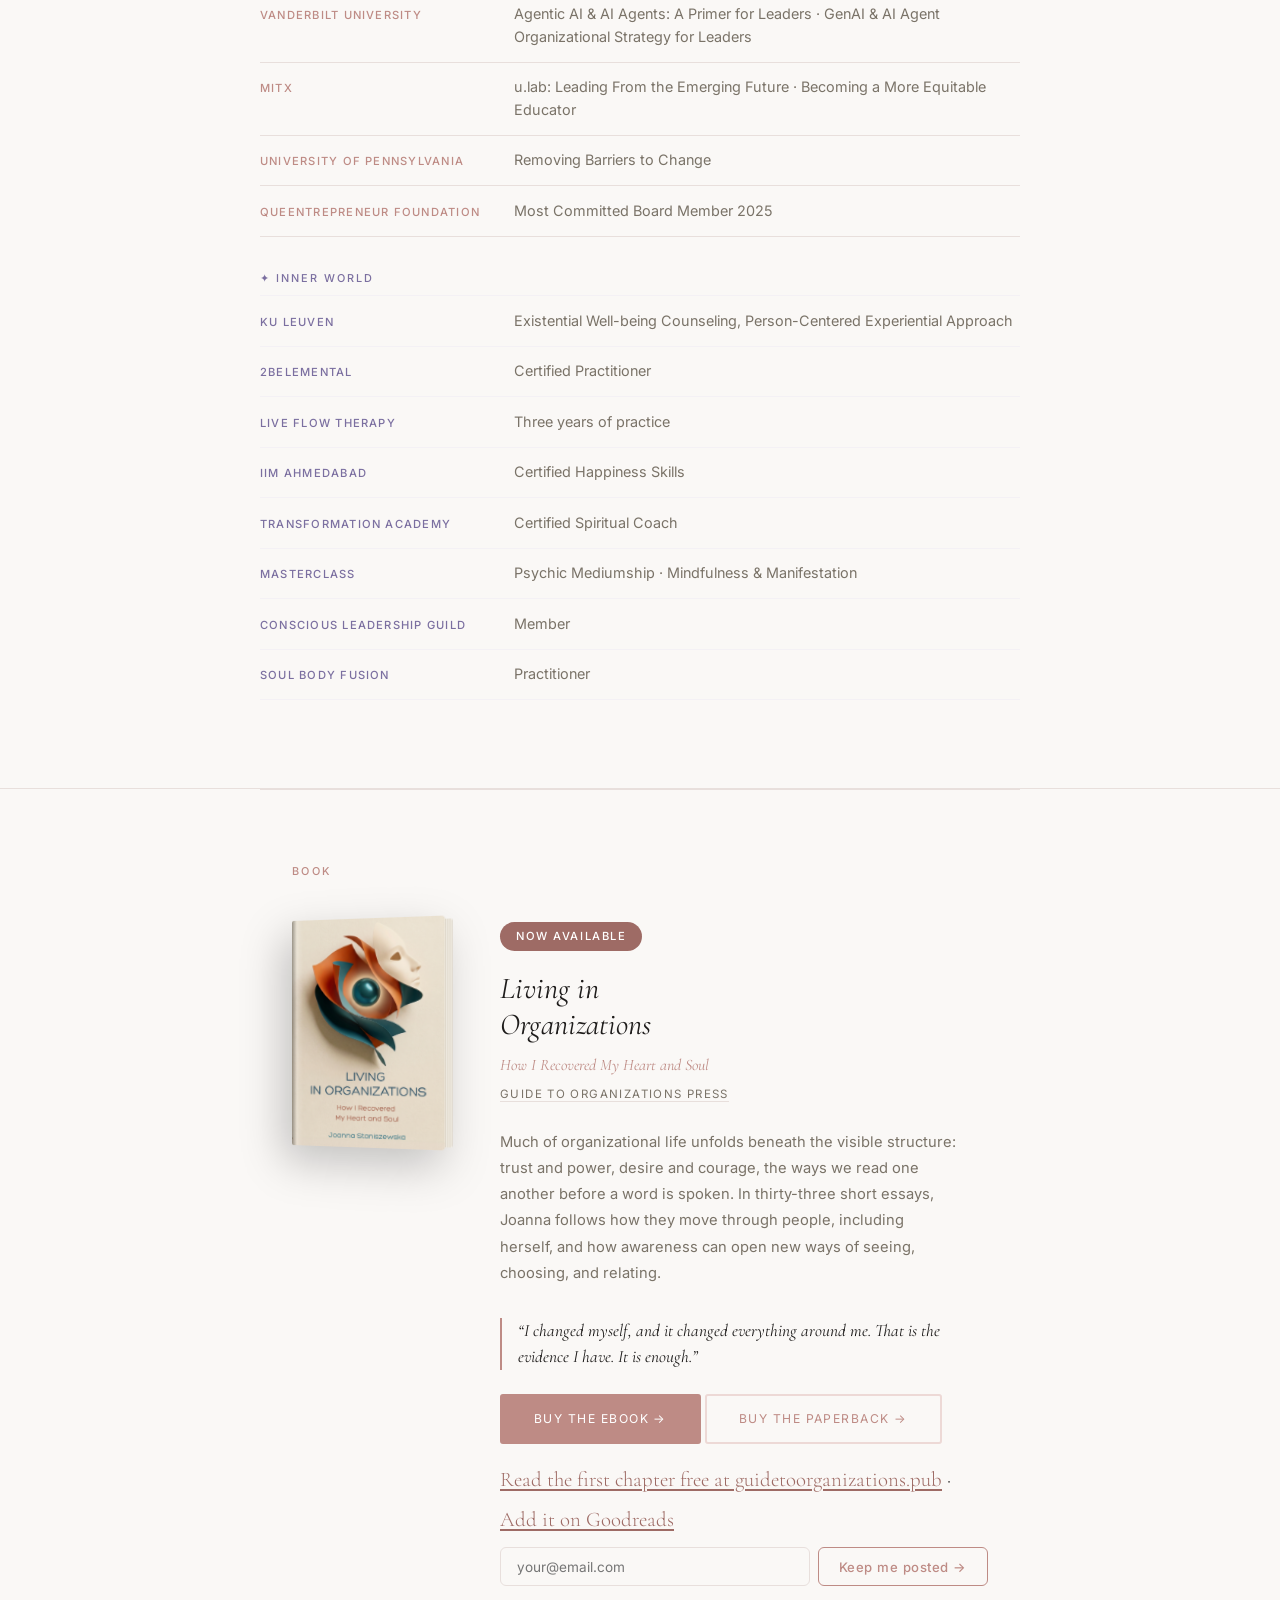
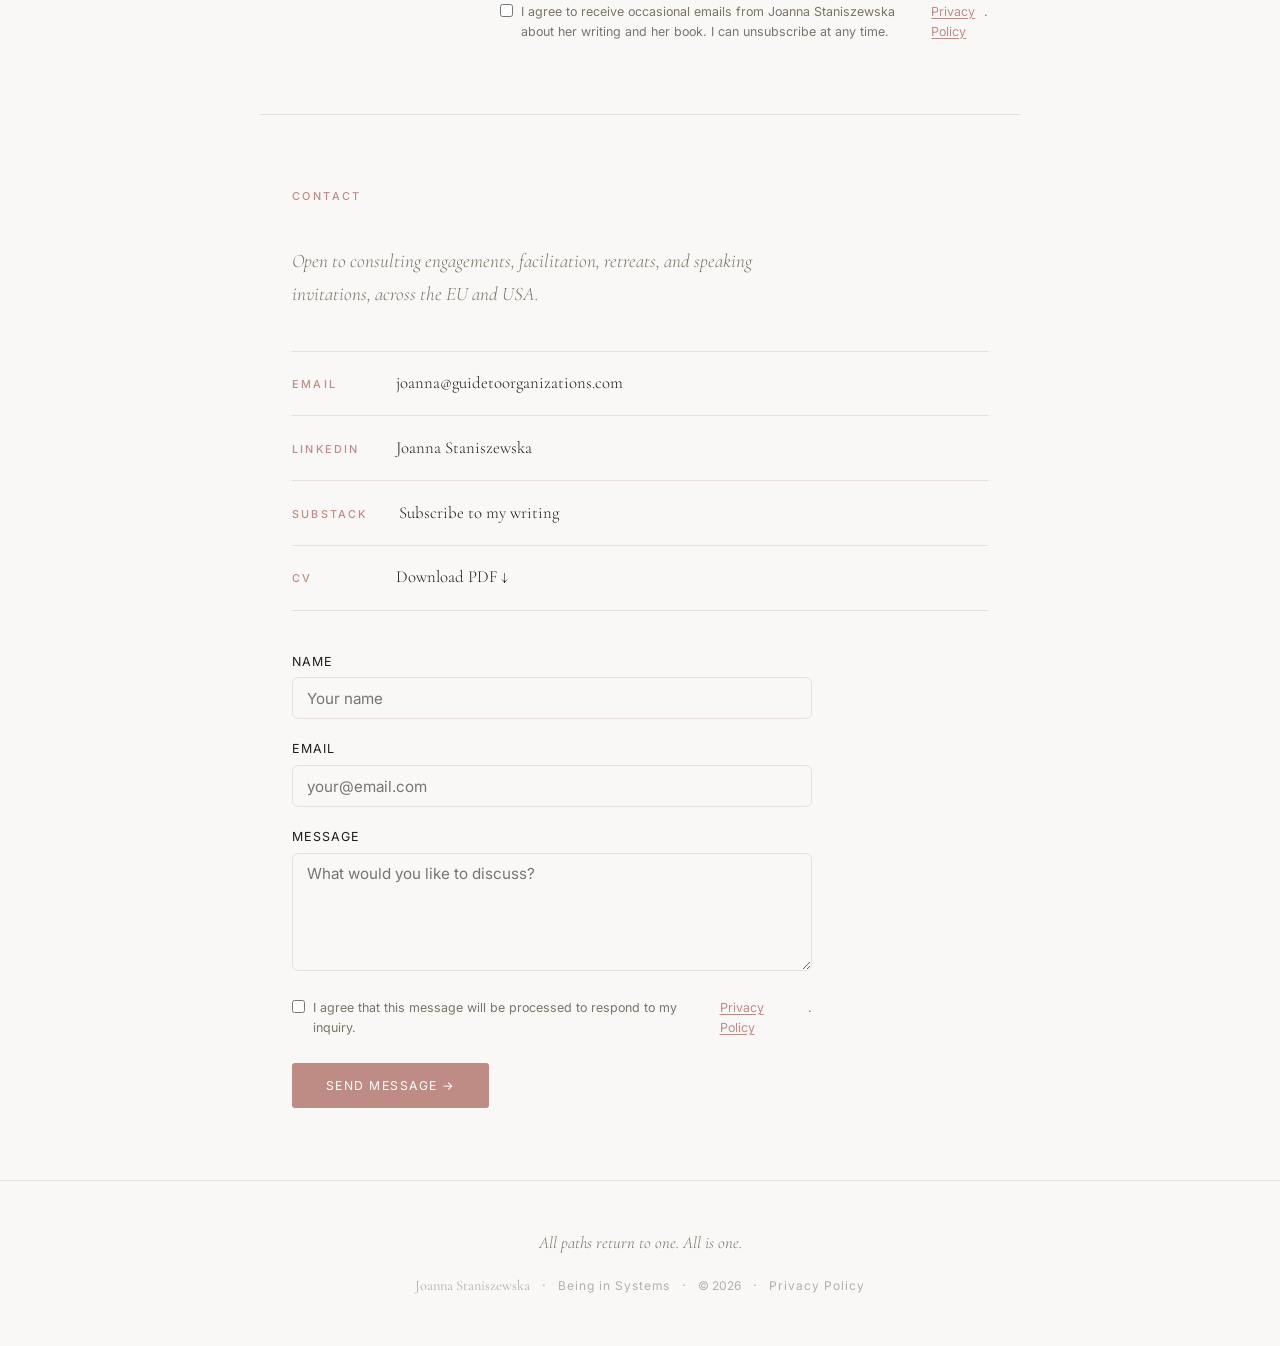
==== commit 1283a4c4: "Book page: 3D cover mockup, Goodreads links, paperback FAQ with Ingram, Available now Co-Authored-By" ====
--- a/index.html
+++ b/index.html
@@ -405,7 +405,9 @@
 
       <div class="book-cover-wrapper">
         <a href="https://guidetoorganizations.pub" target="_blank" rel="noopener" aria-label="Living in Organizations, the book page">
-          <img src="book-cover.png" alt="Living in Organizations: How I Recovered My Heart and Soul" class="book-cover-img" />
+          <div class="book-3d">
+            <img src="book-cover.png" alt="Living in Organizations: How I Recovered My Heart and Soul" class="book-cover-img" />
+          </div>
         </a>
       </div>
 
@@ -434,7 +436,7 @@
           Buy the ebook &rarr;
         </a>
         <a href="https://www.amazon.com/dp/8398300906" class="btn btn-outline" target="_blank" rel="noopener">Buy the paperback &rarr;</a>
-        <p class="about-text" style="margin-top:1rem;"><a href="https://guidetoorganizations.pub" target="_blank" rel="noopener" class="inline-link">Read the first chapter free at guidetoorganizations.pub</a> &middot; <a href="https://www.goodreads.com/book/show/265040933-living-in-organizations" target="_blank" rel="noopener" class="inline-link">Add it on Goodreads</a></p>
+        <p class="about-text" style="margin-top:1rem;"><a href="https://guidetoorganizations.pub" target="_blank" rel="noopener" class="inline-link">Read the first chapter free at guidetoorganizations.pub</a> &middot; <a href="https://www.goodreads.com/book/show/265040933-living-in-organizations?utm_source=website-com" target="_blank" rel="noopener" class="inline-link">Add it on Goodreads</a></p>
 
         <form action="https://formspree.io/f/xpqvgyab" method="POST" class="notify-form-inline">
           <input type="hidden" name="_subject" value="Newsletter signup (guidetoorganizations.com)" />
--- a/style.css
+++ b/style.css
@@ -723,8 +723,43 @@
   width: 152px;
   height: 224px;
   object-fit: cover;
-  box-shadow: 5px 5px 28px rgba(0, 0, 0, 0.14);
-}
+  display: block;
+  border-radius: 2px 4px 4px 2px;
+}
+
+/* 3D book mockup: tilt, spine shading, page edge, shadow */
+.book-3d {
+  position: relative;
+  width: 152px;
+  height: 224px;
+  transform: perspective(900px) rotateY(-16deg);
+  transform-origin: left center;
+  transition: transform 0.35s ease;
+  filter: drop-shadow(-10px 16px 22px rgba(0, 0, 0, 0.22));
+}
+
+.book-3d::before {
+  content: "";
+  position: absolute;
+  top: 0; bottom: 0; left: 0;
+  width: 11px;
+  border-radius: 2px 0 0 2px;
+  background: linear-gradient(90deg, rgba(0,0,0,0.32), rgba(255,255,255,0.22) 45%, rgba(0,0,0,0) 100%);
+  z-index: 2;
+  pointer-events: none;
+}
+
+.book-3d::after {
+  content: "";
+  position: absolute;
+  top: 3px; bottom: 3px; right: -7px;
+  width: 8px;
+  border-radius: 0 2px 2px 0;
+  background: repeating-linear-gradient(90deg, #f4efe6 0, #f4efe6 1px, #dcd5c8 1px, #dcd5c8 2px);
+  z-index: -1;
+}
+
+a:hover .book-3d { transform: perspective(900px) rotateY(-8deg); }
 
 .badge-pill {
   display: inline-block;
